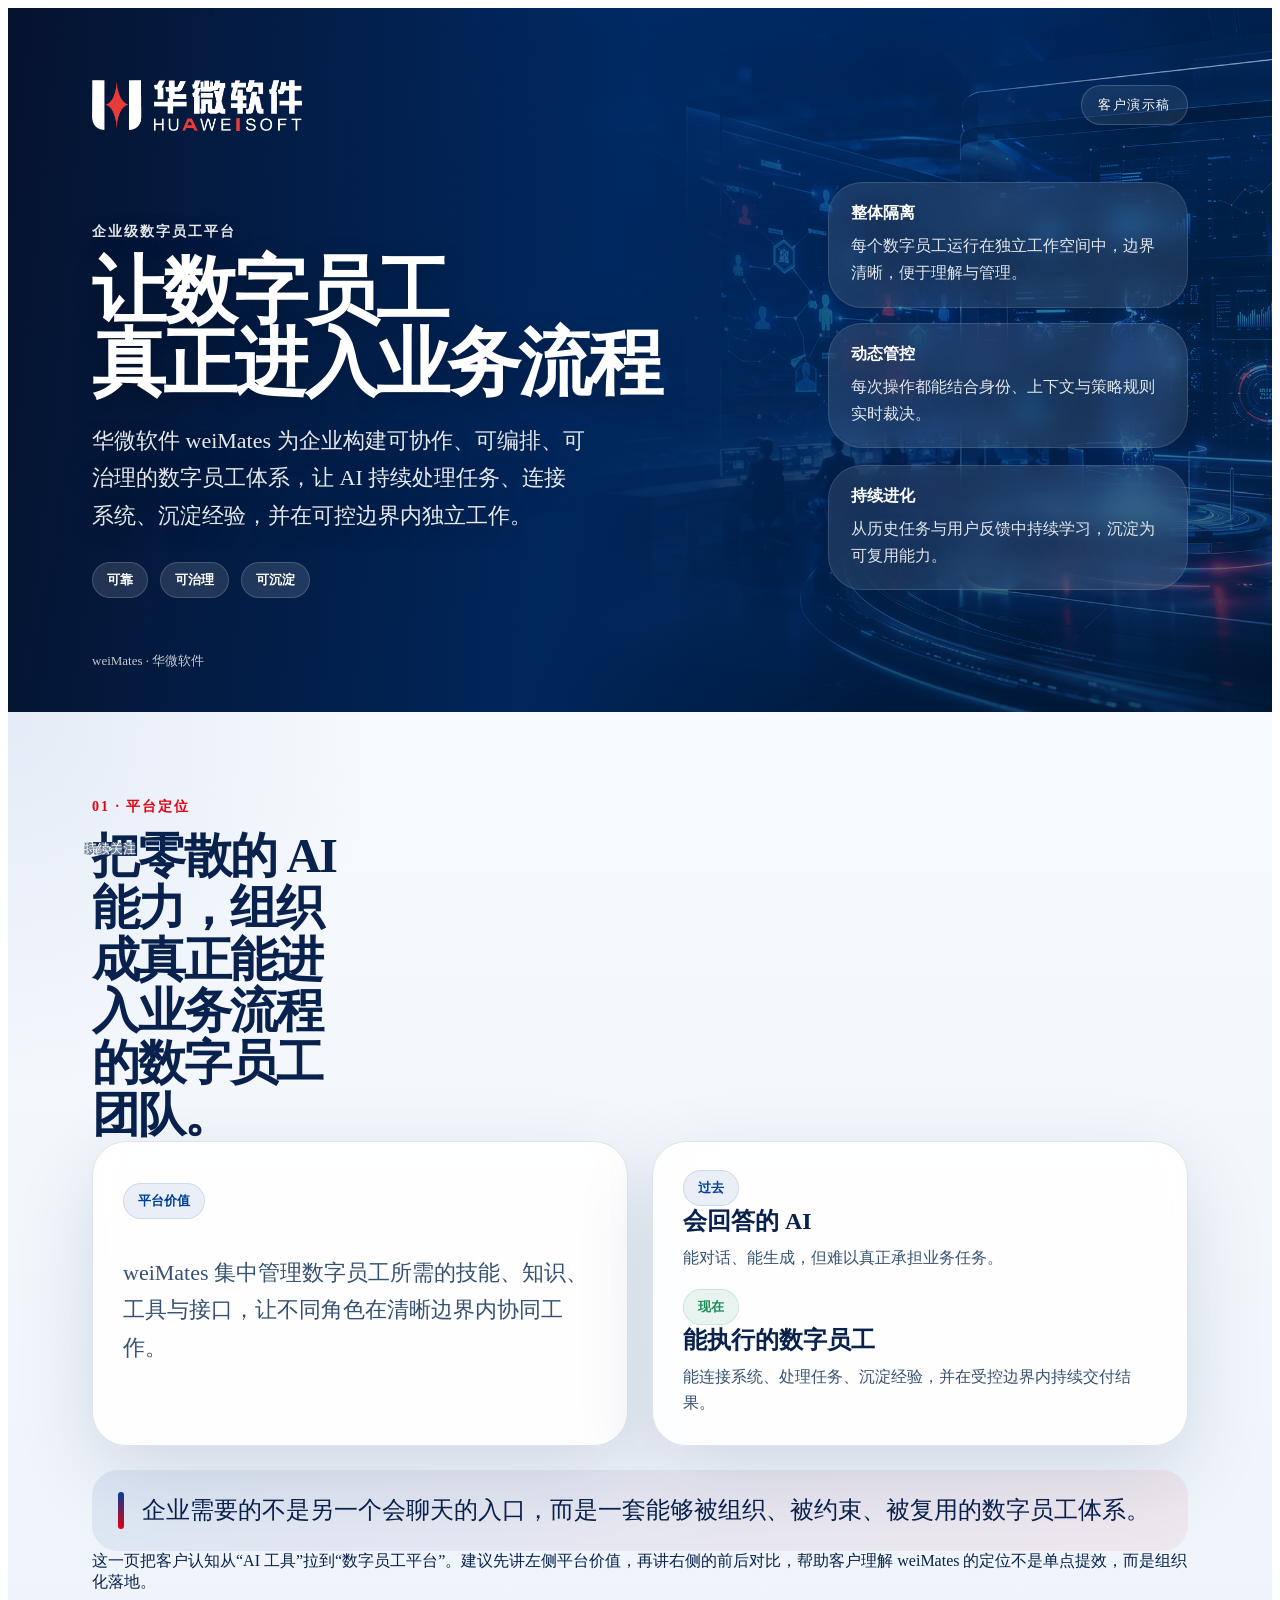
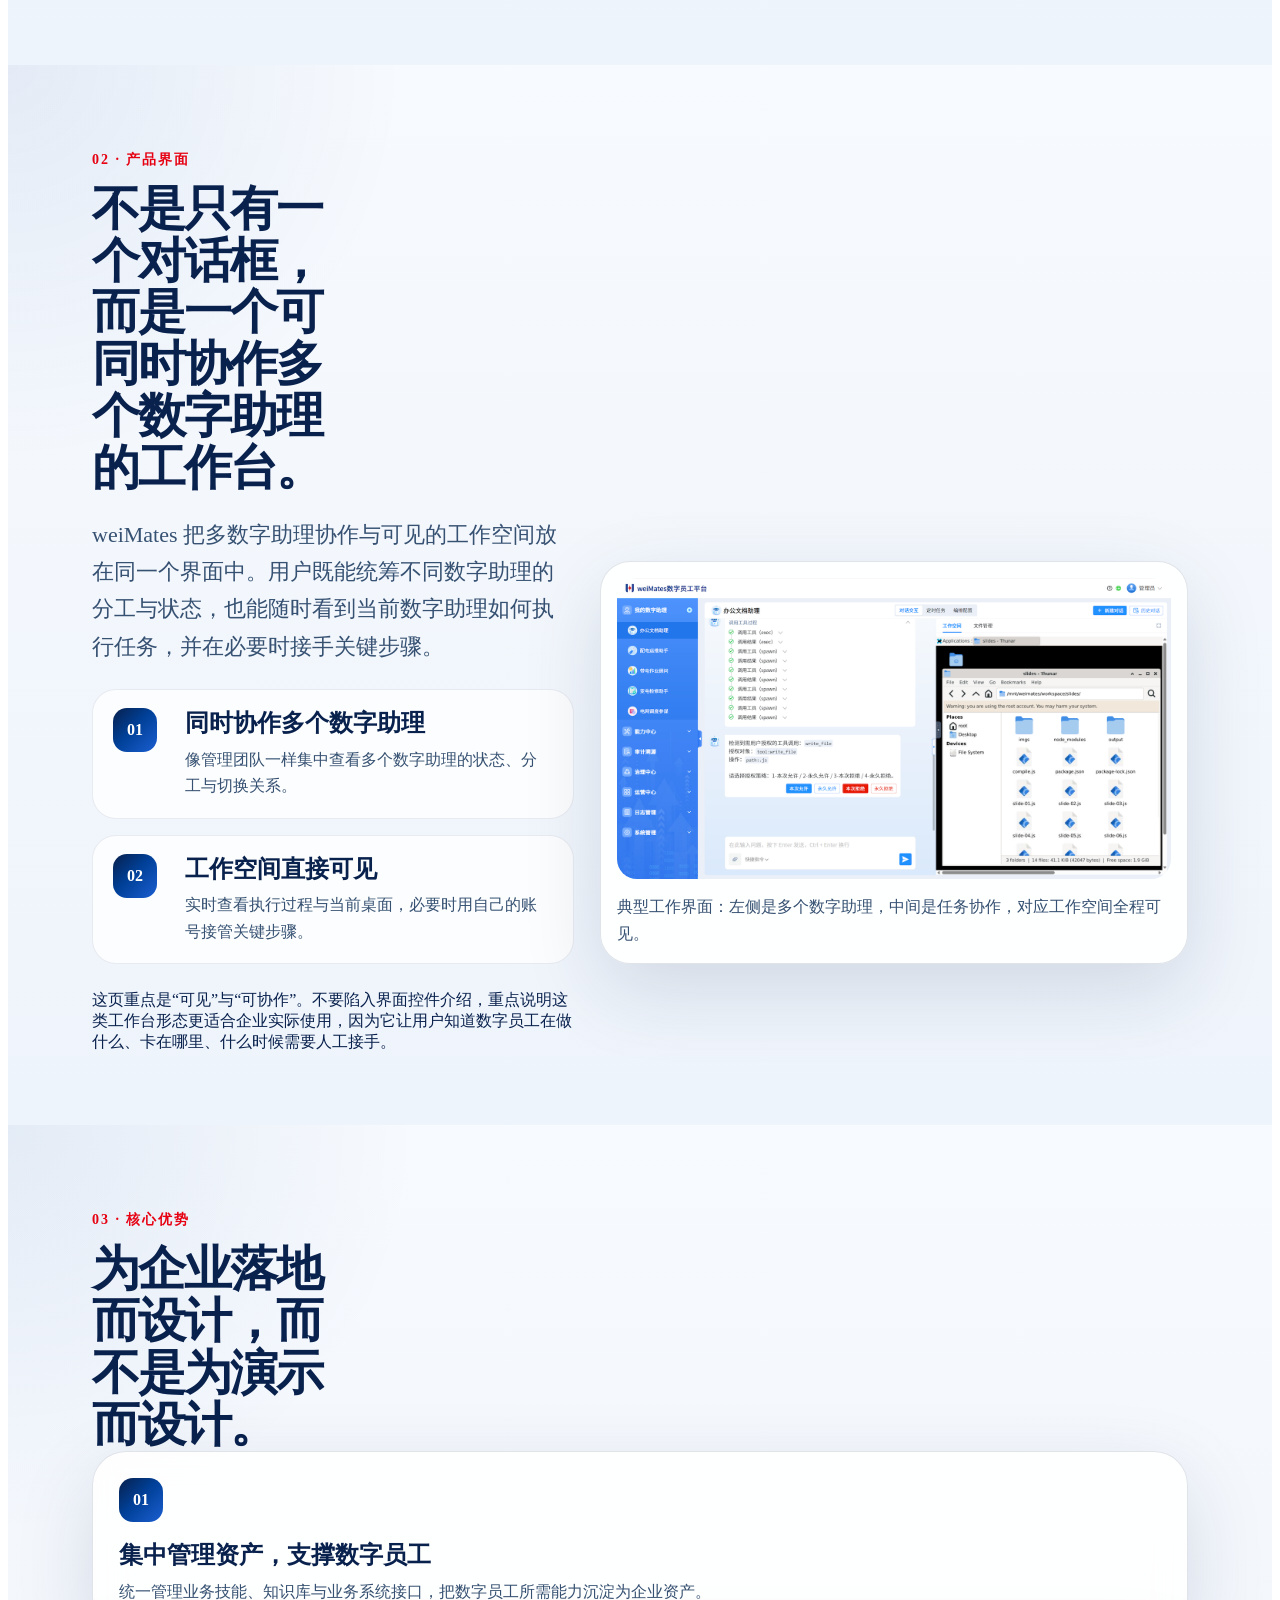
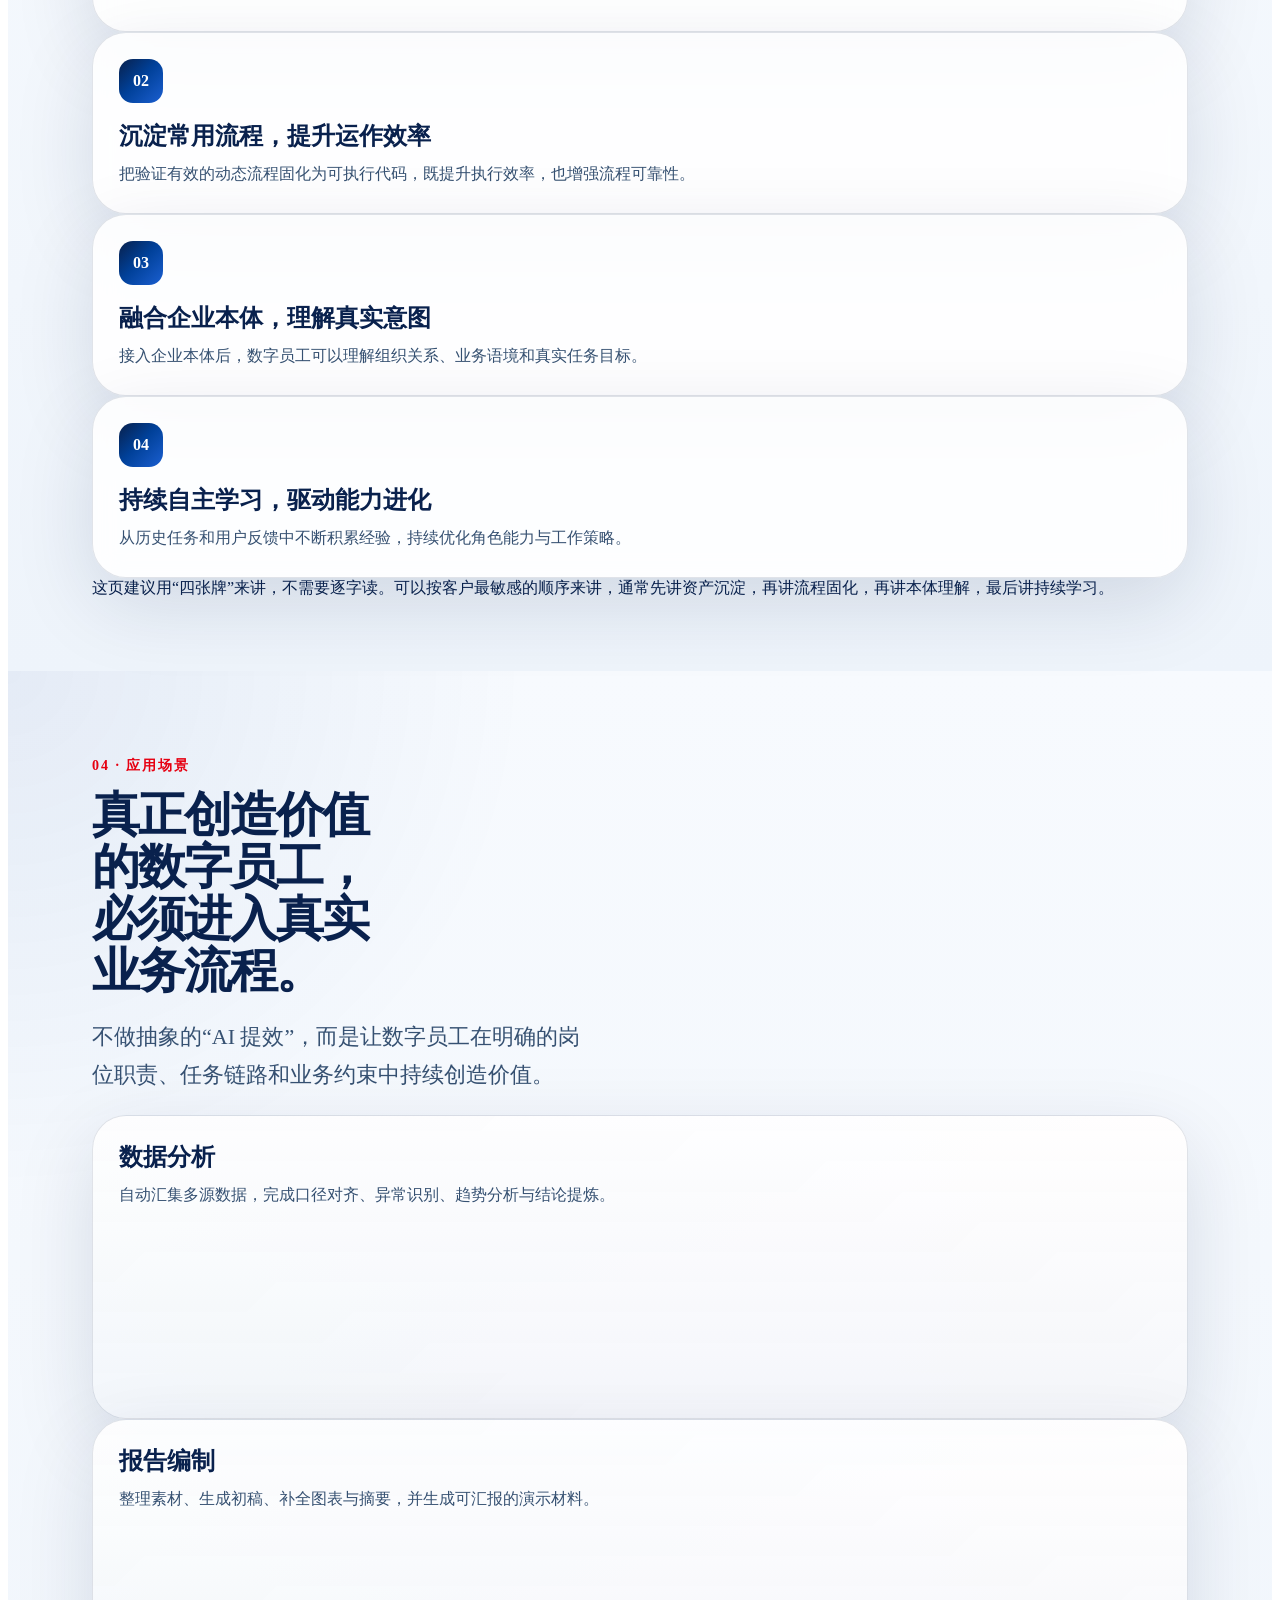
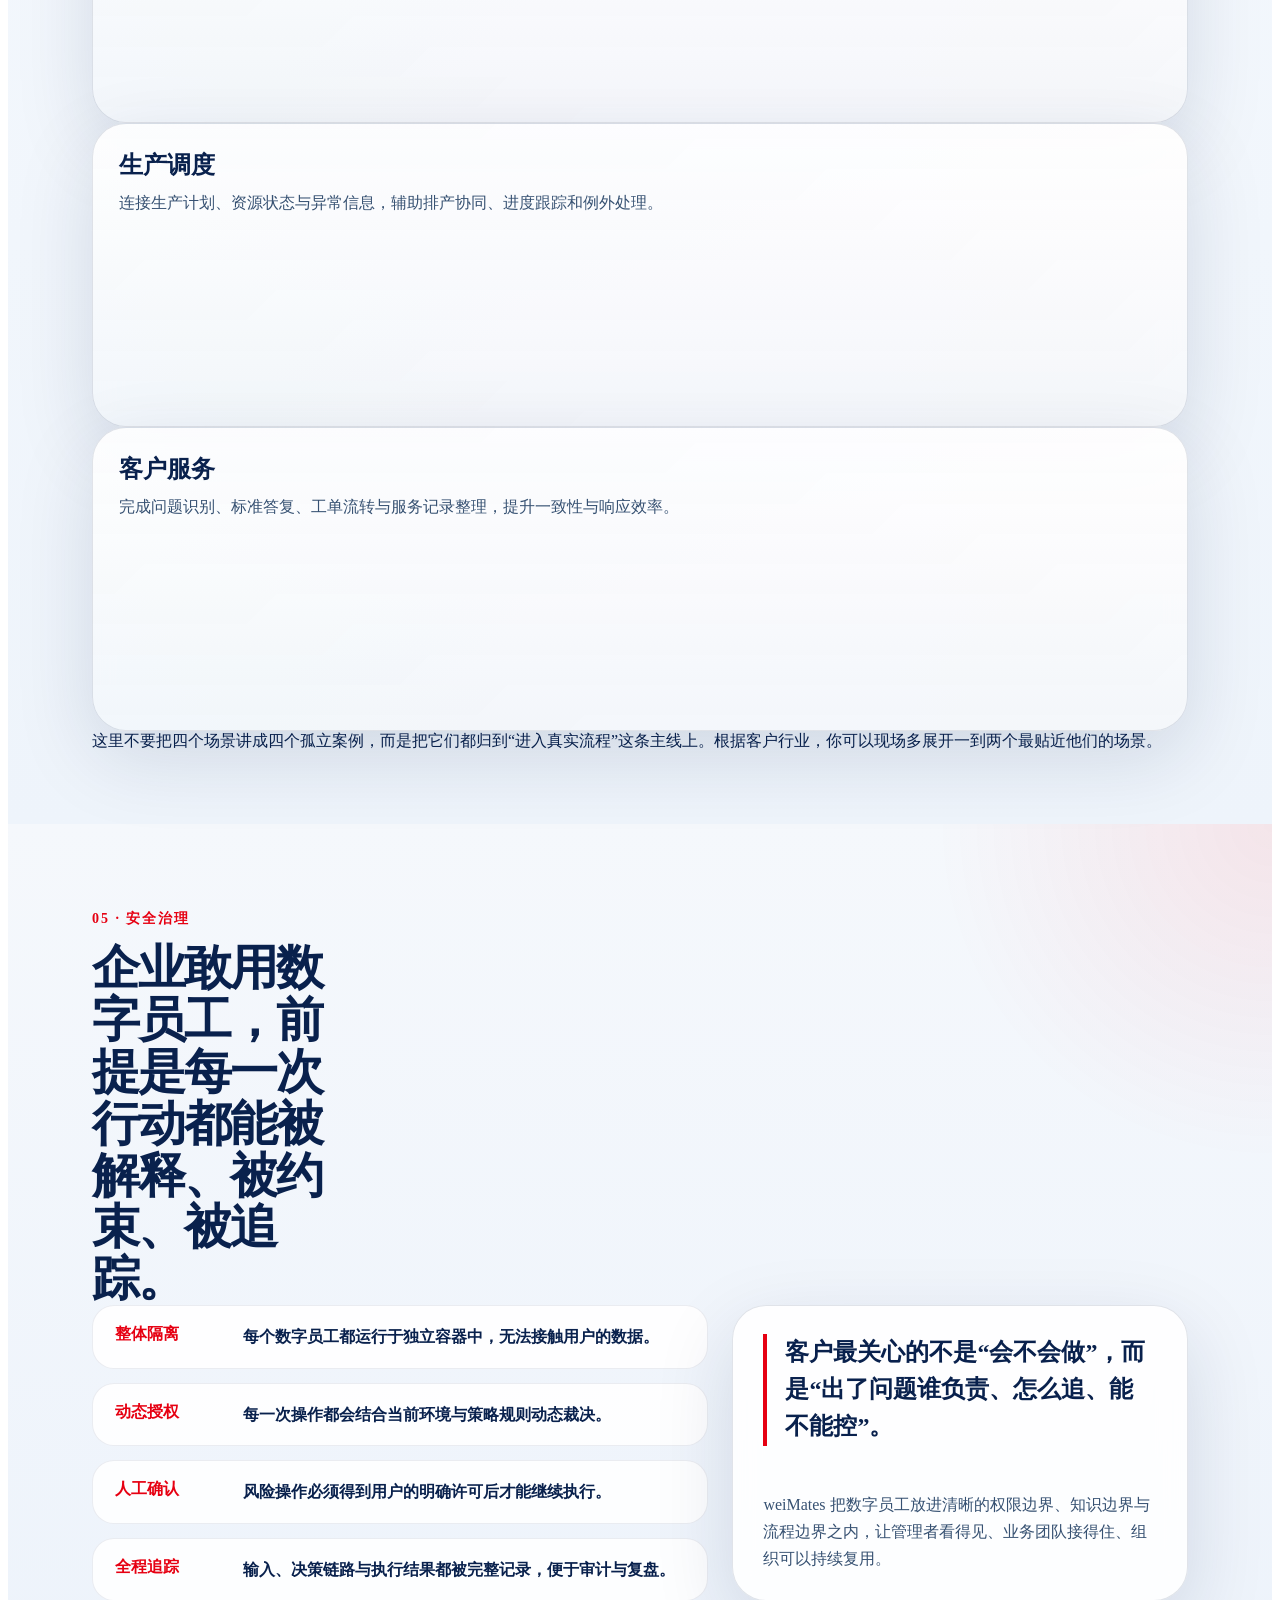
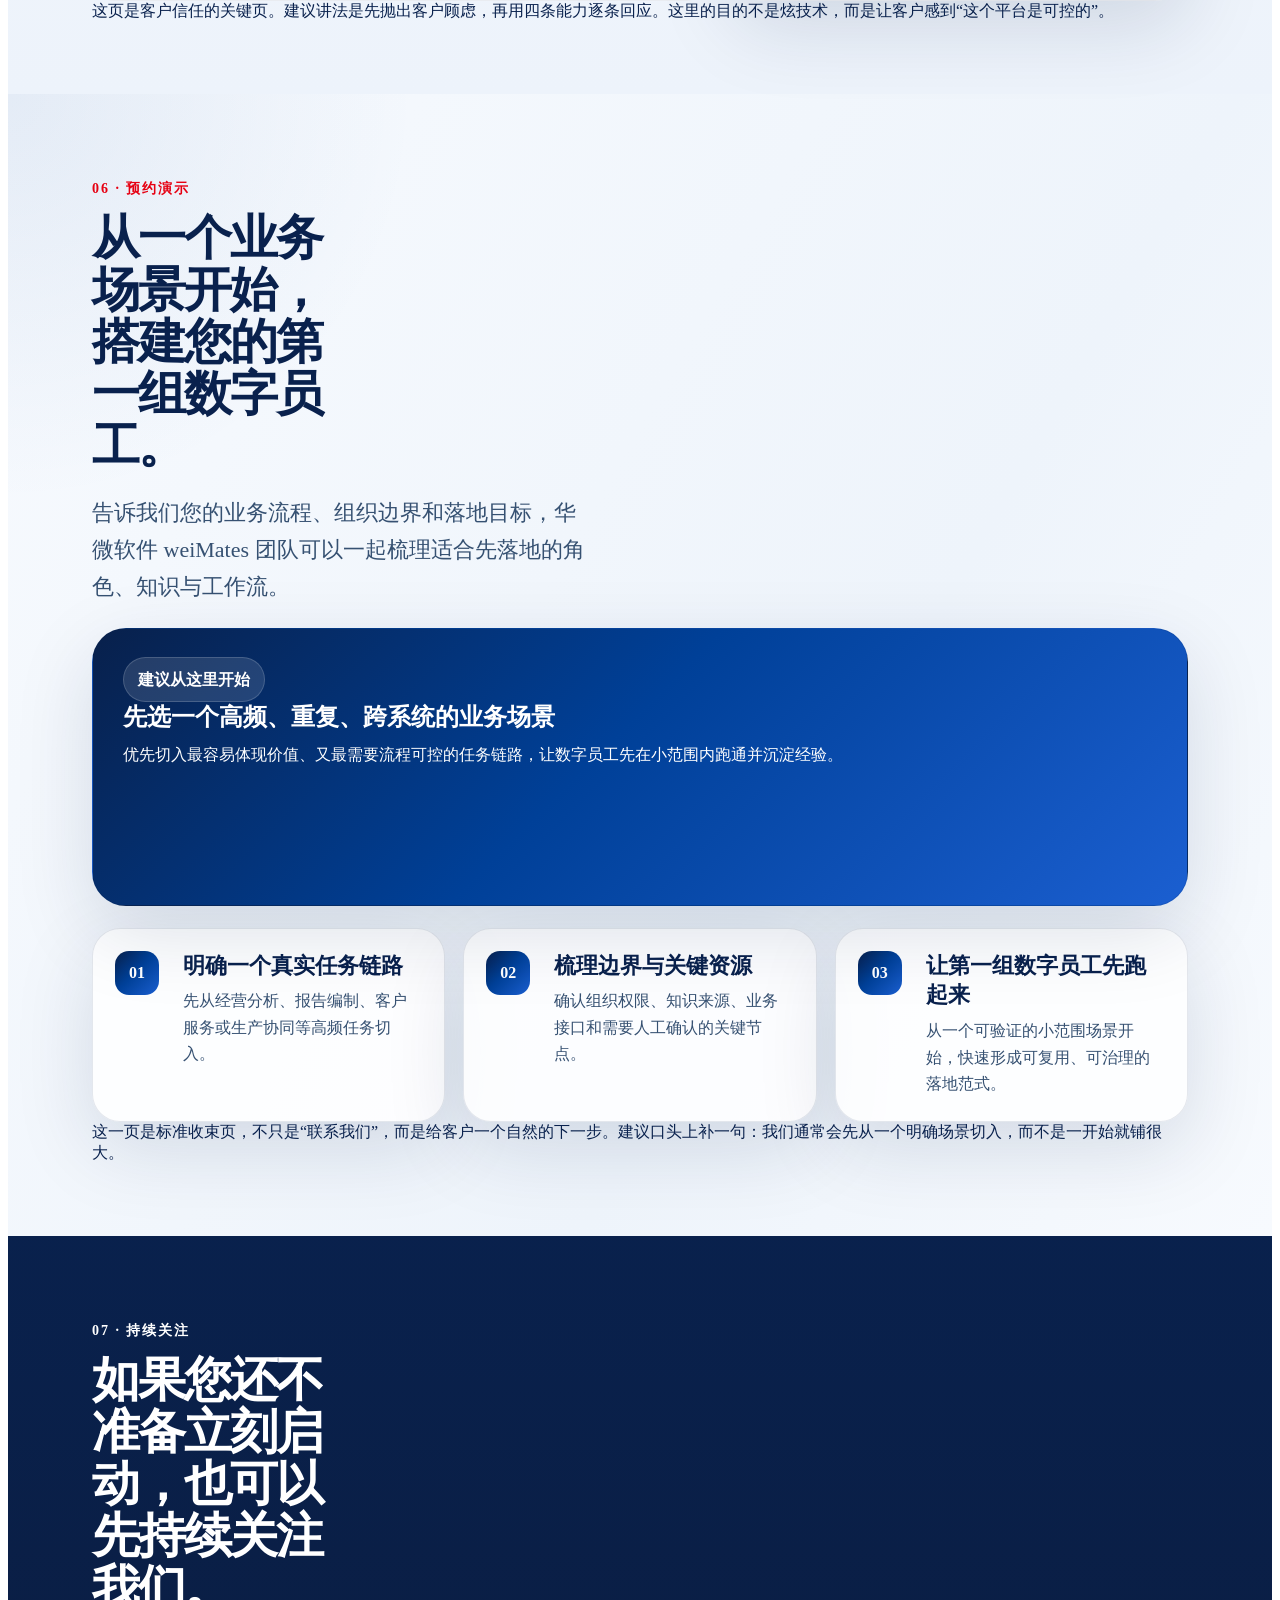
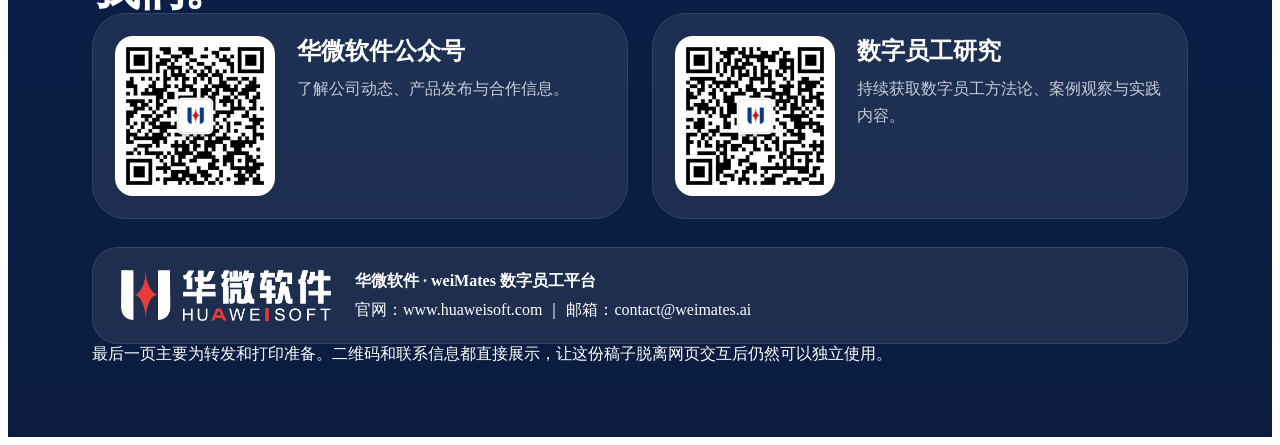
==== html-ppt/index.html @ 63cbb646 "删除了文档，添加了演示ppt" ====
<!DOCTYPE html>
<html lang="zh-CN">
<head>
<meta charset="utf-8">
<meta name="viewport" content="width=device-width,initial-scale=1">
<title>weiMates 客户演示稿</title>
<link rel="stylesheet" href="ppt-assets/fonts.css">
<link rel="stylesheet" href="ppt-assets/base.css">
<link rel="stylesheet" href="ppt-assets/animations/animations.css">
<link rel="stylesheet" href="style.css">
</head>
<body class="tpl-weimates-customer-demo">
<div class="deck">

  <section class="slide cover-slide" data-title="封面">
    <img class="hero-media" src="../assets/weimates-hero.png" alt="weiMates 封面主视觉">
    <div class="hero-overlay"></div>
    <div class="brand-bar">
      <img src="../assets/huaweisoft-logo-light.png" alt="华微软件">
      <span>客户演示稿</span>
    </div>
    <div class="hero-copy">
      <p class="kicker">企业级数字员工平台</p>
      <h1 class="h1 anim-fade-up" data-anim="fade-up">让数字员工<br>真正进入业务流程</h1>
      <p class="lede">华微软件 weiMates 为企业构建可协作、可编排、可治理的数字员工体系，让 AI 持续处理任务、连接系统、沉淀经验，并在可控边界内独立工作。</p>
      <div class="hero-pills">
        <span>可靠</span>
        <span>可治理</span>
        <span>可沉淀</span>
      </div>
    </div>
    <div class="metric-stack">
      <div class="metric-card">
        <strong>整体隔离</strong>
        <p>每个数字员工运行在独立工作空间中，边界清晰，便于理解与管理。</p>
      </div>
      <div class="metric-card">
        <strong>动态管控</strong>
        <p>每次操作都能结合身份、上下文与策略规则实时裁决。</p>
      </div>
      <div class="metric-card">
        <strong>持续进化</strong>
        <p>从历史任务与用户反馈中持续学习，沉淀为可复用能力。</p>
      </div>
    </div>
    <div class="deck-footer"><span>weiMates · 华微软件</span><span class="slide-number" data-current="1" data-total="8"></span></div>
    <div class="notes">开场先建立品牌印象，不讲细节，先强调这不是聊天机器人，而是能进入业务流程的数字员工平台。三枚标签对应后面三条核心信任线：可靠、可治理、可沉淀。</div>
  </section>

  <section class="slide" data-title="平台定位">
    <p class="kicker">01 · 平台定位</p>
    <h2 class="h2">把零散的 AI 能力，组织成真正能进入业务流程的数字员工团队。</h2>
    <div class="positioning-grid mt-l">
      <div class="card statement-card">
        <p class="eyebrow">平台价值</p>
        <p class="lede">weiMates 集中管理数字员工所需的技能、知识、工具与接口，让不同角色在清晰边界内协同工作。</p>
      </div>
      <div class="card contrast-card">
        <div>
          <span class="mini-label">过去</span>
          <h3>会回答的 AI</h3>
          <p>能对话、能生成，但难以真正承担业务任务。</p>
        </div>
        <div>
          <span class="mini-label good">现在</span>
          <h3>能执行的数字员工</h3>
          <p>能连接系统、处理任务、沉淀经验，并在受控边界内持续交付结果。</p>
        </div>
      </div>
    </div>
    <div class="quote-band">
      <span></span>
      <p>企业需要的不是另一个会聊天的入口，而是一套能够被组织、被约束、被复用的数字员工体系。</p>
    </div>
    <div class="deck-footer"><span>平台定位</span><span class="slide-number" data-current="2" data-total="8"></span></div>
    <div class="notes">这一页把客户认知从“AI 工具”拉到“数字员工平台”。建议先讲左侧平台价值，再讲右侧的前后对比，帮助客户理解 weiMates 的定位不是单点提效，而是组织化落地。</div>
  </section>

  <section class="slide interface-slide" data-title="产品界面">
    <div class="interface-copy">
      <p class="kicker">02 · 产品界面</p>
      <h2 class="h2">不是只有一个对话框，而是一个可同时协作多个数字助理的工作台。</h2>
      <p class="lede">weiMates 把多数字助理协作与可见的工作空间放在同一个界面中。用户既能统筹不同数字助理的分工与状态，也能随时看到当前数字助理如何执行任务，并在必要时接手关键步骤。</p>
      <div class="annotation-list">
        <div class="annotation-card">
          <span>01</span>
          <div>
            <strong>同时协作多个数字助理</strong>
            <p>像管理团队一样集中查看多个数字助理的状态、分工与切换关系。</p>
          </div>
        </div>
        <div class="annotation-card">
          <span>02</span>
          <div>
            <strong>工作空间直接可见</strong>
            <p>实时查看执行过程与当前桌面，必要时用自己的账号接管关键步骤。</p>
          </div>
        </div>
      </div>
    </div>
    <figure class="interface-frame">
      <img src="../assets/screen-shot2.png" alt="weiMates 平台工作界面">
      <figcaption>典型工作界面：左侧是多个数字助理，中间是任务协作，对应工作空间全程可见。</figcaption>
    </figure>
    <div class="deck-footer"><span>产品界面</span><span class="slide-number" data-current="3" data-total="8"></span></div>
    <div class="notes">这页重点是“可见”与“可协作”。不要陷入界面控件介绍，重点说明这类工作台形态更适合企业实际使用，因为它让用户知道数字员工在做什么、卡在哪里、什么时候需要人工接手。</div>
  </section>

  <section class="slide" data-title="核心优势">
    <p class="kicker">03 · 核心优势</p>
    <h2 class="h2">为企业落地而设计，而不是为演示而设计。</h2>
    <div class="grid g2 advantage-grid mt-l">
      <article class="advantage-card">
        <span class="card-index">01</span>
        <h3>集中管理资产，支撑数字员工</h3>
        <p>统一管理业务技能、知识库与业务系统接口，把数字员工所需能力沉淀为企业资产。</p>
      </article>
      <article class="advantage-card">
        <span class="card-index">02</span>
        <h3>沉淀常用流程，提升运作效率</h3>
        <p>把验证有效的动态流程固化为可执行代码，既提升执行效率，也增强流程可靠性。</p>
      </article>
      <article class="advantage-card">
        <span class="card-index">03</span>
        <h3>融合企业本体，理解真实意图</h3>
        <p>接入企业本体后，数字员工可以理解组织关系、业务语境和真实任务目标。</p>
      </article>
      <article class="advantage-card">
        <span class="card-index">04</span>
        <h3>持续自主学习，驱动能力进化</h3>
        <p>从历史任务和用户反馈中不断积累经验，持续优化角色能力与工作策略。</p>
      </article>
    </div>
    <div class="deck-footer"><span>核心优势</span><span class="slide-number" data-current="4" data-total="8"></span></div>
    <div class="notes">这页建议用“四张牌”来讲，不需要逐字读。可以按客户最敏感的顺序来讲，通常先讲资产沉淀，再讲流程固化，再讲本体理解，最后讲持续学习。</div>
  </section>

  <section class="slide scenario-slide" data-title="应用场景">
    <p class="kicker">04 · 应用场景</p>
    <h2 class="h2">真正创造价值的数字员工，必须进入真实业务流程。</h2>
    <p class="lede">不做抽象的“AI 提效”，而是让数字员工在明确的岗位职责、任务链路和业务约束中持续创造价值。</p>
    <div class="grid g4 scenario-grid mt-l">
      <article class="scenario-card">
        <h3>数据分析</h3>
        <p>自动汇集多源数据，完成口径对齐、异常识别、趋势分析与结论提炼。</p>
      </article>
      <article class="scenario-card">
        <h3>报告编制</h3>
        <p>整理素材、生成初稿、补全图表与摘要，并生成可汇报的演示材料。</p>
      </article>
      <article class="scenario-card">
        <h3>生产调度</h3>
        <p>连接生产计划、资源状态与异常信息，辅助排产协同、进度跟踪和例外处理。</p>
      </article>
      <article class="scenario-card">
        <h3>客户服务</h3>
        <p>完成问题识别、标准答复、工单流转与服务记录整理，提升一致性与响应效率。</p>
      </article>
    </div>
    <div class="deck-footer"><span>应用场景</span><span class="slide-number" data-current="5" data-total="8"></span></div>
    <div class="notes">这里不要把四个场景讲成四个孤立案例，而是把它们都归到“进入真实流程”这条主线上。根据客户行业，你可以现场多展开一到两个最贴近他们的场景。</div>
  </section>

  <section class="slide governance-slide" data-title="安全治理">
    <p class="kicker">05 · 安全治理</p>
    <h2 class="h2">企业敢用数字员工，前提是每一次行动都能被解释、被约束、被追踪。</h2>
    <div class="governance-layout mt-l">
      <div class="governance-panel">
        <div class="governance-row">
          <span>整体隔离</span>
          <strong>每个数字员工都运行于独立容器中，无法接触用户的数据。</strong>
        </div>
        <div class="governance-row">
          <span>动态授权</span>
          <strong>每一次操作都会结合当前环境与策略规则动态裁决。</strong>
        </div>
        <div class="governance-row">
          <span>人工确认</span>
          <strong>风险操作必须得到用户的明确许可后才能继续执行。</strong>
        </div>
        <div class="governance-row">
          <span>全程追踪</span>
          <strong>输入、决策链路与执行结果都被完整记录，便于审计与复盘。</strong>
        </div>
      </div>
      <div class="governance-aside">
        <p class="eyebrow">客户最关心的不是“会不会做”，而是“出了问题谁负责、怎么追、能不能控”。</p>
        <p>weiMates 把数字员工放进清晰的权限边界、知识边界与流程边界之内，让管理者看得见、业务团队接得住、组织可以持续复用。</p>
      </div>
    </div>
    <div class="deck-footer"><span>安全治理</span><span class="slide-number" data-current="6" data-total="8"></span></div>
    <div class="notes">这页是客户信任的关键页。建议讲法是先抛出客户顾虑，再用四条能力逐条回应。这里的目的不是炫技术，而是让客户感到“这个平台是可控的”。</div>
  </section>

  <section class="slide cta-slide" data-title="预约演示">
    <p class="kicker">06 · 预约演示</p>
    <h2 class="h2">从一个业务场景开始，搭建您的第一组数字员工。</h2>
    <p class="lede">告诉我们您的业务流程、组织边界和落地目标，华微软件 weiMates 团队可以一起梳理适合先落地的角色、知识与工作流。</p>
    <div class="cta-hero mt-l">
      <div class="cta-panel primary-panel">
        <p class="mini-label">建议从这里开始</p>
        <h3>先选一个高频、重复、跨系统的业务场景</h3>
        <p>优先切入最容易体现价值、又最需要流程可控的任务链路，让数字员工先在小范围内跑通并沉淀经验。</p>
      </div>
    </div>
    <div class="cta-steps">
      <article class="cta-step">
        <span>01</span>
        <div>
          <strong>明确一个真实任务链路</strong>
          <p>先从经营分析、报告编制、客户服务或生产协同等高频任务切入。</p>
        </div>
      </article>
      <article class="cta-step">
        <span>02</span>
        <div>
          <strong>梳理边界与关键资源</strong>
          <p>确认组织权限、知识来源、业务接口和需要人工确认的关键节点。</p>
        </div>
      </article>
      <article class="cta-step">
        <span>03</span>
        <div>
          <strong>让第一组数字员工先跑起来</strong>
          <p>从一个可验证的小范围场景开始，快速形成可复用、可治理的落地范式。</p>
        </div>
      </article>
    </div>
    <div class="deck-footer"><span>预约演示</span><span class="slide-number" data-current="7" data-total="8"></span></div>
    <div class="notes">这一页是标准收束页，不只是“联系我们”，而是给客户一个自然的下一步。建议口头上补一句：我们通常会先从一个明确场景切入，而不是一开始就铺很大。</div>
  </section>

  <section class="slide contact-slide" data-title="持续关注">
    <p class="kicker">07 · 持续关注</p>
    <h2 class="h2">如果您还不准备立刻启动，也可以先持续关注我们。</h2>
    <div class="contact-layout mt-l">
      <article class="qr-card">
        <img src="../assets/huaweisoft-wechat-qr.jpg" alt="华微软件公众号二维码">
        <div>
          <h3>华微软件公众号</h3>
          <p>了解公司动态、产品发布与合作信息。</p>
        </div>
      </article>
      <article class="qr-card">
        <img src="../assets/digital-employee-research-wechat-qr.jpg" alt="数字员工研究公众号二维码">
        <div>
          <h3>数字员工研究</h3>
          <p>持续获取数字员工方法论、案例观察与实践内容。</p>
        </div>
      </article>
    </div>
    <div class="contact-footer">
      <img src="../assets/huaweisoft-logo-light.png" alt="华微软件">
      <div>
        <strong>华微软件 · weiMates 数字员工平台</strong>
        <p>官网：www.huaweisoft.com ｜ 邮箱：contact@weimates.ai</p>
      </div>
    </div>
    <div class="deck-footer"><span>持续关注</span><span class="slide-number" data-current="8" data-total="8"></span></div>
    <div class="notes">最后一页主要为转发和打印准备。二维码和联系信息都直接展示，让这份稿子脱离网页交互后仍然可以独立使用。</div>
  </section>

</div>
<script src="ppt-assets/runtime.js"></script>
</body>
</html>
---- html-ppt/style.css ----
.tpl-weimates-customer-demo {
  --bg: #f3f7fc;
  --bg-soft: #e9f0f8;
  --surface: rgba(255, 255, 255, 0.88);
  --surface-2: rgba(244, 248, 253, 0.96);
  --border: rgba(8, 33, 77, 0.12);
  --text-1: #09214d;
  --text-2: #365172;
  --text-3: #6c7f98;
  --accent: #004098;
  --accent-2: #1c6cdf;
  --accent-3: #e60012;
  --good: #1b8e5a;
  --warn: #d97706;
  --bad: #e60012;
  --grad: linear-gradient(135deg, #08204b 0%, #004098 46%, #1b5fd1 100%);
  --grad-soft: linear-gradient(135deg, rgba(0, 64, 152, 0.18), rgba(230, 0, 18, 0.08));
  --radius: 26px;
  --radius-lg: 34px;
  --shadow: 0 26px 80px rgba(6, 30, 70, 0.13);
  --font-sans: "Aptos", "PingFang SC", "Hiragino Sans GB", "Microsoft YaHei", sans-serif;
  --font-display: Georgia, "Times New Roman", "Songti SC", serif;
}

.tpl-weimates-customer-demo body {
  margin: 0;
}

.tpl-weimates-customer-demo .slide {
  padding: 72px 84px;
  background:
    radial-gradient(circle at top left, rgba(0, 64, 152, 0.08), transparent 24%),
    linear-gradient(180deg, #f7fafe 0%, #eef4fb 100%);
  color: var(--text-1);
}

.tpl-weimates-customer-demo .cover-slide {
  position: relative;
  overflow: hidden;
  color: #fff;
  background: #071931;
}

.tpl-weimates-customer-demo .hero-media,
.tpl-weimates-customer-demo .hero-overlay {
  position: absolute;
  inset: 0;
}

.tpl-weimates-customer-demo .hero-media {
  width: 100%;
  height: 100%;
  object-fit: cover;
  object-position: center;
}

.tpl-weimates-customer-demo .hero-overlay {
  background:
    linear-gradient(100deg, rgba(6, 18, 45, 0.96) 0%, rgba(0, 44, 104, 0.84) 46%, rgba(0, 53, 117, 0.28) 82%),
    linear-gradient(180deg, rgba(0, 0, 0, 0.12), rgba(0, 0, 0, 0.6));
}

.tpl-weimates-customer-demo .brand-bar,
.tpl-weimates-customer-demo .hero-copy,
.tpl-weimates-customer-demo .metric-stack,
.tpl-weimates-customer-demo .deck-footer {
  position: relative;
  z-index: 1;
}

.tpl-weimates-customer-demo .brand-bar {
  display: flex;
  align-items: center;
  justify-content: space-between;
}

.tpl-weimates-customer-demo .brand-bar img,
.tpl-weimates-customer-demo .contact-footer img {
  width: 210px;
  height: auto;
}

.tpl-weimates-customer-demo .brand-bar span {
  padding: 10px 16px;
  border: 1px solid rgba(255, 255, 255, 0.18);
  border-radius: 999px;
  background: rgba(255, 255, 255, 0.08);
  font-size: 13px;
  letter-spacing: 0.12em;
  text-transform: uppercase;
}

.tpl-weimates-customer-demo .hero-copy {
  max-width: 760px;
  margin-top: 92px;
}

.tpl-weimates-customer-demo .kicker {
  color: var(--accent-3);
  letter-spacing: 0.14em;
  font-size: 14px;
  font-weight: 800;
  text-transform: uppercase;
}

.tpl-weimates-customer-demo .cover-slide .kicker,
.tpl-weimates-customer-demo .cover-slide .lede,
.tpl-weimates-customer-demo .cover-slide .deck-footer {
  color: rgba(255, 255, 255, 0.9);
}

.tpl-weimates-customer-demo .cover-slide .kicker,
.tpl-weimates-customer-demo .cover-slide .h1,
.tpl-weimates-customer-demo .cover-slide .lede,
.tpl-weimates-customer-demo .cover-slide .brand-bar span,
.tpl-weimates-customer-demo .cover-slide .metric-card strong,
.tpl-weimates-customer-demo .cover-slide .metric-card p {
  text-shadow: 0 8px 24px rgba(0, 0, 0, 0.28);
}

.tpl-weimates-customer-demo .h1 {
  margin: 12px 0 0;
  font-family: var(--font-display);
  font-size: 74px;
  line-height: 0.98;
  letter-spacing: -0.04em;
  color: inherit;
}

.tpl-weimates-customer-demo .h2 {
  margin: 12px 0 0;
  max-width: 11.5ch;
  font-size: 48px;
  line-height: 1.08;
  letter-spacing: -0.04em;
  color: var(--text-1);
}

.tpl-weimates-customer-demo .lede {
  max-width: 45ch;
  color: var(--text-2);
  font-size: 22px;
  line-height: 1.7;
}

.tpl-weimates-customer-demo .cover-slide .lede {
  margin-top: 22px;
}

.tpl-weimates-customer-demo .hero-pills {
  display: flex;
  gap: 12px;
  margin-top: 28px;
  flex-wrap: wrap;
}

.tpl-weimates-customer-demo .hero-pills span,
.tpl-weimates-customer-demo .mini-label,
.tpl-weimates-customer-demo .eyebrow {
  display: inline-flex;
  align-items: center;
  padding: 8px 14px;
  border-radius: 999px;
  background: rgba(255, 255, 255, 0.12);
  border: 1px solid rgba(255, 255, 255, 0.16);
  font-size: 13px;
  font-weight: 700;
}

.tpl-weimates-customer-demo .mini-label,
.tpl-weimates-customer-demo .eyebrow {
  background: rgba(0, 64, 152, 0.08);
  border-color: rgba(0, 64, 152, 0.12);
  color: var(--accent);
}

.tpl-weimates-customer-demo .mini-label.good {
  color: #1b8e5a;
  background: rgba(27, 142, 90, 0.09);
  border-color: rgba(27, 142, 90, 0.14);
}

.tpl-weimates-customer-demo .metric-stack {
  position: absolute;
  right: 84px;
  bottom: 122px;
  width: 360px;
  display: grid;
  gap: 16px;
}

.tpl-weimates-customer-demo .metric-card,
.tpl-weimates-customer-demo .card,
.tpl-weimates-customer-demo .advantage-card,
.tpl-weimates-customer-demo .scenario-card,
.tpl-weimates-customer-demo .cta-panel,
.tpl-weimates-customer-demo .qr-card,
.tpl-weimates-customer-demo .governance-aside {
  background: var(--surface);
  border: 1px solid var(--border);
  border-radius: var(--radius-lg);
  box-shadow: var(--shadow);
  backdrop-filter: blur(14px);
}

.tpl-weimates-customer-demo .metric-card {
  padding: 20px 22px;
  background: rgba(255, 255, 255, 0.1);
  border-color: rgba(255, 255, 255, 0.12);
  box-shadow: none;
}

.tpl-weimates-customer-demo .metric-card strong {
  display: block;
  margin-bottom: 8px;
  font-size: 16px;
}

.tpl-weimates-customer-demo .metric-card p,
.tpl-weimates-customer-demo .advantage-card p,
.tpl-weimates-customer-demo .scenario-card p,
.tpl-weimates-customer-demo .governance-aside p,
.tpl-weimates-customer-demo .cta-panel p,
.tpl-weimates-customer-demo .qr-card p,
.tpl-weimates-customer-demo figcaption {
  margin: 0;
  color: var(--text-2);
  font-size: 16px;
  line-height: 1.7;
}

.tpl-weimates-customer-demo .cover-slide .metric-card strong {
  color: #ffffff;
}

.tpl-weimates-customer-demo .cover-slide .metric-card p {
  color: rgba(255, 255, 255, 0.88);
}

.tpl-weimates-customer-demo .deck-footer {
  position: absolute;
  inset: auto 84px 42px;
  display: flex;
  justify-content: space-between;
  font-size: 13px;
  color: var(--text-3);
}

.tpl-weimates-customer-demo .cover-slide .deck-footer {
  color: rgba(255, 255, 255, 0.76);
}

.tpl-weimates-customer-demo .positioning-grid,
.tpl-weimates-customer-demo .contact-layout {
  display: grid;
  grid-template-columns: repeat(2, minmax(0, 1fr));
  gap: 24px;
}

.tpl-weimates-customer-demo .statement-card,
.tpl-weimates-customer-demo .contrast-card,
.tpl-weimates-customer-demo .governance-aside,
.tpl-weimates-customer-demo .cta-panel {
  padding: 28px 30px;
}

.tpl-weimates-customer-demo .contrast-card {
  display: grid;
  gap: 18px;
}

.tpl-weimates-customer-demo .quote-band {
  display: flex;
  gap: 18px;
  align-items: center;
  margin-top: 24px;
  padding: 22px 26px;
  border-radius: 26px;
  background: linear-gradient(135deg, rgba(0, 64, 152, 0.08), rgba(230, 0, 18, 0.06));
}

.tpl-weimates-customer-demo .quote-band span {
  width: 6px;
  align-self: stretch;
  border-radius: 999px;
  background: linear-gradient(180deg, #004098, #e60012);
}

.tpl-weimates-customer-demo .quote-band p {
  margin: 0;
  font-size: 24px;
  line-height: 1.55;
  color: var(--text-1);
}

.tpl-weimates-customer-demo .interface-slide {
  display: grid;
  grid-template-columns: minmax(0, 0.9fr) minmax(0, 1.1fr);
  gap: 26px;
  align-items: end;
}

.tpl-weimates-customer-demo .interface-frame {
  margin: 0;
  padding: 16px;
  border-radius: 30px;
  background: rgba(255, 255, 255, 0.92);
  border: 1px solid var(--border);
  box-shadow: var(--shadow);
  align-self: end;
}

.tpl-weimates-customer-demo .interface-frame img {
  display: block;
  width: 100%;
  height: auto;
  border-radius: 20px;
}

.tpl-weimates-customer-demo .interface-frame figcaption {
  margin-top: 14px;
}

.tpl-weimates-customer-demo .annotation-list {
  display: grid;
  gap: 16px;
  margin-top: 24px;
}

.tpl-weimates-customer-demo .annotation-card {
  display: grid;
  grid-template-columns: 56px minmax(0, 1fr);
  gap: 16px;
  padding: 18px 20px;
  border-radius: 24px;
  background: rgba(255, 255, 255, 0.74);
  border: 1px solid rgba(8, 33, 77, 0.08);
}

.tpl-weimates-customer-demo .annotation-card span,
.tpl-weimates-customer-demo .card-index {
  display: inline-flex;
  align-items: center;
  justify-content: center;
  width: 44px;
  height: 44px;
  border-radius: 14px;
  background: var(--grad);
  color: #fff;
  font-weight: 800;
}

.tpl-weimates-customer-demo .annotation-card strong,
.tpl-weimates-customer-demo .advantage-card h3,
.tpl-weimates-customer-demo .scenario-card h3,
.tpl-weimates-customer-demo .qr-card h3,
.tpl-weimates-customer-demo .cta-panel h3,
.tpl-weimates-customer-demo .contrast-card h3 {
  display: block;
  margin: 0 0 8px;
  font-size: 24px;
  line-height: 1.28;
  color: var(--text-1);
}

.tpl-weimates-customer-demo .annotation-card p,
.tpl-weimates-customer-demo .contrast-card p {
  margin: 0;
  color: var(--text-2);
  line-height: 1.65;
}

.tpl-weimates-customer-demo .advantage-grid {
  gap: 20px;
}

.tpl-weimates-customer-demo .advantage-card,
.tpl-weimates-customer-demo .scenario-card {
  padding: 26px;
}

.tpl-weimates-customer-demo .advantage-card .card-index {
  margin-bottom: 18px;
}

.tpl-weimates-customer-demo .scenario-slide .h2 {
  max-width: 13ch;
}

.tpl-weimates-customer-demo .scenario-grid {
  gap: 18px;
}

.tpl-weimates-customer-demo .scenario-card {
  min-height: 250px;
  background:
    linear-gradient(180deg, rgba(255, 255, 255, 0.96), rgba(245, 248, 252, 0.92)),
    var(--grad-soft);
}

.tpl-weimates-customer-demo .governance-slide {
  background:
    radial-gradient(circle at top right, rgba(230, 0, 18, 0.08), transparent 22%),
    linear-gradient(180deg, #f5f8fc 0%, #edf3fb 100%);
}

.tpl-weimates-customer-demo .governance-layout {
  display: grid;
  grid-template-columns: minmax(0, 1.15fr) minmax(0, 0.85fr);
  gap: 24px;
}

.tpl-weimates-customer-demo .governance-panel {
  display: grid;
  gap: 14px;
}

.tpl-weimates-customer-demo .governance-row {
  display: grid;
  grid-template-columns: 110px minmax(0, 1fr);
  gap: 18px;
  padding: 18px 22px;
  border-radius: 22px;
  background: rgba(255, 255, 255, 0.88);
  border: 1px solid rgba(8, 33, 77, 0.08);
}

.tpl-weimates-customer-demo .governance-row span {
  color: var(--accent-3);
  font-weight: 800;
}

.tpl-weimates-customer-demo .governance-row strong {
  color: var(--text-1);
  line-height: 1.6;
}

.tpl-weimates-customer-demo .governance-aside {
  display: flex;
  flex-direction: column;
  justify-content: space-between;
}

.tpl-weimates-customer-demo .governance-aside .eyebrow {
  display: block;
  padding: 0 0 0 18px;
  border: 0;
  border-left: 4px solid var(--accent-3);
  border-radius: 0;
  background: transparent;
  color: var(--text-1);
  font-size: 24px;
  font-weight: 700;
  line-height: 1.55;
}

.tpl-weimates-customer-demo .cta-slide {
  background:
    radial-gradient(circle at top left, rgba(0, 64, 152, 0.08), transparent 24%),
    linear-gradient(120deg, #f7fafe 0%, #eef4fb 64%, #f7fafe 100%);
}

.tpl-weimates-customer-demo .cta-hero {
  display: block;
}

.tpl-weimates-customer-demo .cta-hero .primary-panel {
  min-height: 220px;
}

.tpl-weimates-customer-demo .cta-steps {
  display: grid;
  grid-template-columns: repeat(3, minmax(0, 1fr));
  gap: 18px;
  margin-top: 22px;
}

.tpl-weimates-customer-demo .cta-step {
  display: grid;
  grid-template-columns: 52px minmax(0, 1fr);
  gap: 16px;
  padding: 22px 22px 24px;
  border-radius: 28px;
  background: rgba(255, 255, 255, 0.82);
  border: 1px solid rgba(8, 33, 77, 0.1);
  box-shadow: var(--shadow);
}

.tpl-weimates-customer-demo .cta-step span {
  display: inline-flex;
  align-items: center;
  justify-content: center;
  width: 44px;
  height: 44px;
  border-radius: 14px;
  background: var(--grad);
  color: #fff;
  font-weight: 800;
}

.tpl-weimates-customer-demo .cta-step strong {
  display: block;
  margin-bottom: 8px;
  font-size: 22px;
  line-height: 1.35;
  color: var(--text-1);
}

.tpl-weimates-customer-demo .cta-step p {
  margin: 0;
  color: var(--text-2);
  line-height: 1.65;
}

.tpl-weimates-customer-demo .primary-panel {
  background: var(--grad);
  color: #fff;
}

.tpl-weimates-customer-demo .primary-panel .mini-label,
.tpl-weimates-customer-demo .primary-panel p,
.tpl-weimates-customer-demo .primary-panel h3 {
  color: #fff;
}

.tpl-weimates-customer-demo .primary-panel .mini-label {
  background: rgba(255, 255, 255, 0.12);
  border-color: rgba(255, 255, 255, 0.16);
}

.tpl-weimates-customer-demo .contact-slide {
  background:
    linear-gradient(180deg, rgba(9, 33, 77, 0.96), rgba(11, 28, 62, 0.98)),
    linear-gradient(180deg, #0b1f45, #0b1f45);
  color: #fff;
}

.tpl-weimates-customer-demo .contact-slide .h2,
.tpl-weimates-customer-demo .contact-slide .kicker,
.tpl-weimates-customer-demo .contact-slide .deck-footer,
.tpl-weimates-customer-demo .contact-slide .qr-card h3,
.tpl-weimates-customer-demo .contact-slide .contact-footer strong,
.tpl-weimates-customer-demo .contact-slide .contact-footer p {
  color: #fff;
}

.tpl-weimates-customer-demo .contact-slide .qr-card {
  display: grid;
  grid-template-columns: 160px minmax(0, 1fr);
  gap: 22px;
  padding: 22px;
  background: rgba(255, 255, 255, 0.08);
  border-color: rgba(255, 255, 255, 0.1);
  box-shadow: none;
}

.tpl-weimates-customer-demo .contact-slide .qr-card p {
  color: rgba(255, 255, 255, 0.76);
}

.tpl-weimates-customer-demo .qr-card img {
  width: 160px;
  height: 160px;
  object-fit: cover;
  border-radius: 18px;
  background: #fff;
}

.tpl-weimates-customer-demo .contact-footer {
  display: flex;
  align-items: center;
  gap: 24px;
  margin-top: 28px;
  padding: 22px 28px;
  border-radius: 26px;
  background: rgba(255, 255, 255, 0.08);
  border: 1px solid rgba(255, 255, 255, 0.1);
}

.tpl-weimates-customer-demo .contact-footer p {
  margin: 8px 0 0;
  color: rgba(255, 255, 255, 0.76);
}
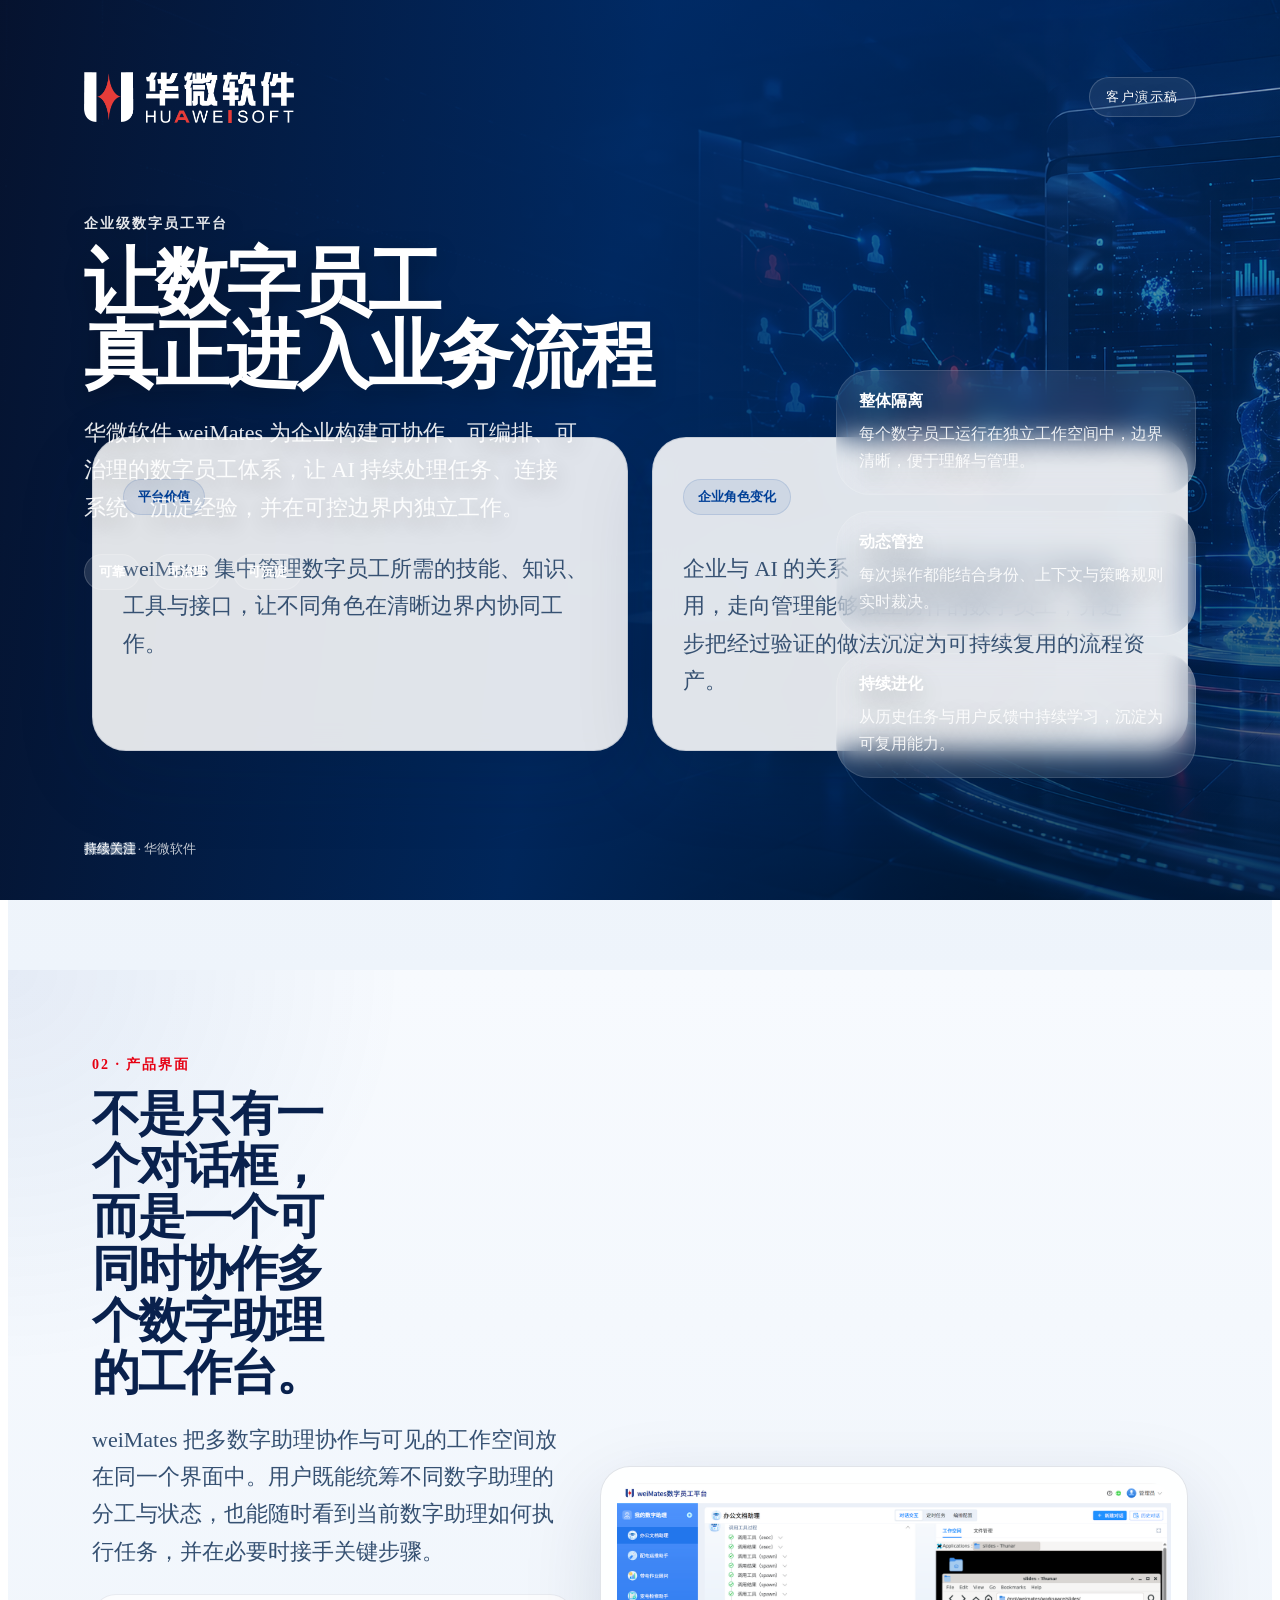
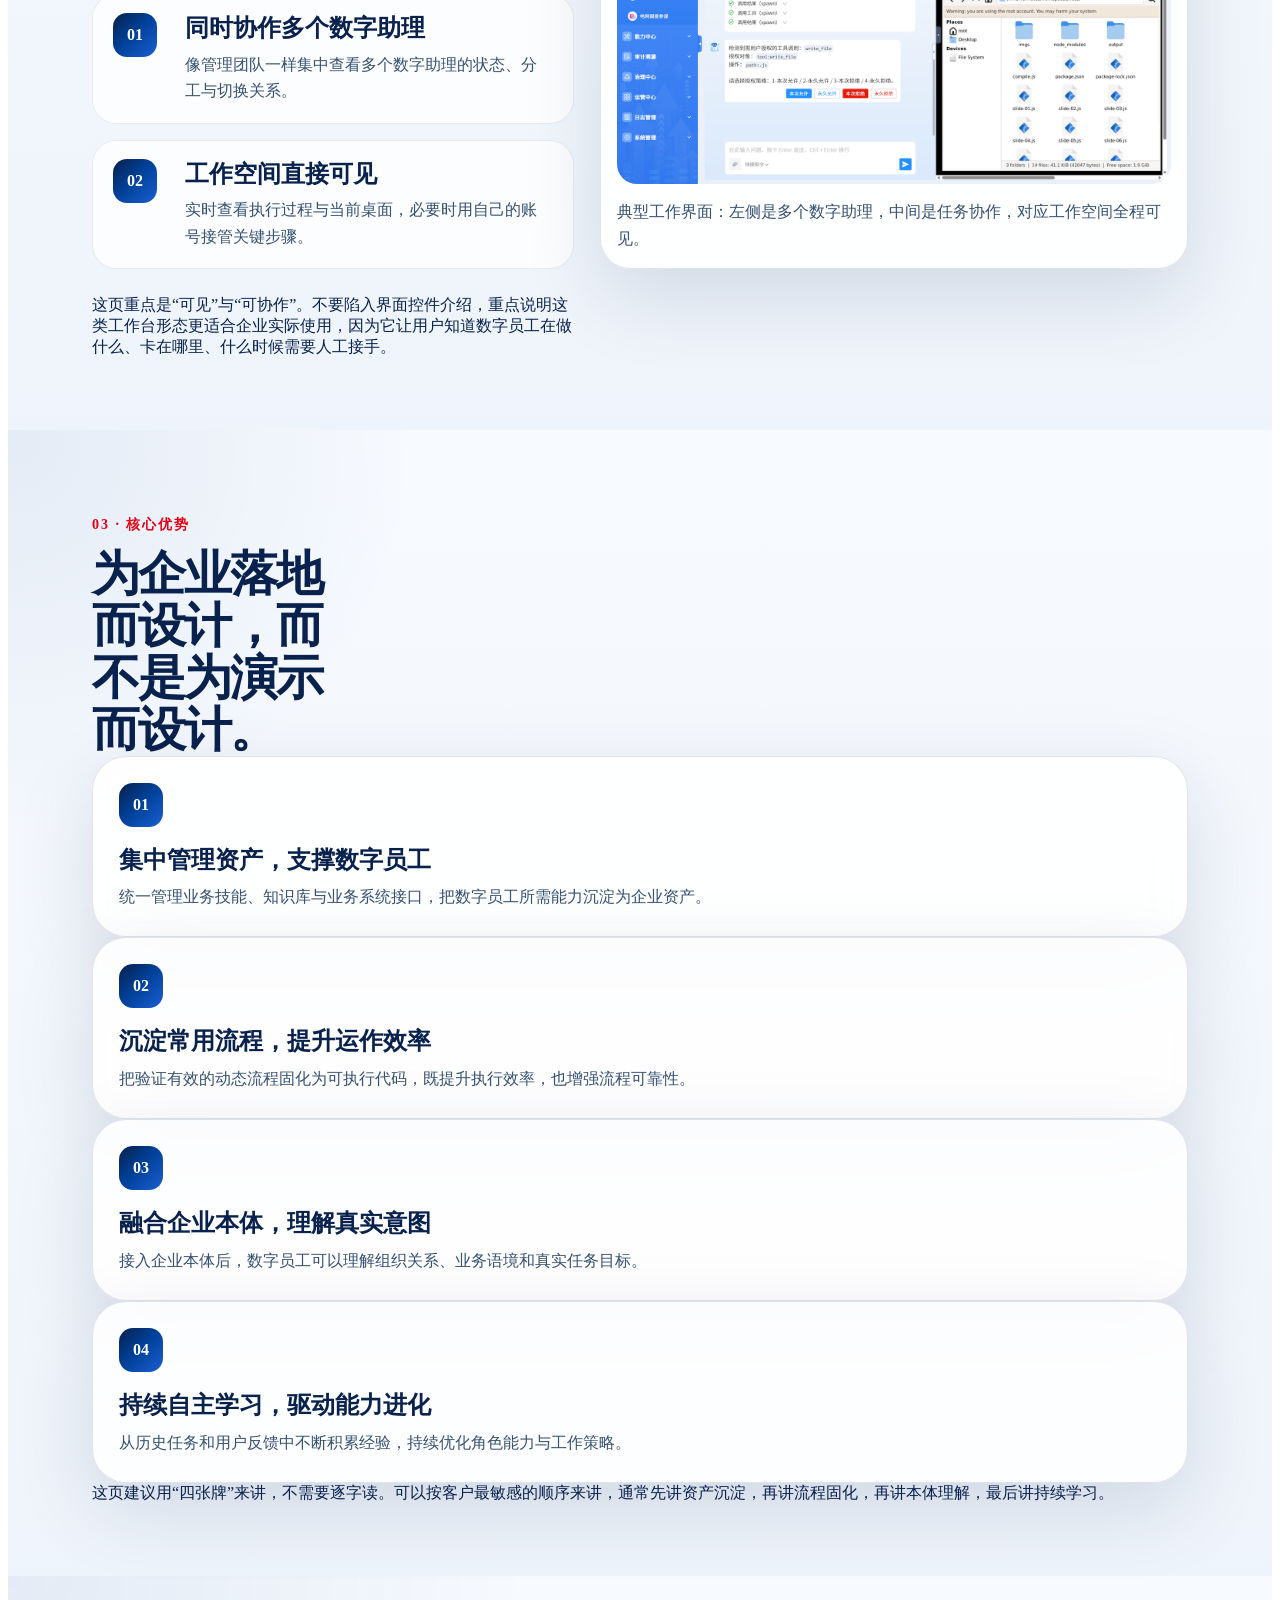
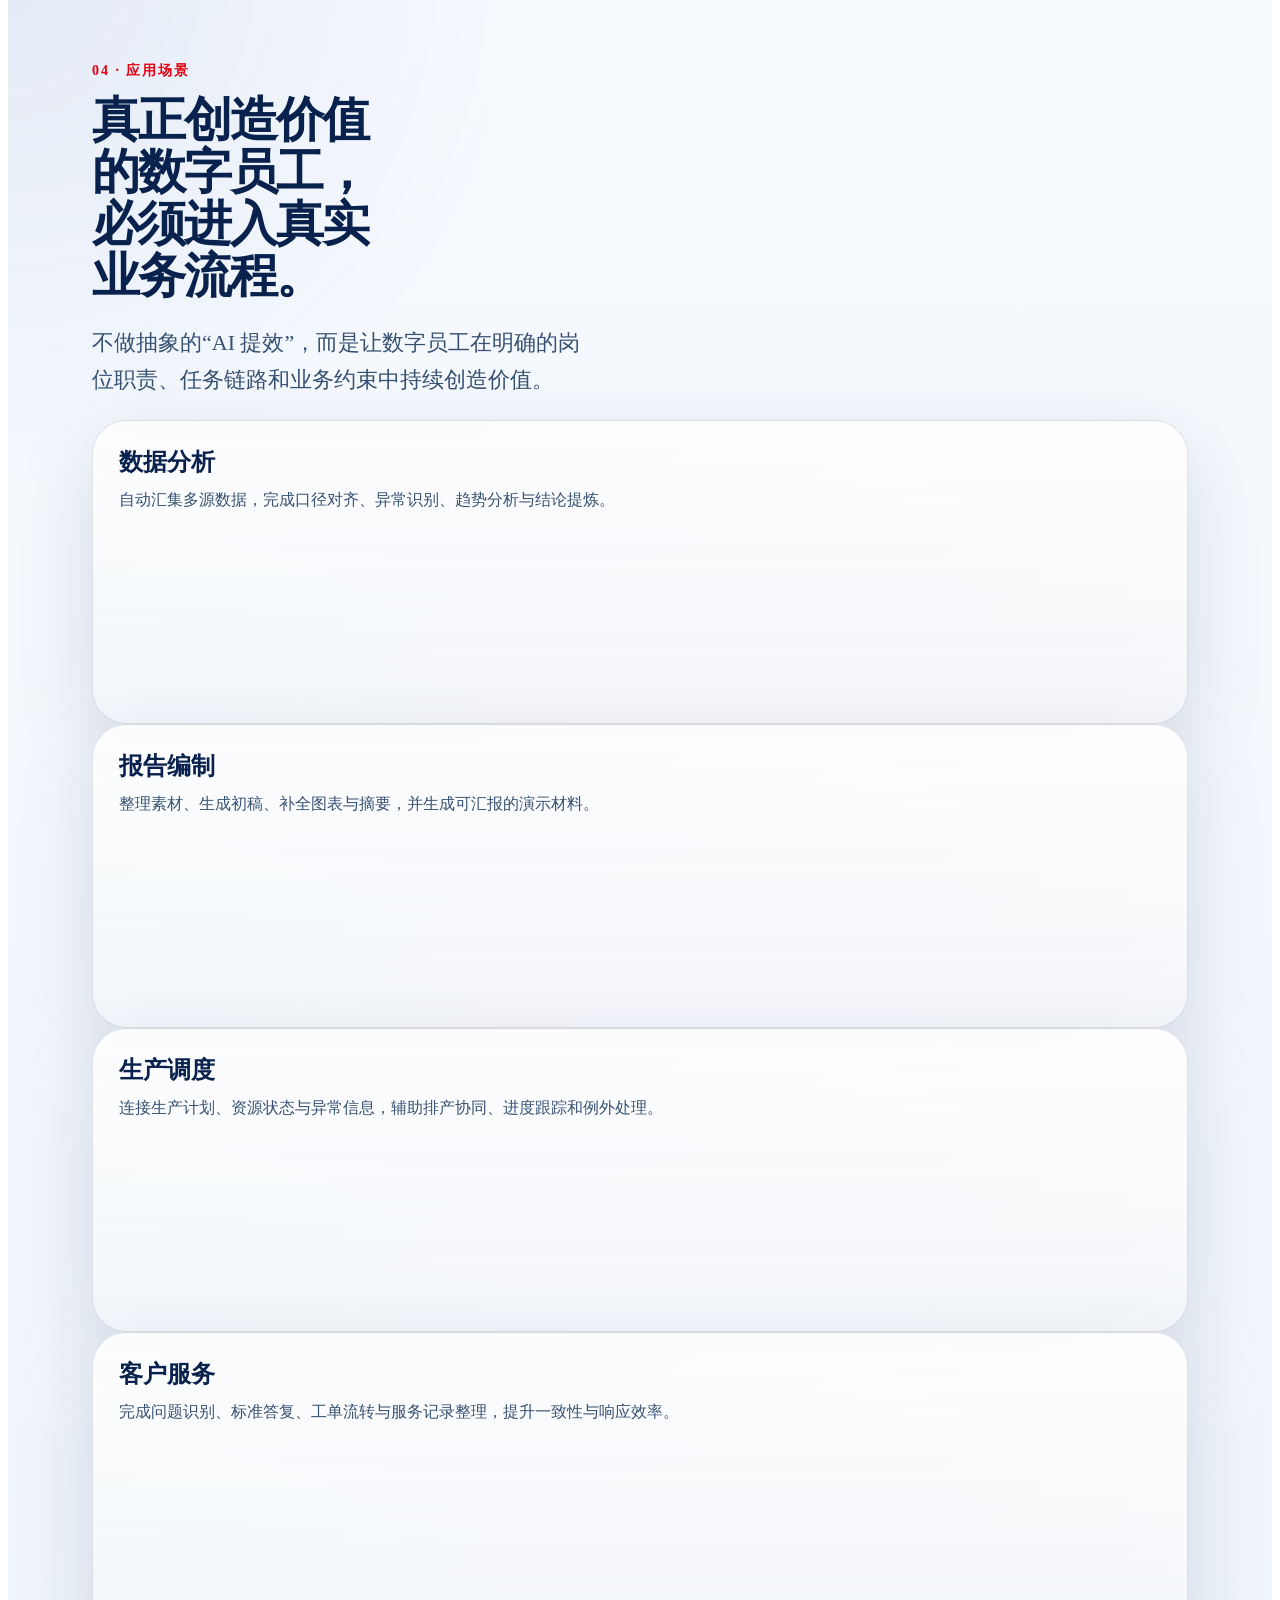
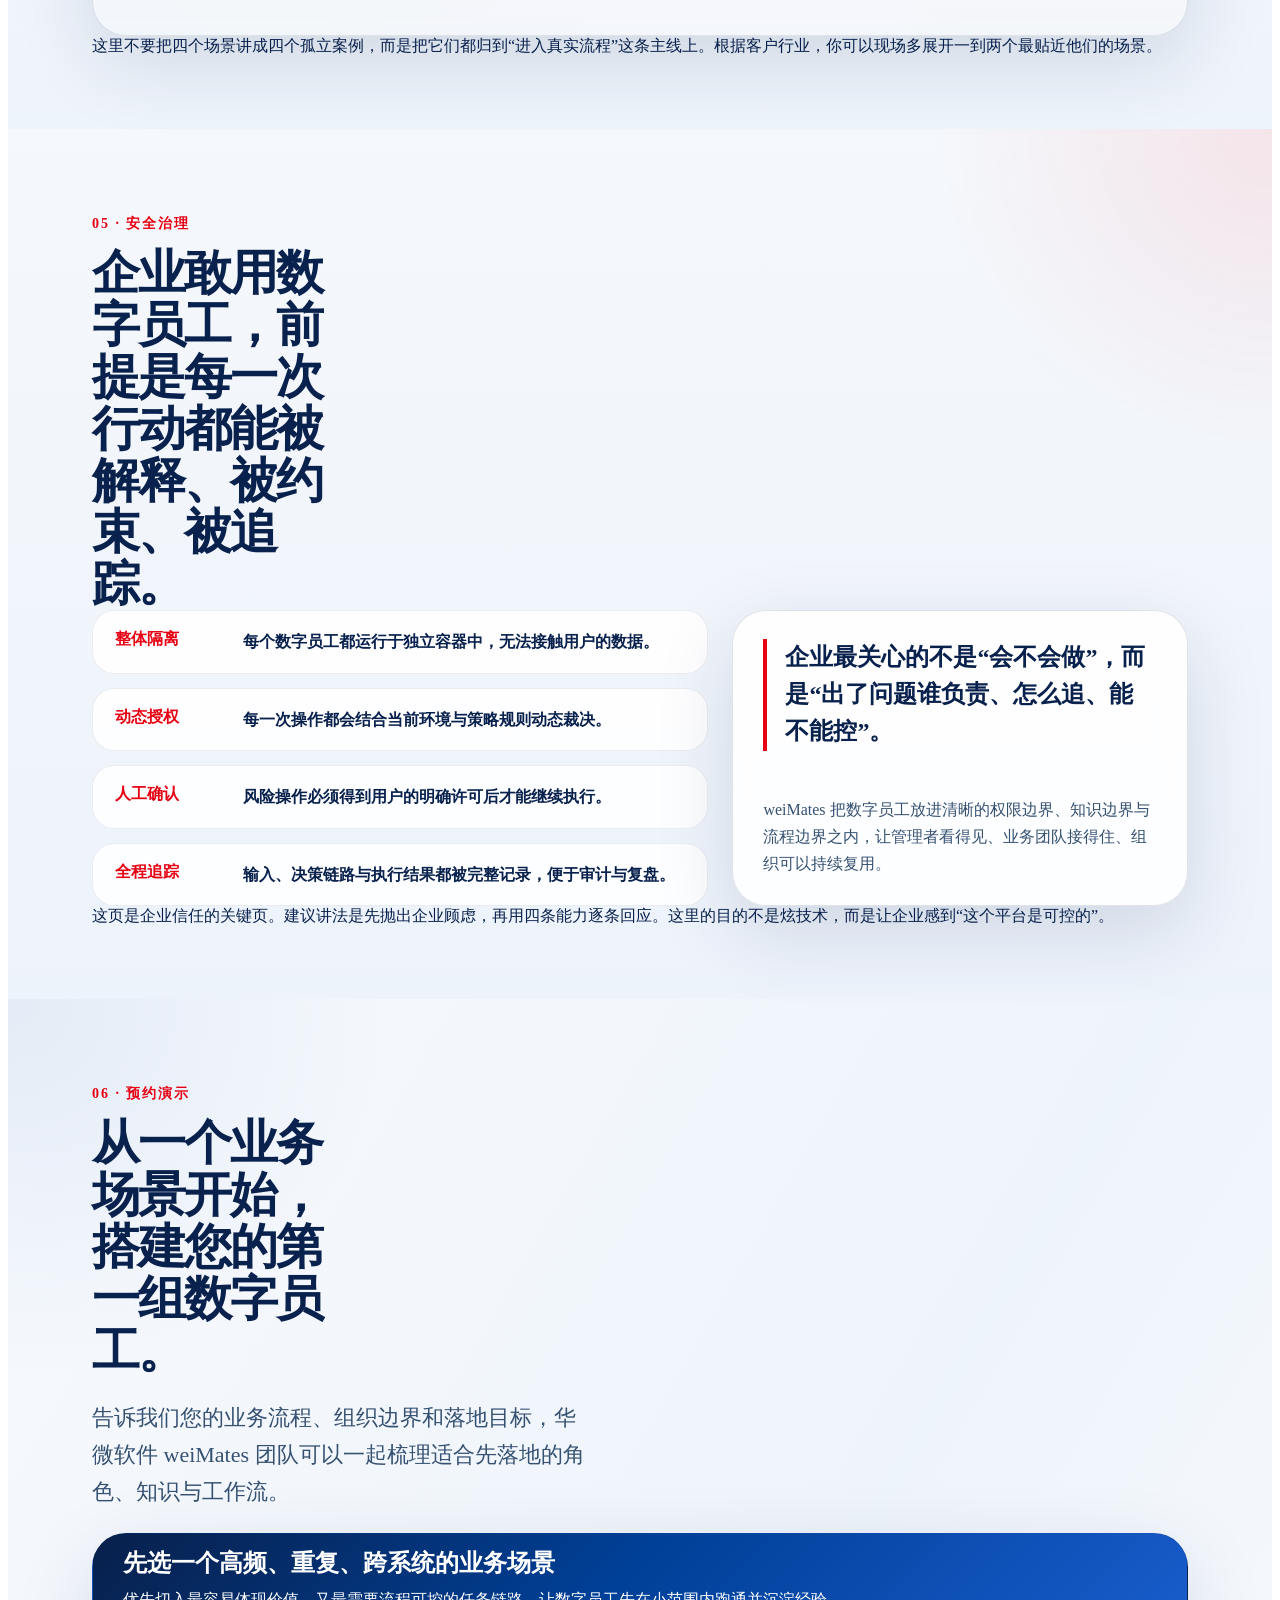
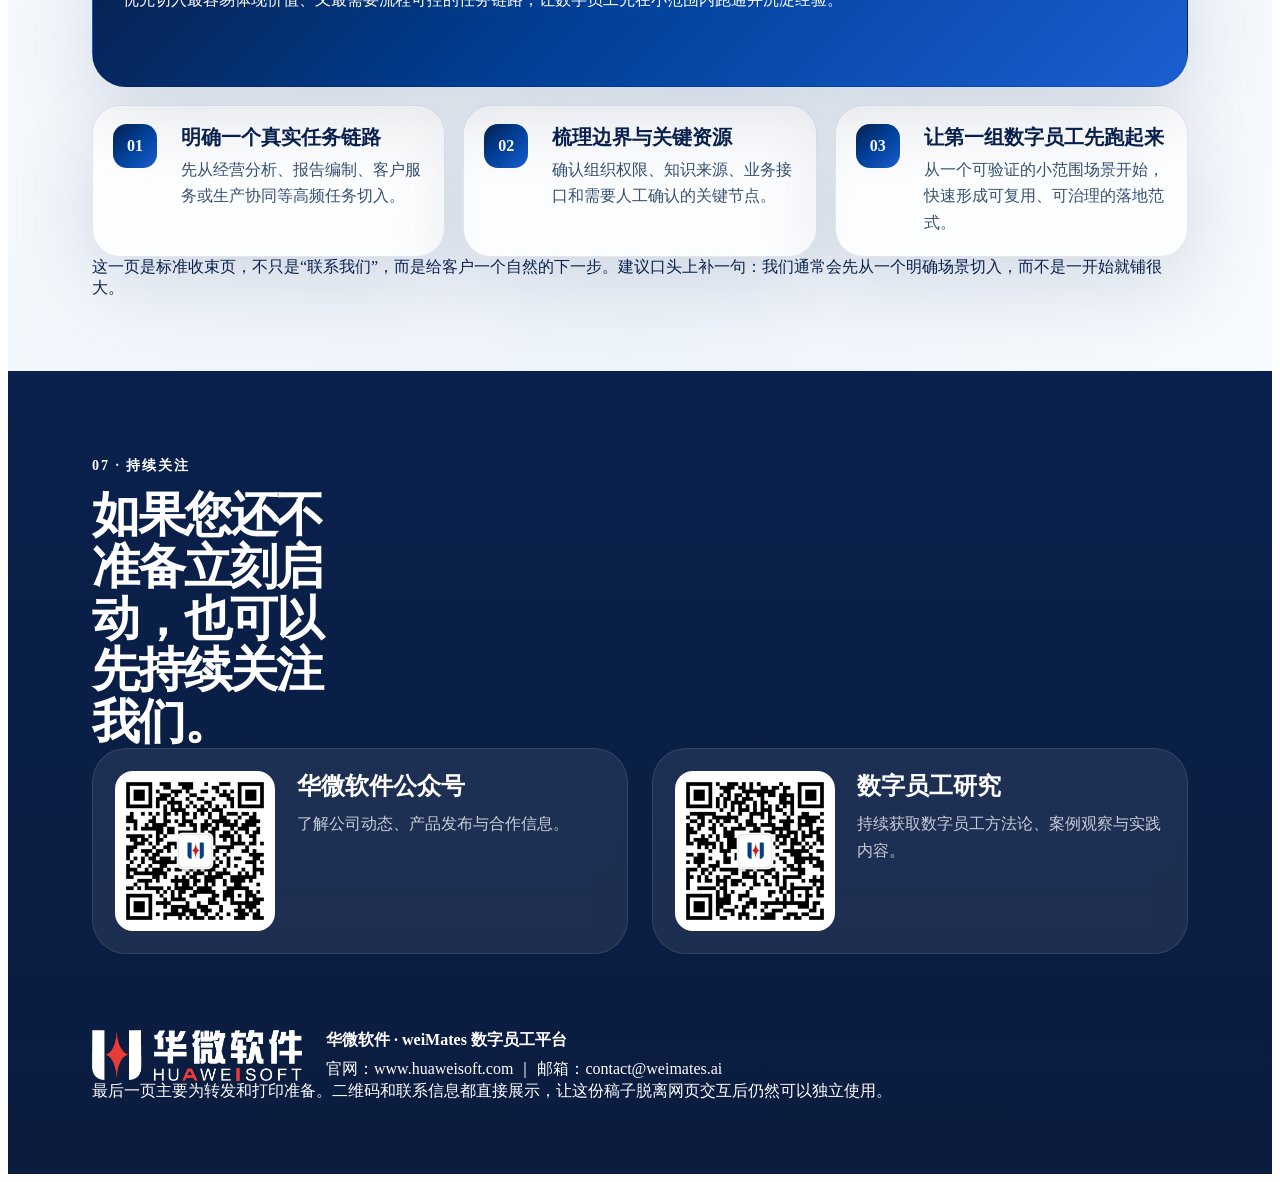
==== commit 0a6ac5da: "调整了ppt的格式" ====
--- a/html-ppt/index.html
+++ b/html-ppt/index.html
@@ -55,17 +55,9 @@
         <p class="eyebrow">平台价值</p>
         <p class="lede">weiMates 集中管理数字员工所需的技能、知识、工具与接口，让不同角色在清晰边界内协同工作。</p>
       </div>
-      <div class="card contrast-card">
-        <div>
-          <span class="mini-label">过去</span>
-          <h3>会回答的 AI</h3>
-          <p>能对话、能生成，但难以真正承担业务任务。</p>
-        </div>
-        <div>
-          <span class="mini-label good">现在</span>
-          <h3>能执行的数字员工</h3>
-          <p>能连接系统、处理任务、沉淀经验，并在受控边界内持续交付结果。</p>
-        </div>
+      <div class="card statement-card">
+        <p class="eyebrow">企业角色变化</p>
+        <p class="lede">企业与 AI 的关系，正在从把它当作工具来使用，走向管理能够独立协作的数字员工，并进一步把经过验证的做法沉淀为可持续复用的流程资产。</p>
       </div>
     </div>
     <div class="quote-band">
@@ -73,7 +65,7 @@
       <p>企业需要的不是另一个会聊天的入口，而是一套能够被组织、被约束、被复用的数字员工体系。</p>
     </div>
     <div class="deck-footer"><span>平台定位</span><span class="slide-number" data-current="2" data-total="8"></span></div>
-    <div class="notes">这一页把客户认知从“AI 工具”拉到“数字员工平台”。建议先讲左侧平台价值，再讲右侧的前后对比，帮助客户理解 weiMates 的定位不是单点提效，而是组织化落地。</div>
+    <div class="notes">这一页把客户认知从“AI 工具”拉到“数字员工平台”。建议先讲左侧的平台价值，再讲右侧的企业角色变化，用一句话说明企业会从使用工具，走向管理数字员工，并进一步沉淀流程资产。这样客户更容易理解 weiMates 带来的不是一次性提效，而是组织能力的升级。</div>
   </section>
 
   <section class="slide interface-slide" data-title="产品界面">
@@ -184,21 +176,20 @@
         </div>
       </div>
       <div class="governance-aside">
-        <p class="eyebrow">客户最关心的不是“会不会做”，而是“出了问题谁负责、怎么追、能不能控”。</p>
+        <p class="eyebrow">企业最关心的不是“会不会做”，而是“出了问题谁负责、怎么追、能不能控”。</p>
         <p>weiMates 把数字员工放进清晰的权限边界、知识边界与流程边界之内，让管理者看得见、业务团队接得住、组织可以持续复用。</p>
       </div>
     </div>
     <div class="deck-footer"><span>安全治理</span><span class="slide-number" data-current="6" data-total="8"></span></div>
-    <div class="notes">这页是客户信任的关键页。建议讲法是先抛出客户顾虑，再用四条能力逐条回应。这里的目的不是炫技术，而是让客户感到“这个平台是可控的”。</div>
+    <div class="notes">这页是企业信任的关键页。建议讲法是先抛出企业顾虑，再用四条能力逐条回应。这里的目的不是炫技术，而是让企业感到“这个平台是可控的”。</div>
   </section>
 
   <section class="slide cta-slide" data-title="预约演示">
     <p class="kicker">06 · 预约演示</p>
     <h2 class="h2">从一个业务场景开始，搭建您的第一组数字员工。</h2>
     <p class="lede">告诉我们您的业务流程、组织边界和落地目标，华微软件 weiMates 团队可以一起梳理适合先落地的角色、知识与工作流。</p>
-    <div class="cta-hero mt-l">
+    <div class="cta-hero mt-s">
       <div class="cta-panel primary-panel">
-        <p class="mini-label">建议从这里开始</p>
         <h3>先选一个高频、重复、跨系统的业务场景</h3>
         <p>优先切入最容易体现价值、又最需要流程可控的任务链路，让数字员工先在小范围内跑通并沉淀经验。</p>
       </div>
--- a/html-ppt/style.css
+++ b/html-ppt/style.css
@@ -35,7 +35,8 @@
 }
 
 .tpl-weimates-customer-demo .cover-slide {
-  position: relative;
+  position: absolute;
+  inset: 0;
   overflow: hidden;
   color: #fff;
   background: #071931;
@@ -298,6 +299,7 @@
   grid-template-columns: minmax(0, 0.9fr) minmax(0, 1.1fr);
   gap: 26px;
   align-items: end;
+  align-content: center;
 }
 
 .tpl-weimates-customer-demo .interface-frame {
@@ -465,21 +467,23 @@
 }
 
 .tpl-weimates-customer-demo .cta-hero .primary-panel {
-  min-height: 220px;
+  min-height: 124px;
+  padding-top: 14px;
+  padding-bottom: 14px;
 }
 
 .tpl-weimates-customer-demo .cta-steps {
   display: grid;
   grid-template-columns: repeat(3, minmax(0, 1fr));
   gap: 18px;
-  margin-top: 22px;
+  margin-top: 18px;
 }
 
 .tpl-weimates-customer-demo .cta-step {
   display: grid;
   grid-template-columns: 52px minmax(0, 1fr);
   gap: 16px;
-  padding: 22px 22px 24px;
+  padding: 18px 20px 20px;
   border-radius: 28px;
   background: rgba(255, 255, 255, 0.82);
   border: 1px solid rgba(8, 33, 77, 0.1);
@@ -500,8 +504,8 @@
 
 .tpl-weimates-customer-demo .cta-step strong {
   display: block;
-  margin-bottom: 8px;
-  font-size: 22px;
+  margin-bottom: 6px;
+  font-size: 20px;
   line-height: 1.35;
   color: var(--text-1);
 }
@@ -570,11 +574,8 @@
   display: flex;
   align-items: center;
   gap: 24px;
-  margin-top: 28px;
-  padding: 22px 28px;
-  border-radius: 26px;
-  background: rgba(255, 255, 255, 0.08);
-  border: 1px solid rgba(255, 255, 255, 0.1);
+  margin-top: 76px;
+  padding: 0;
 }
 
 .tpl-weimates-customer-demo .contact-footer p {
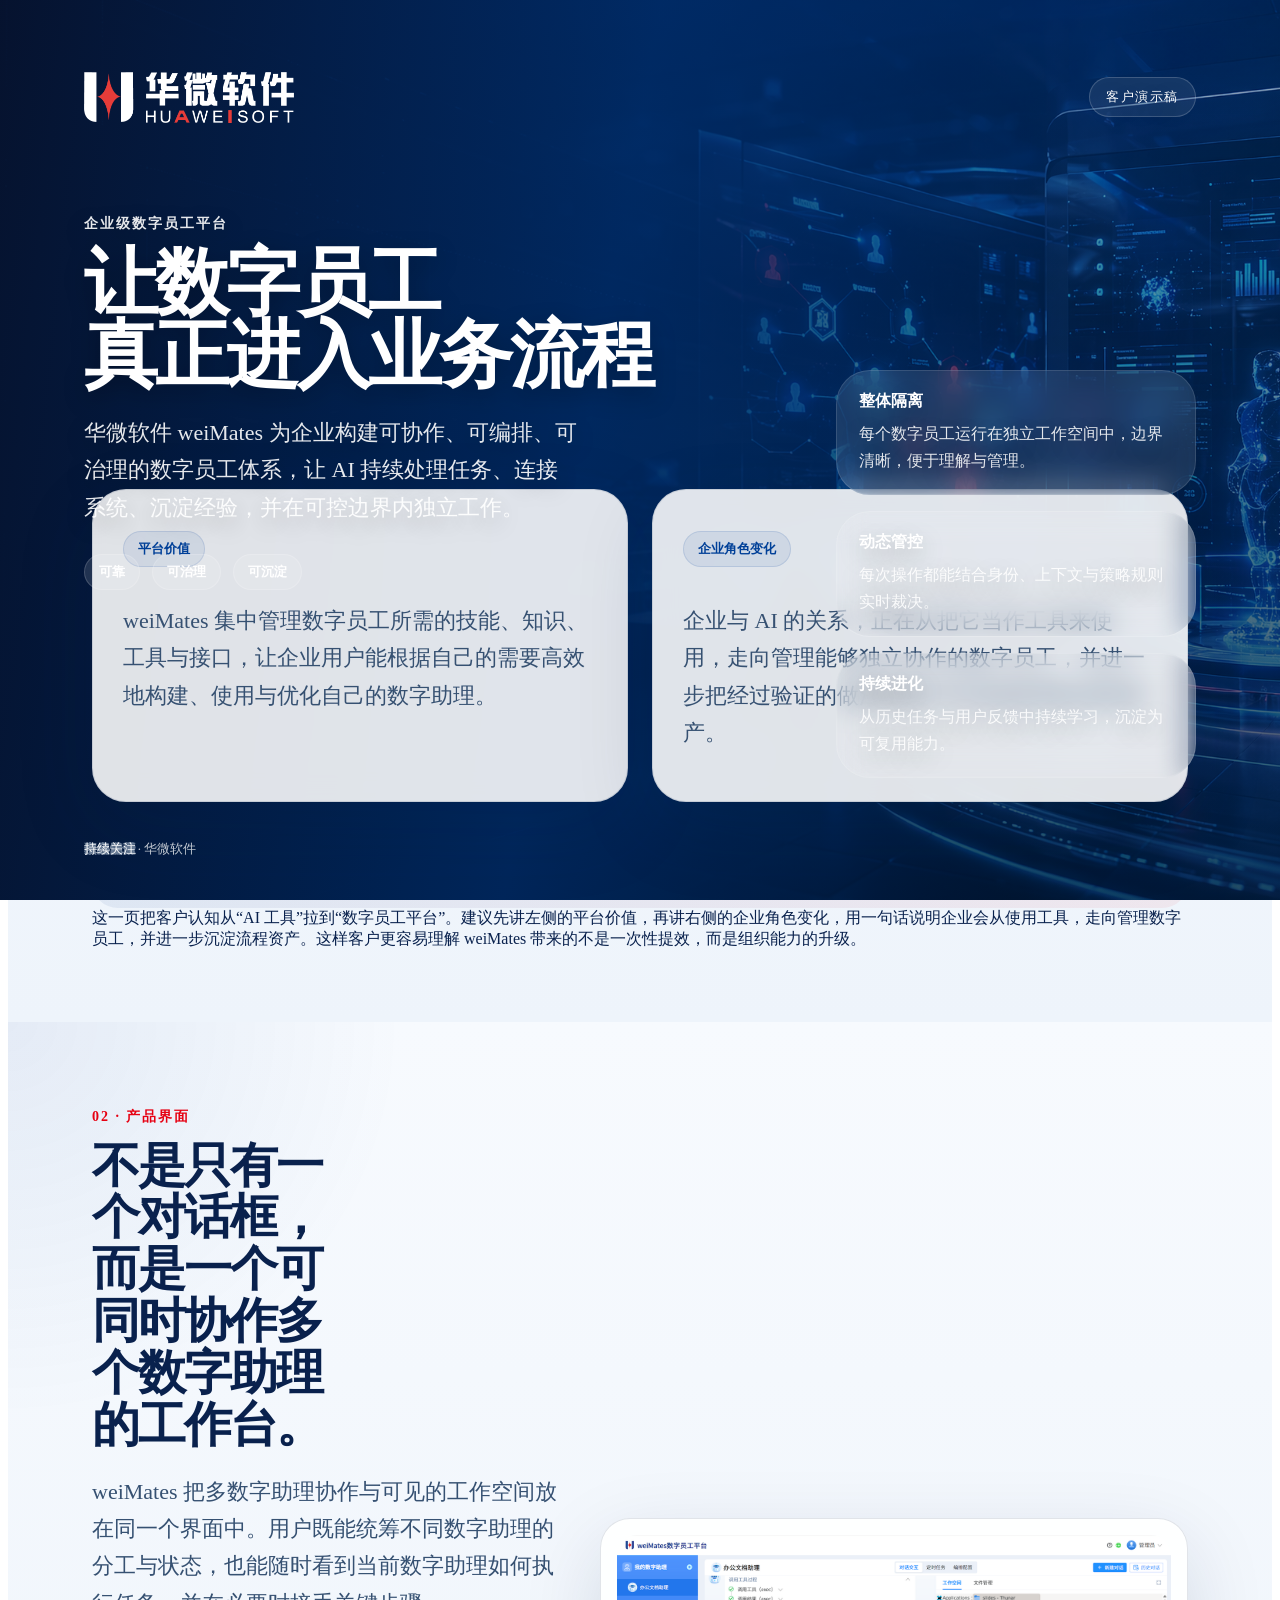
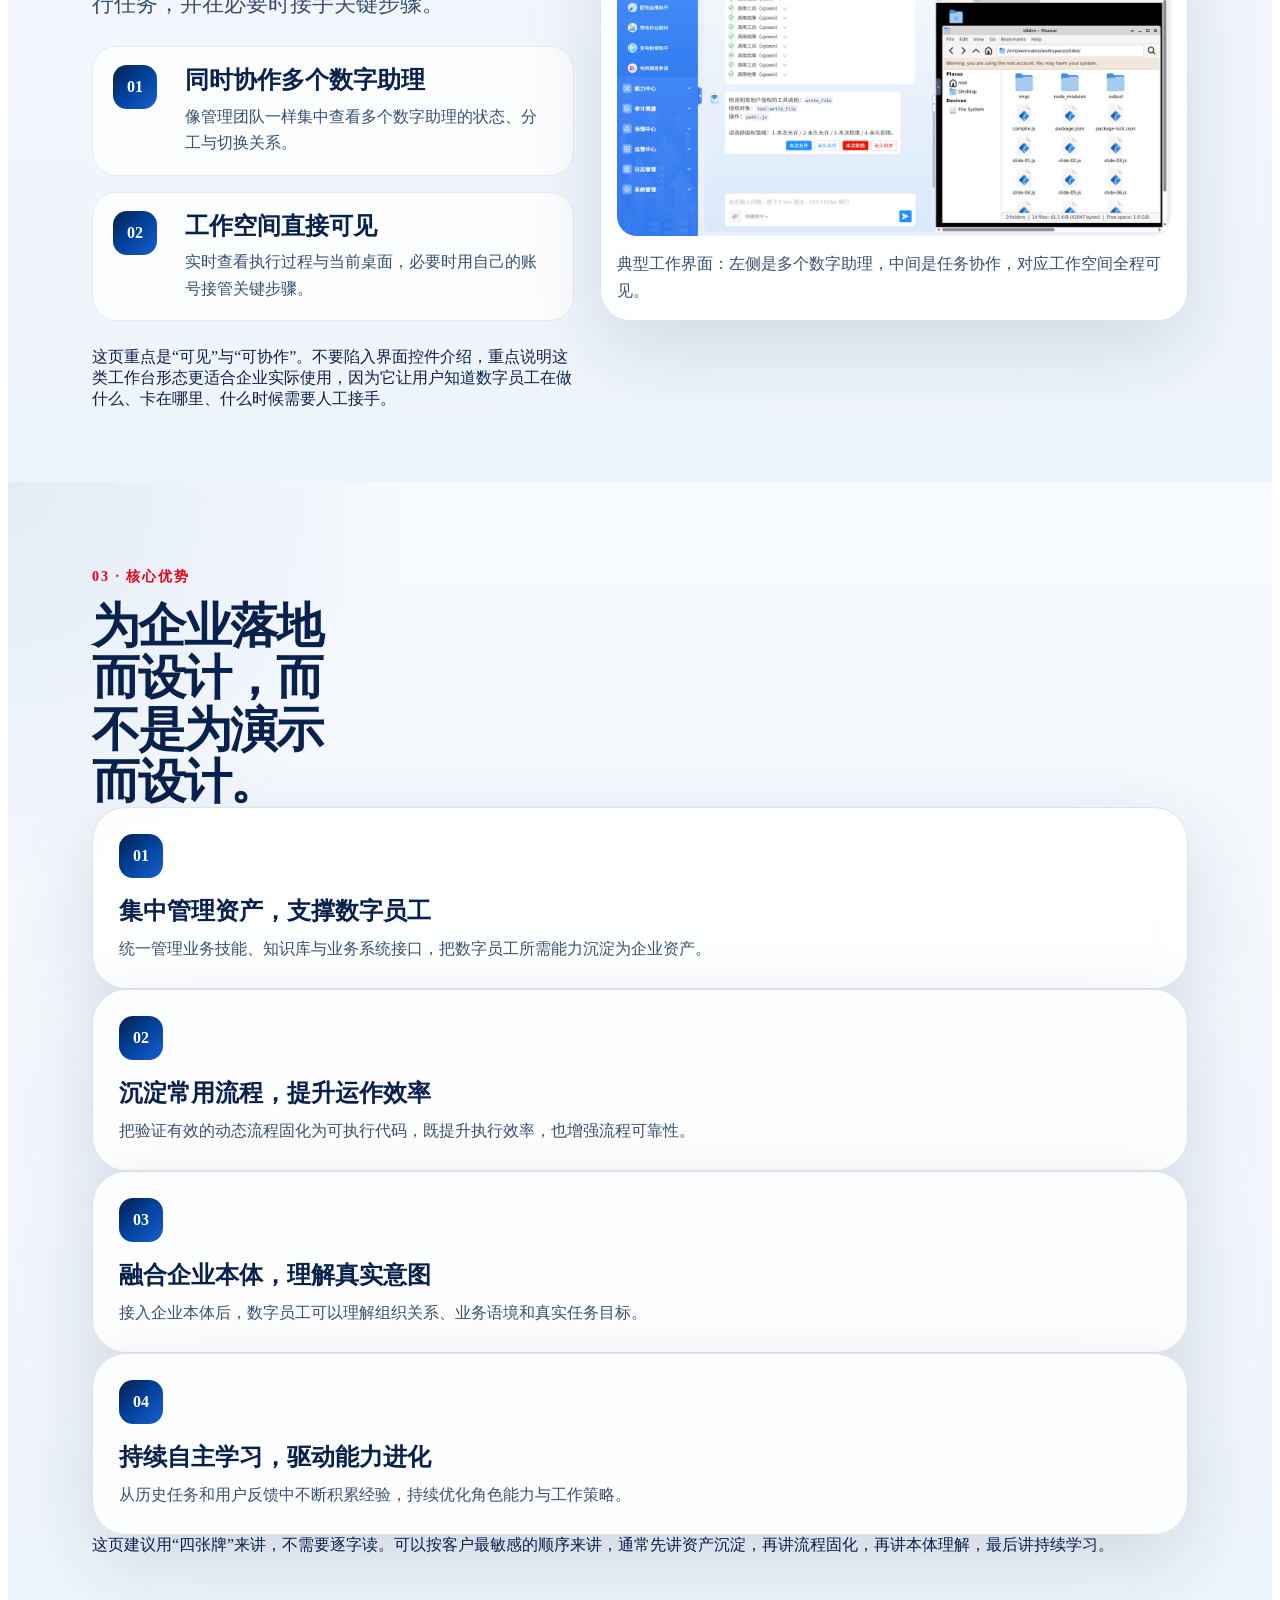
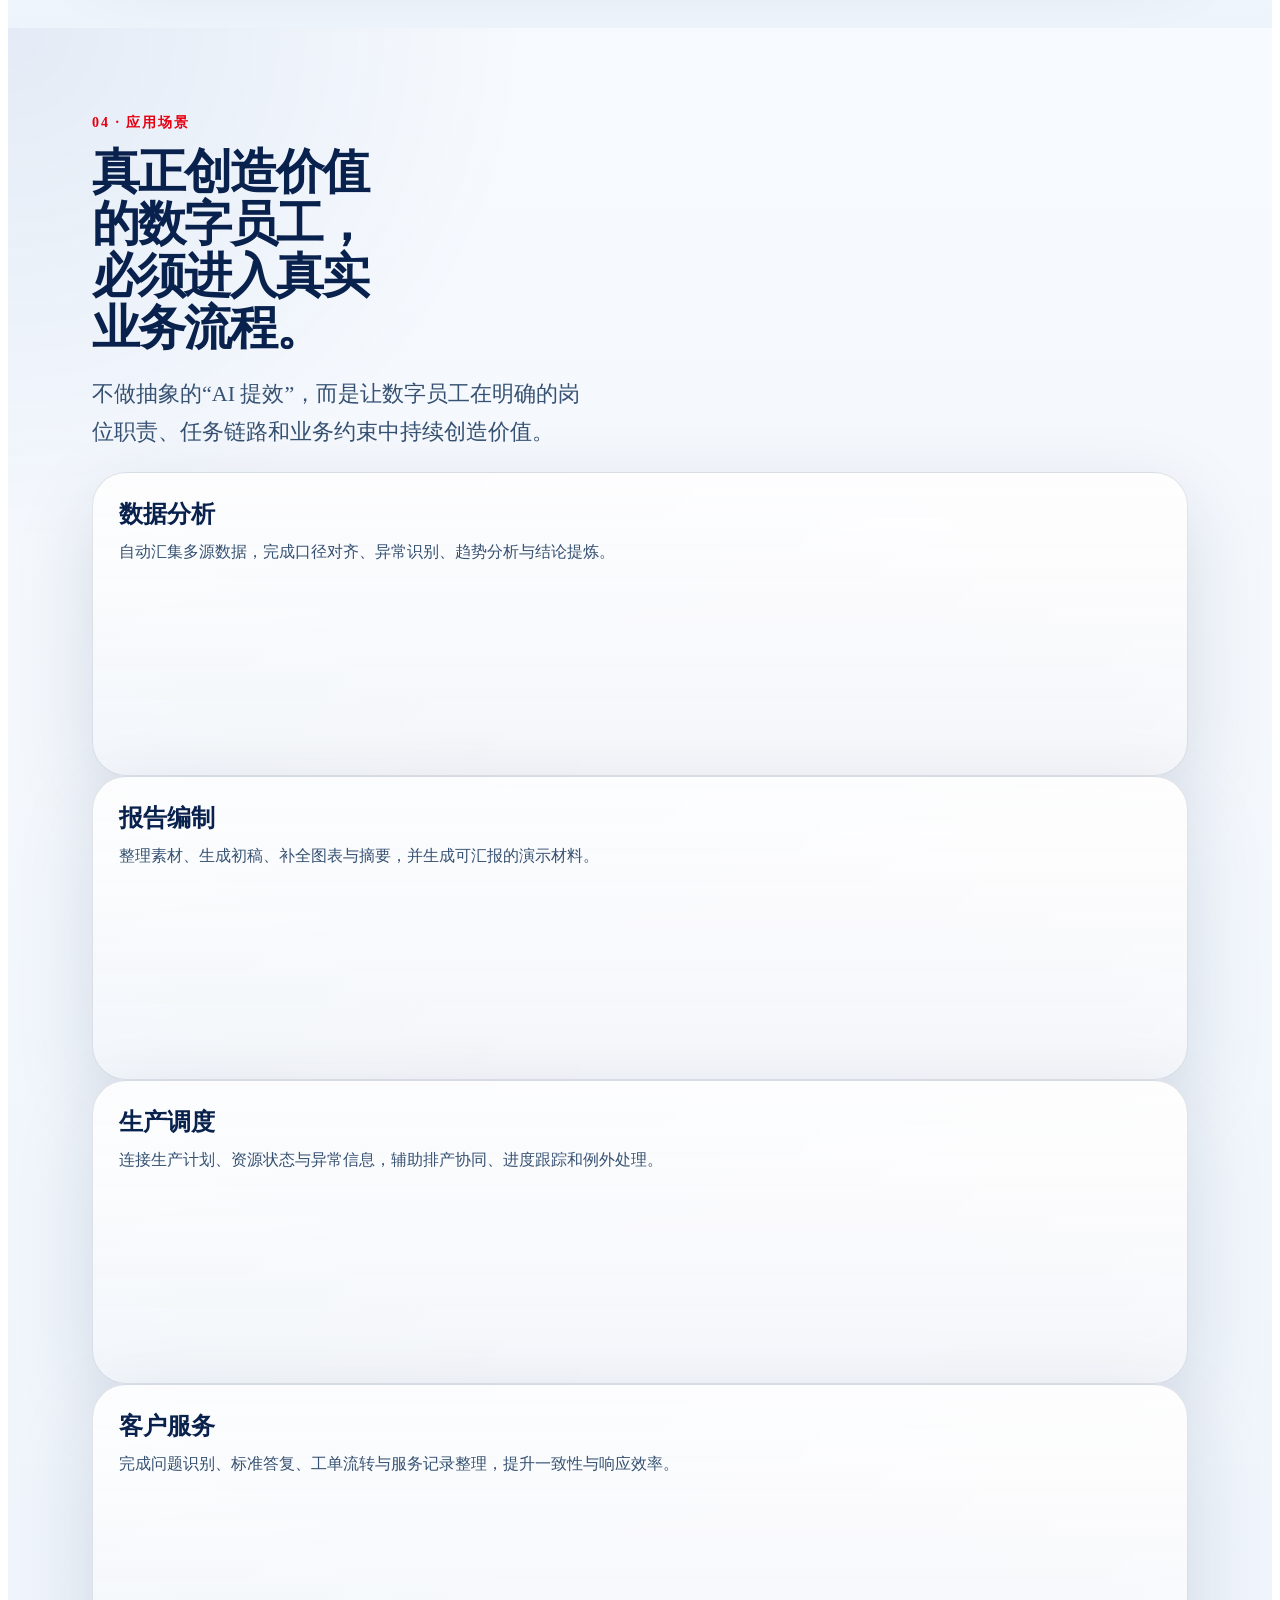
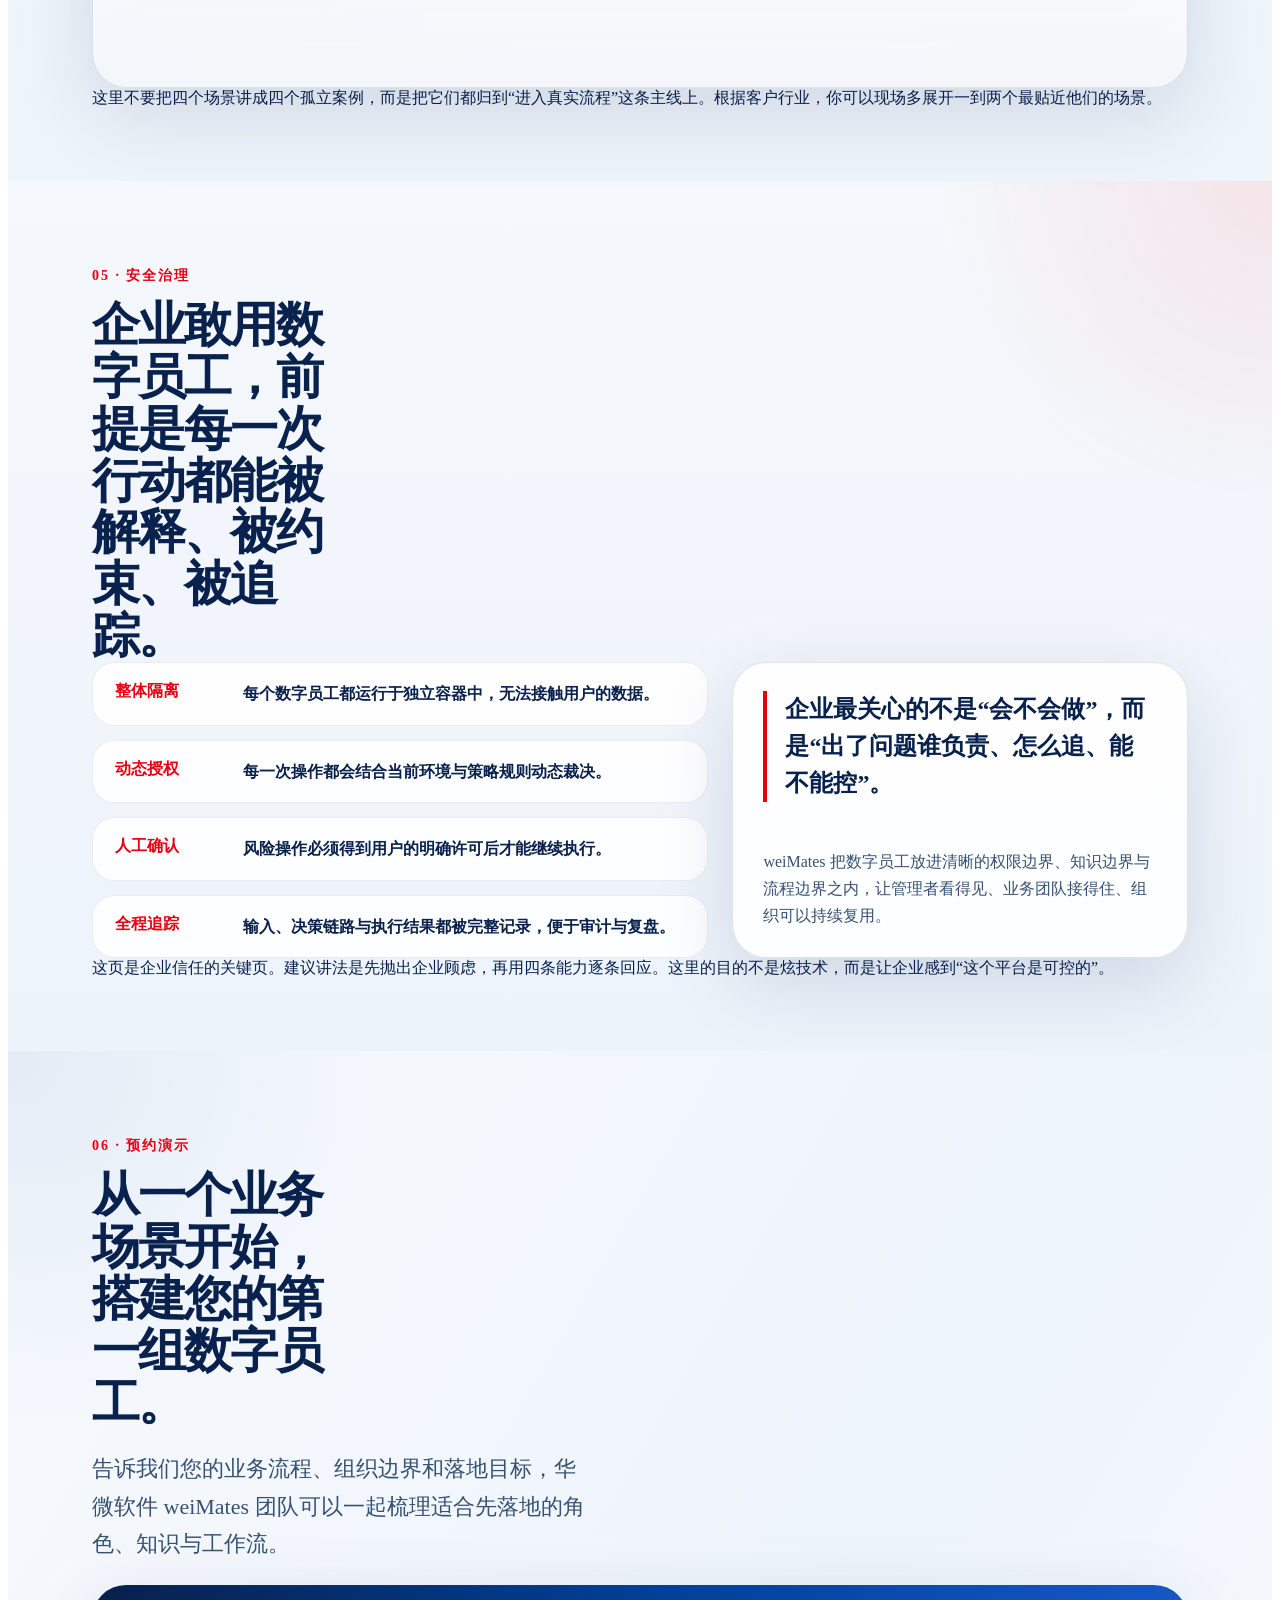
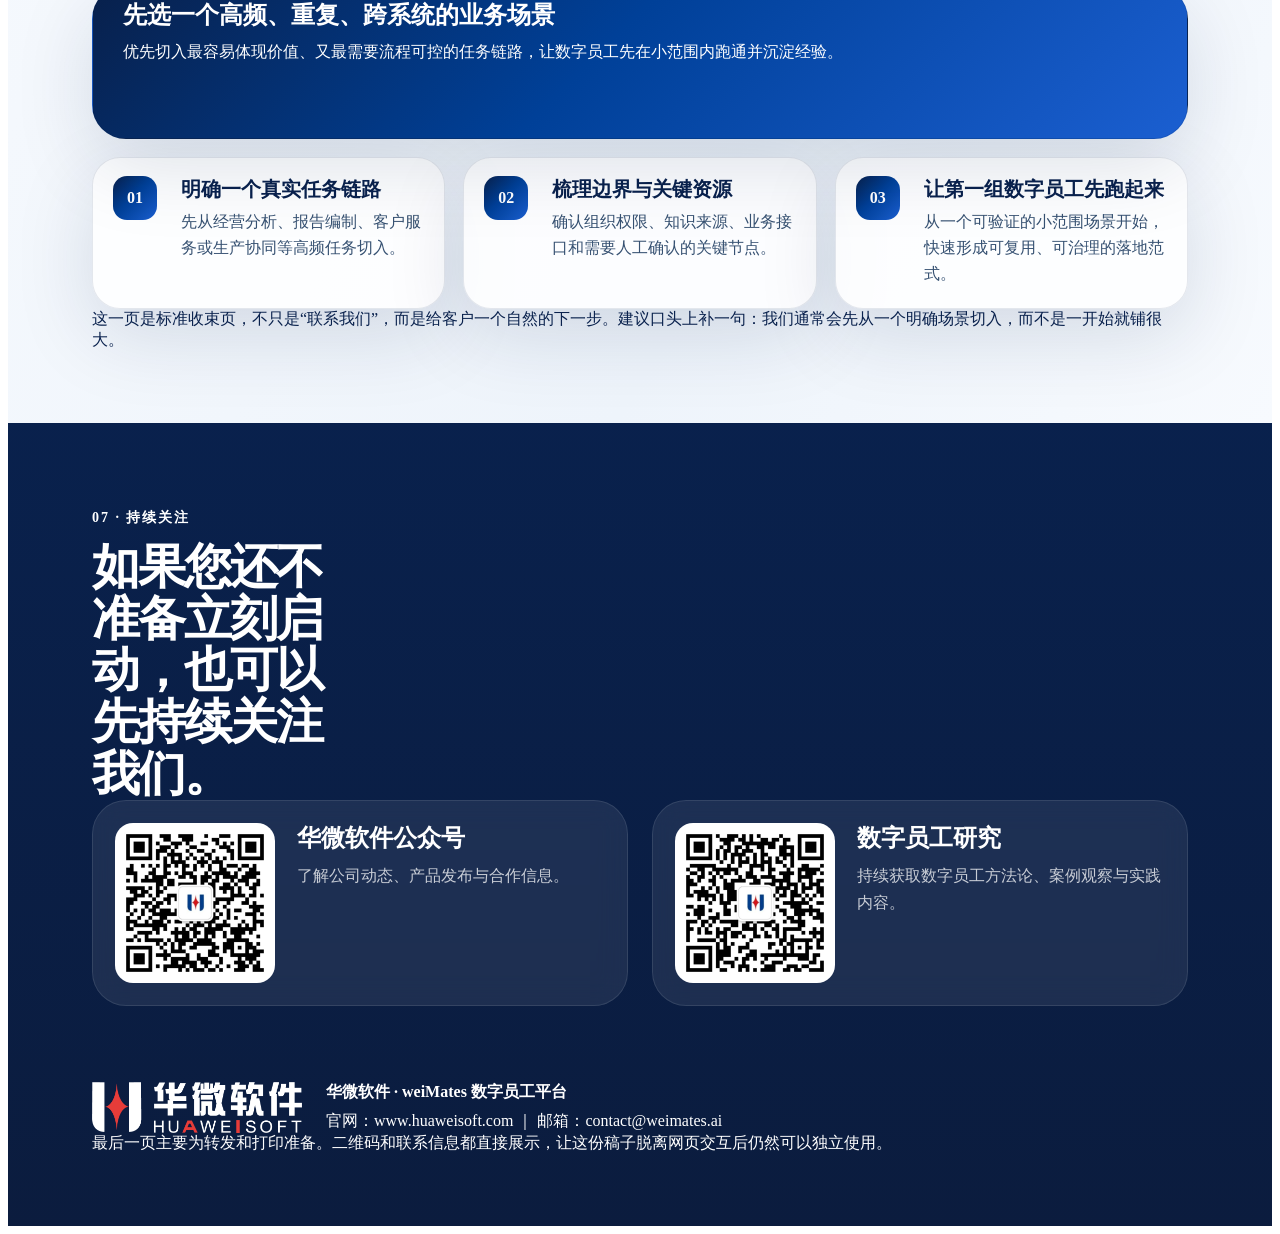
==== commit b6bff683: "修改了“平台定位”的描述" ====
--- a/html-ppt/index.html
+++ b/html-ppt/index.html
@@ -49,11 +49,11 @@
 
   <section class="slide" data-title="平台定位">
     <p class="kicker">01 · 平台定位</p>
-    <h2 class="h2">把零散的 AI 能力，组织成真正能进入业务流程的数字员工团队。</h2>
+    <h2 class="h2">不是提供几个固定的数字员工，而是提供一整套可私有化部署的平台和能力。</h2>
     <div class="positioning-grid mt-l">
       <div class="card statement-card">
         <p class="eyebrow">平台价值</p>
-        <p class="lede">weiMates 集中管理数字员工所需的技能、知识、工具与接口，让不同角色在清晰边界内协同工作。</p>
+        <p class="lede">weiMates 集中管理数字员工所需的技能、知识、工具与接口，让企业用户能根据自己的需要高效地构建、使用与优化自己的数字助理。</p>
       </div>
       <div class="card statement-card">
         <p class="eyebrow">企业角色变化</p>
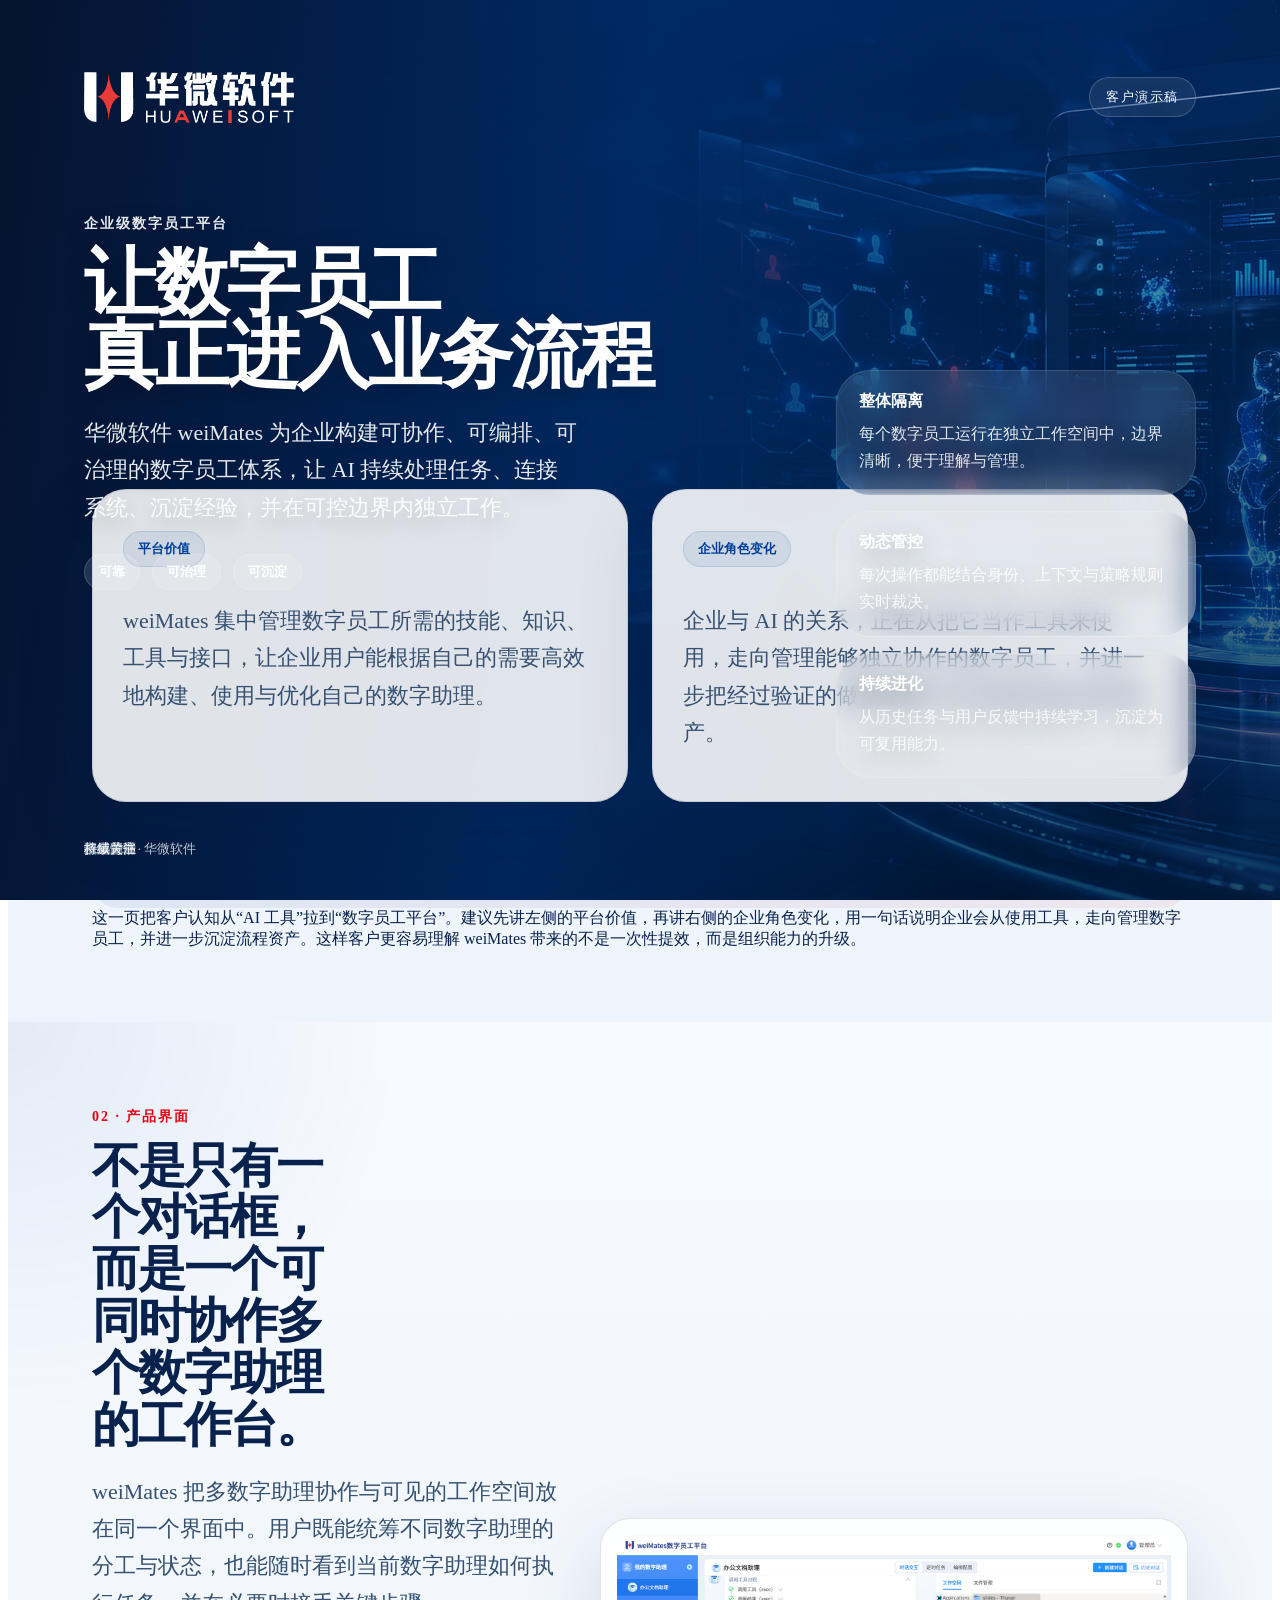
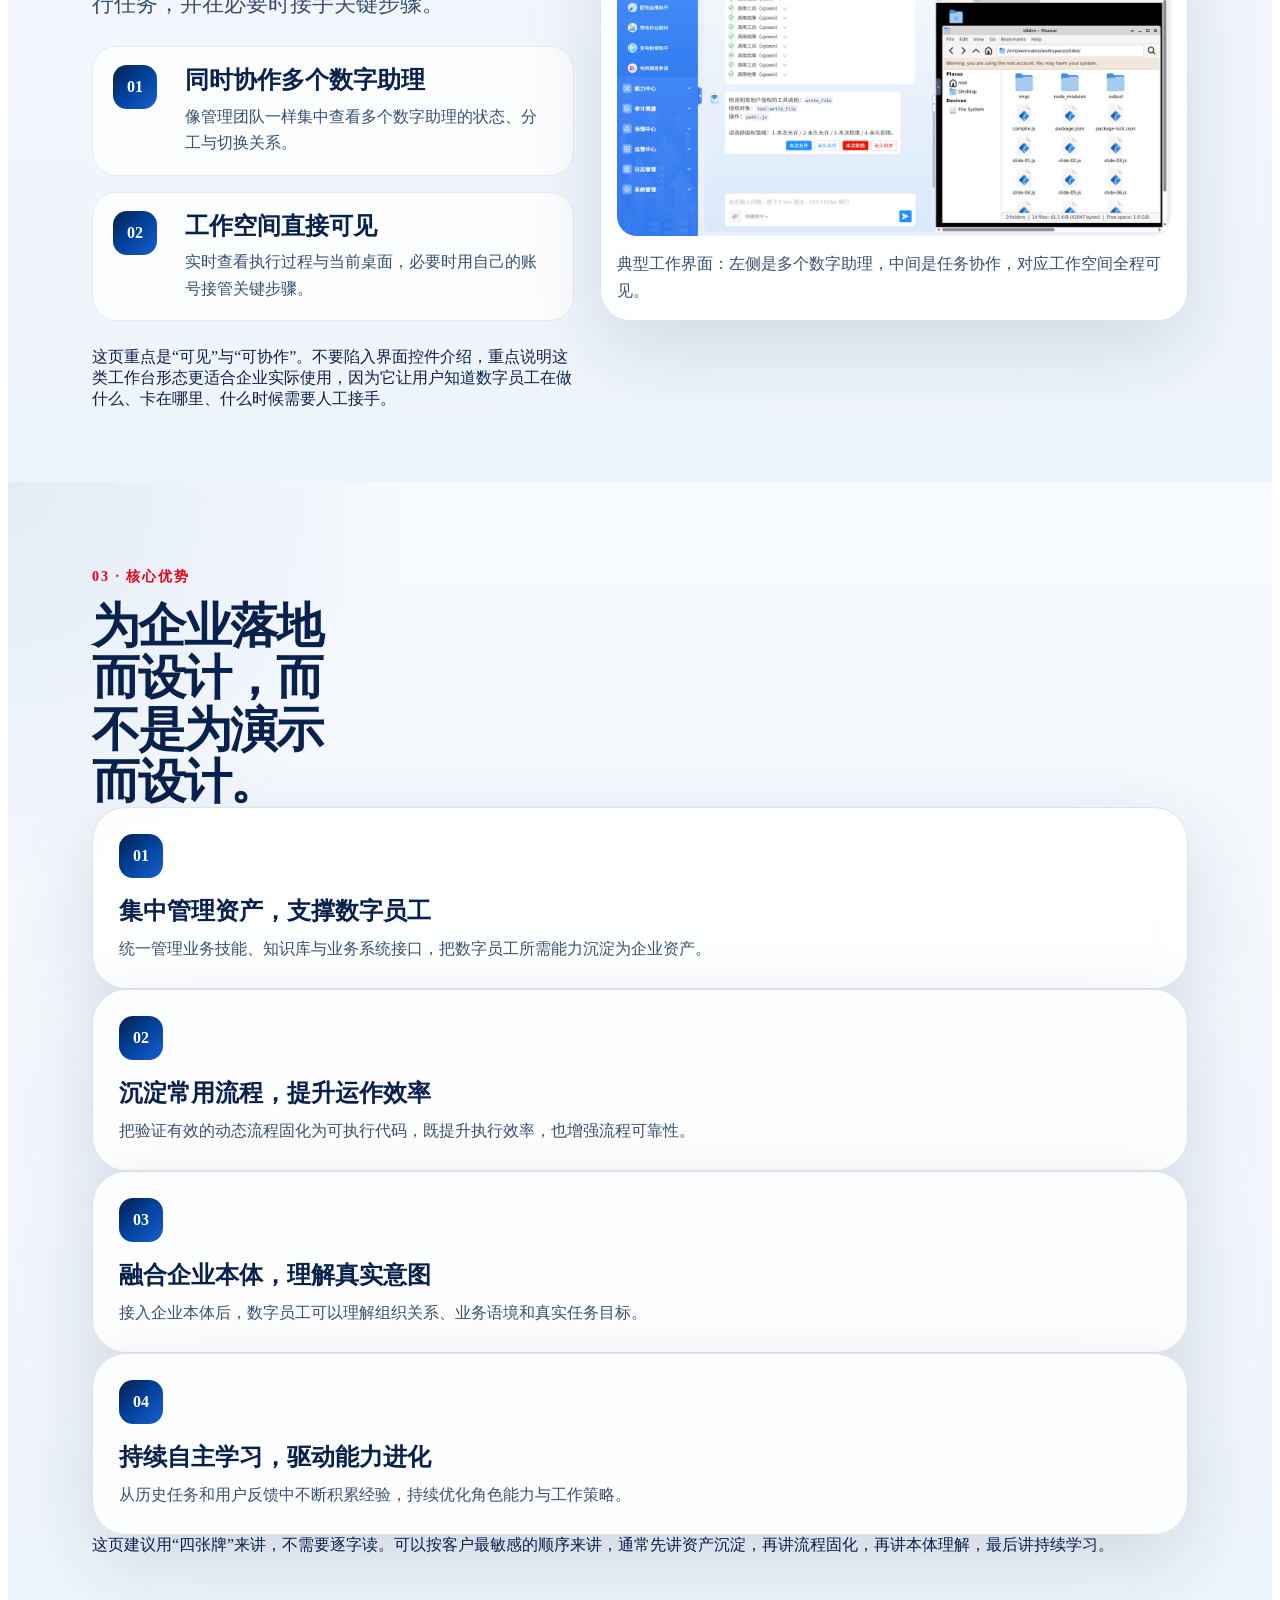
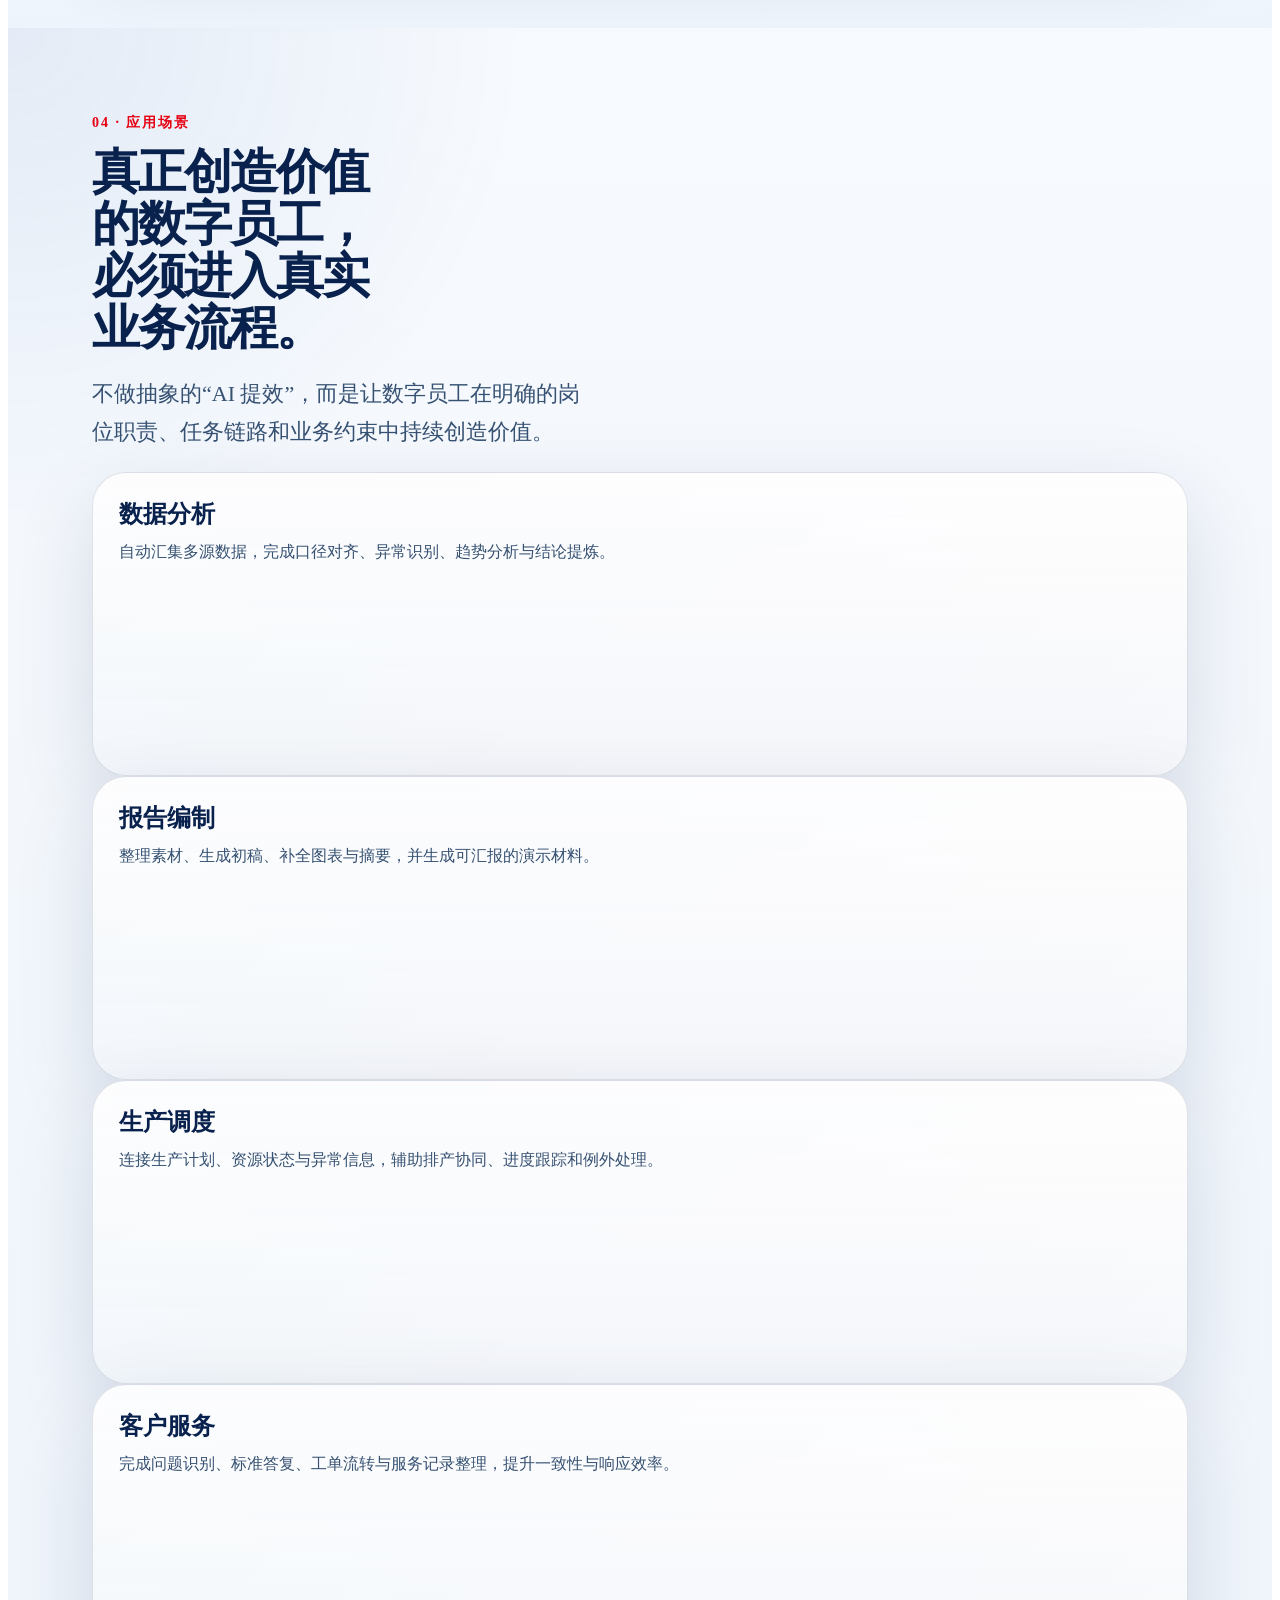
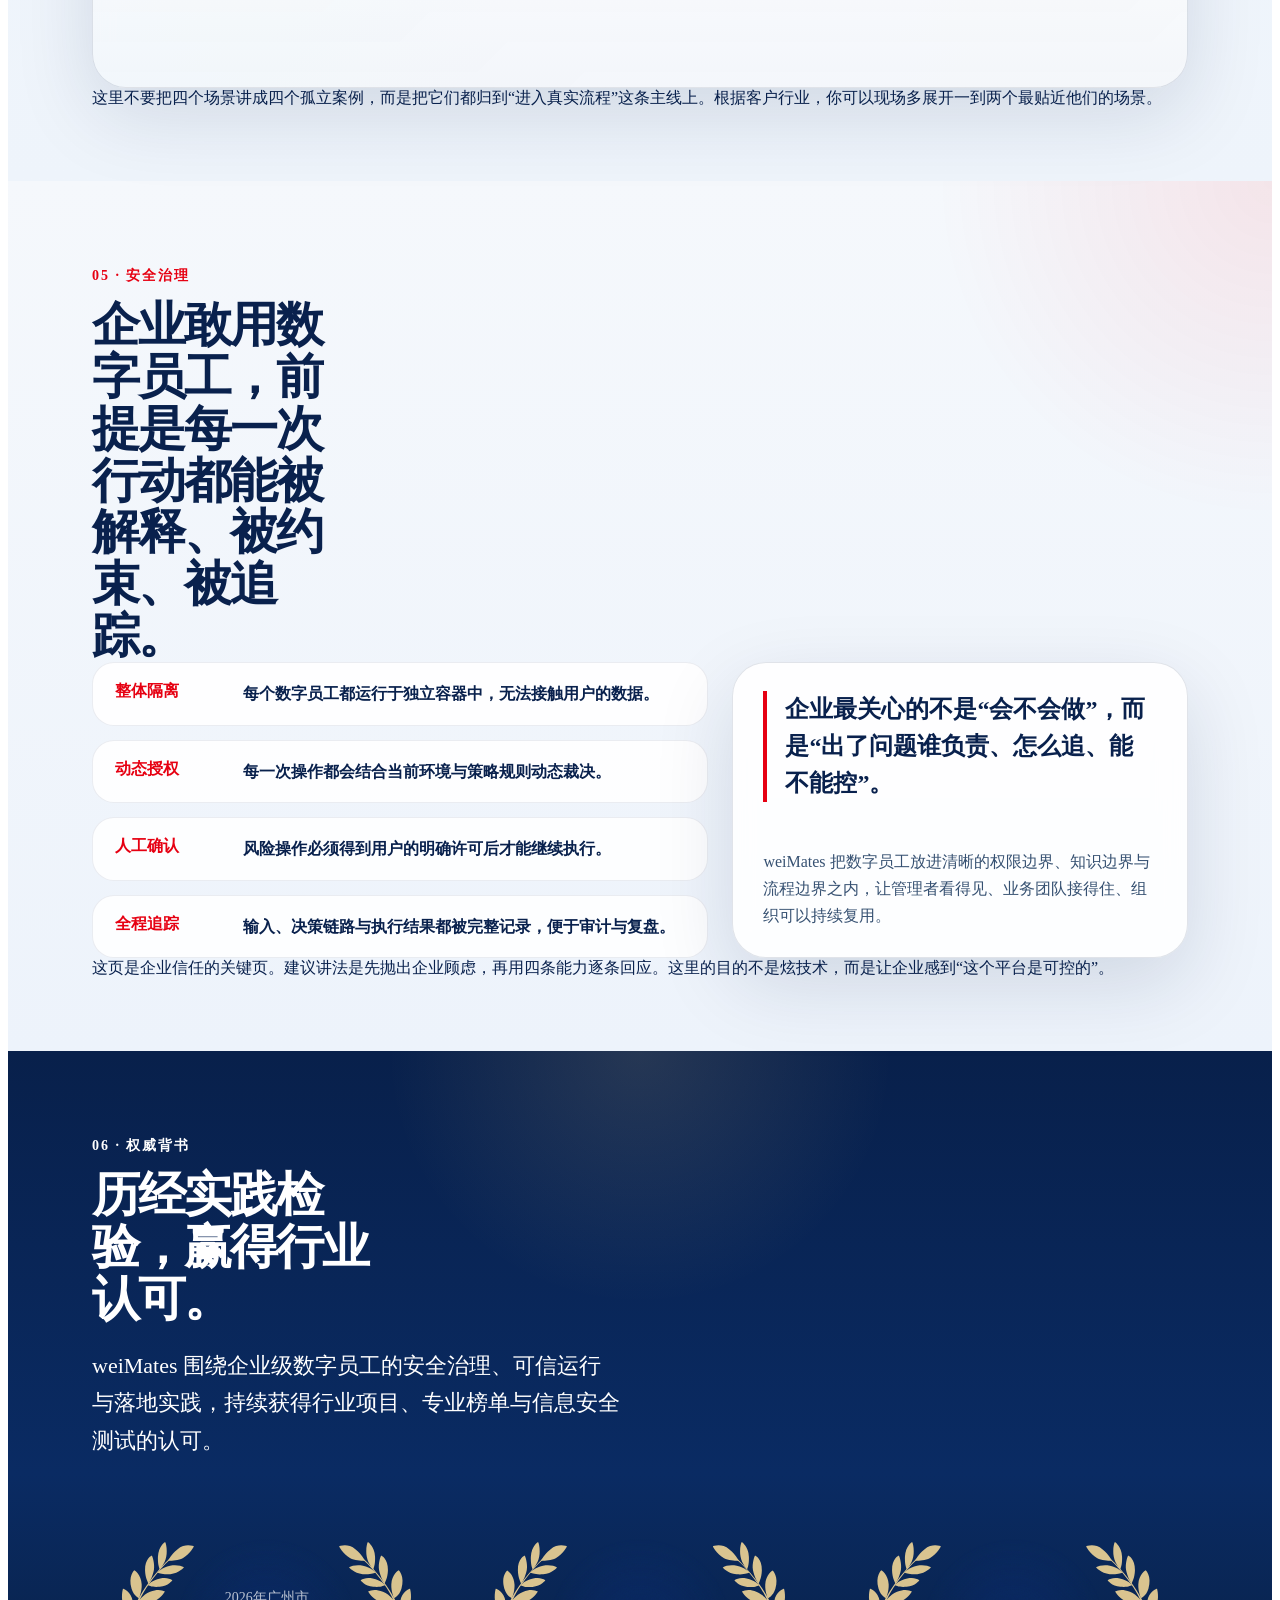
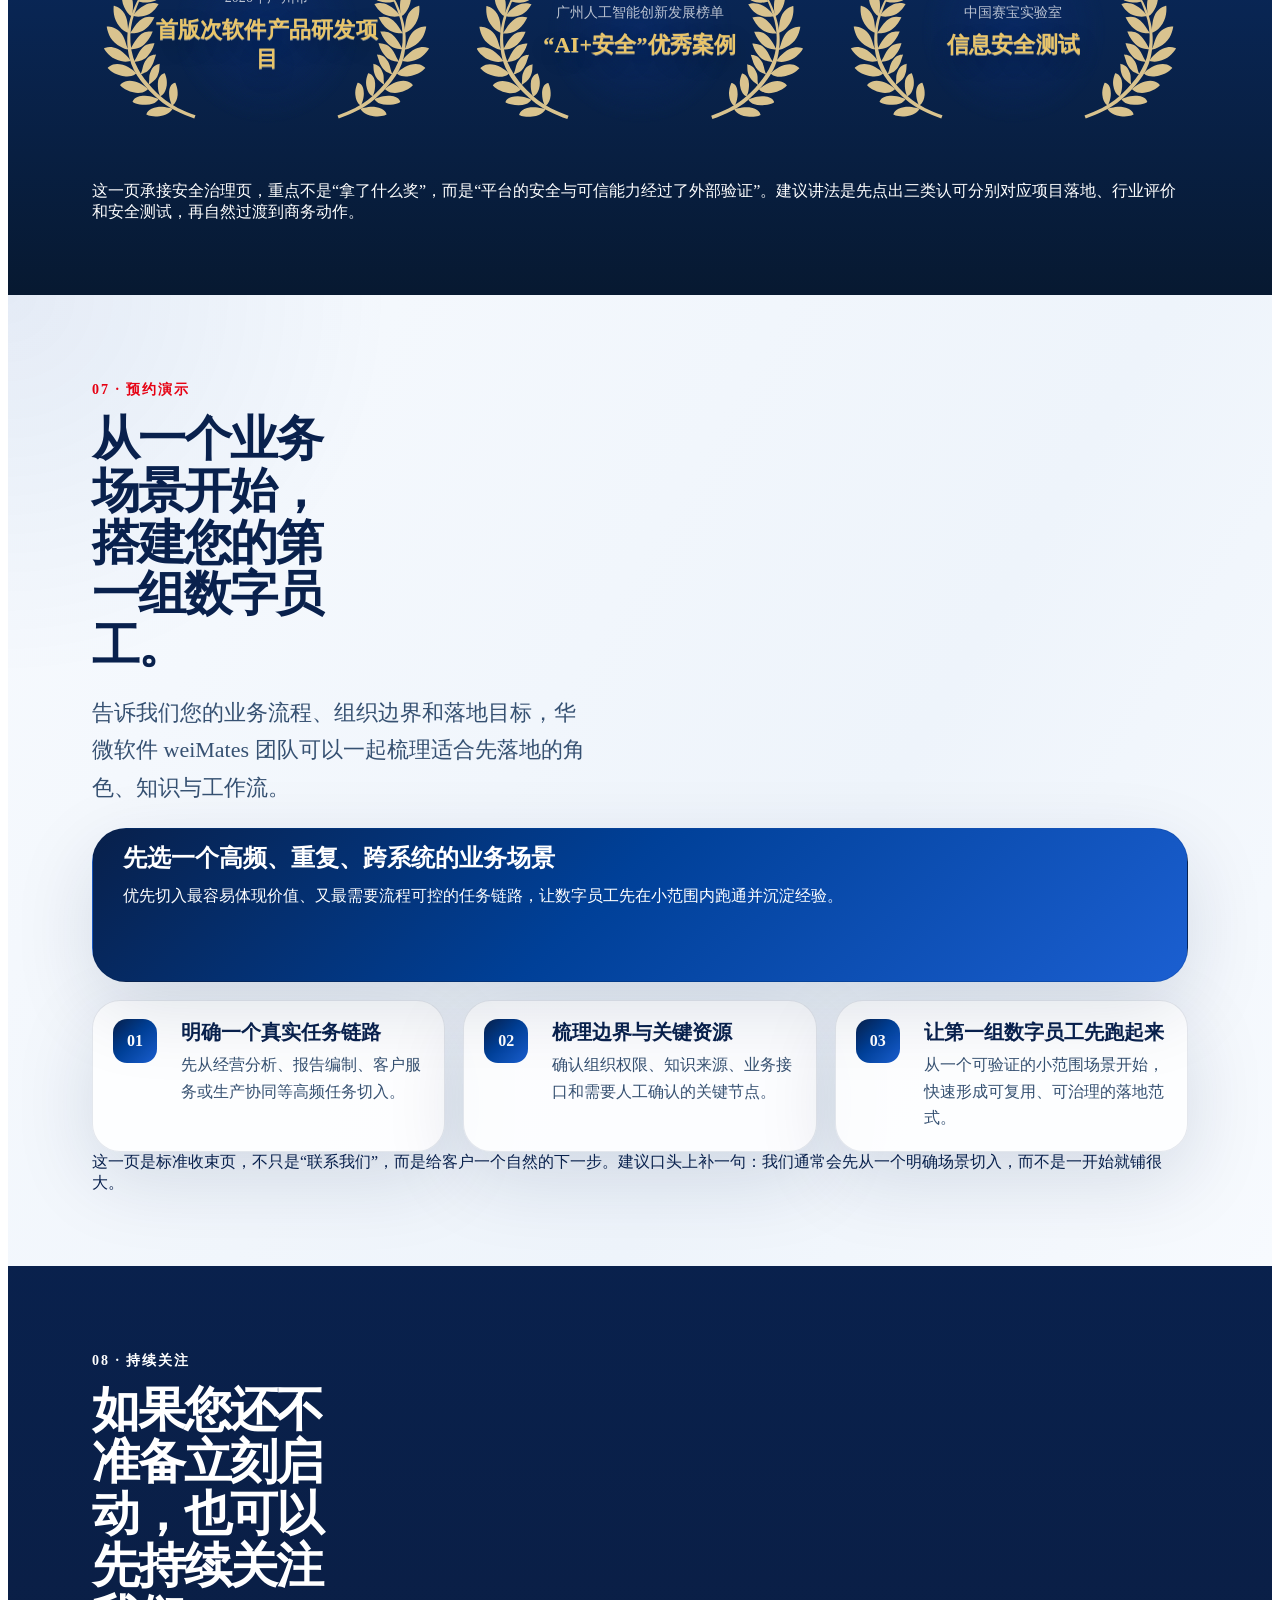
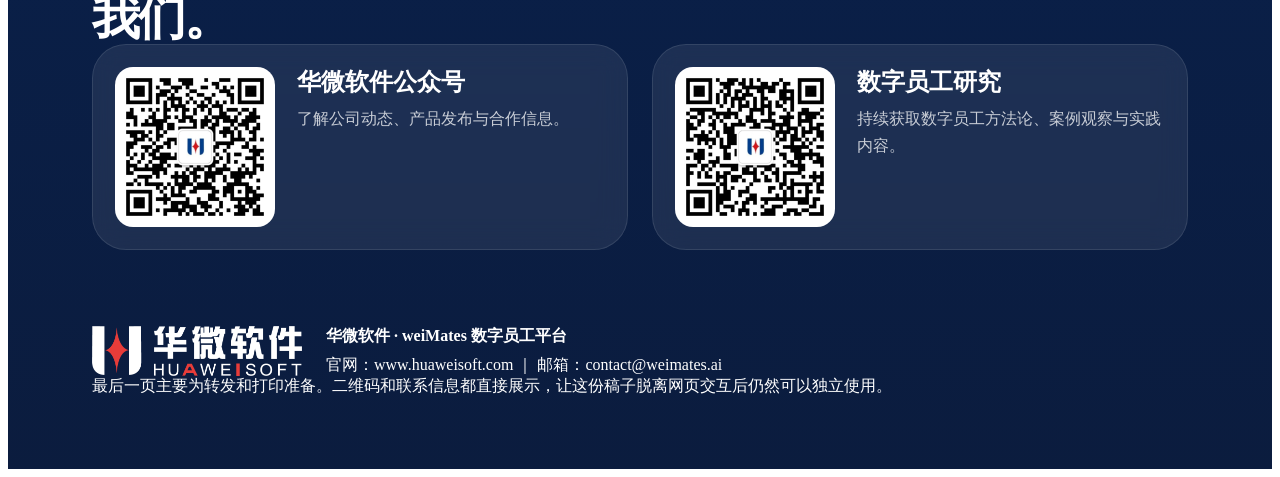
==== commit b6796866: "在html-ppt中增加了权威背书节" ====
--- a/html-ppt/index.html
+++ b/html-ppt/index.html
@@ -43,7 +43,7 @@
         <p>从历史任务与用户反馈中持续学习，沉淀为可复用能力。</p>
       </div>
     </div>
-    <div class="deck-footer"><span>weiMates · 华微软件</span><span class="slide-number" data-current="1" data-total="8"></span></div>
+    <div class="deck-footer"><span>weiMates · 华微软件</span><span class="slide-number" data-current="1" data-total="9"></span></div>
     <div class="notes">开场先建立品牌印象，不讲细节，先强调这不是聊天机器人，而是能进入业务流程的数字员工平台。三枚标签对应后面三条核心信任线：可靠、可治理、可沉淀。</div>
   </section>
 
@@ -64,7 +64,7 @@
       <span></span>
       <p>企业需要的不是另一个会聊天的入口，而是一套能够被组织、被约束、被复用的数字员工体系。</p>
     </div>
-    <div class="deck-footer"><span>平台定位</span><span class="slide-number" data-current="2" data-total="8"></span></div>
+    <div class="deck-footer"><span>平台定位</span><span class="slide-number" data-current="2" data-total="9"></span></div>
     <div class="notes">这一页把客户认知从“AI 工具”拉到“数字员工平台”。建议先讲左侧的平台价值，再讲右侧的企业角色变化，用一句话说明企业会从使用工具，走向管理数字员工，并进一步沉淀流程资产。这样客户更容易理解 weiMates 带来的不是一次性提效，而是组织能力的升级。</div>
   </section>
 
@@ -94,7 +94,7 @@
       <img src="../assets/screen-shot2.png" alt="weiMates 平台工作界面">
       <figcaption>典型工作界面：左侧是多个数字助理，中间是任务协作，对应工作空间全程可见。</figcaption>
     </figure>
-    <div class="deck-footer"><span>产品界面</span><span class="slide-number" data-current="3" data-total="8"></span></div>
+    <div class="deck-footer"><span>产品界面</span><span class="slide-number" data-current="3" data-total="9"></span></div>
     <div class="notes">这页重点是“可见”与“可协作”。不要陷入界面控件介绍，重点说明这类工作台形态更适合企业实际使用，因为它让用户知道数字员工在做什么、卡在哪里、什么时候需要人工接手。</div>
   </section>
 
@@ -123,7 +123,7 @@
         <p>从历史任务和用户反馈中不断积累经验，持续优化角色能力与工作策略。</p>
       </article>
     </div>
-    <div class="deck-footer"><span>核心优势</span><span class="slide-number" data-current="4" data-total="8"></span></div>
+    <div class="deck-footer"><span>核心优势</span><span class="slide-number" data-current="4" data-total="9"></span></div>
     <div class="notes">这页建议用“四张牌”来讲，不需要逐字读。可以按客户最敏感的顺序来讲，通常先讲资产沉淀，再讲流程固化，再讲本体理解，最后讲持续学习。</div>
   </section>
 
@@ -149,7 +149,7 @@
         <p>完成问题识别、标准答复、工单流转与服务记录整理，提升一致性与响应效率。</p>
       </article>
     </div>
-    <div class="deck-footer"><span>应用场景</span><span class="slide-number" data-current="5" data-total="8"></span></div>
+    <div class="deck-footer"><span>应用场景</span><span class="slide-number" data-current="5" data-total="9"></span></div>
     <div class="notes">这里不要把四个场景讲成四个孤立案例，而是把它们都归到“进入真实流程”这条主线上。根据客户行业，你可以现场多展开一到两个最贴近他们的场景。</div>
   </section>
 
@@ -180,12 +180,43 @@
         <p>weiMates 把数字员工放进清晰的权限边界、知识边界与流程边界之内，让管理者看得见、业务团队接得住、组织可以持续复用。</p>
       </div>
     </div>
-    <div class="deck-footer"><span>安全治理</span><span class="slide-number" data-current="6" data-total="8"></span></div>
+    <div class="deck-footer"><span>安全治理</span><span class="slide-number" data-current="6" data-total="9"></span></div>
     <div class="notes">这页是企业信任的关键页。建议讲法是先抛出企业顾虑，再用四条能力逐条回应。这里的目的不是炫技术，而是让企业感到“这个平台是可控的”。</div>
   </section>
 
+  <section class="slide honors-slide" data-title="权威背书">
+    <p class="kicker">06 · 权威背书</p>
+    <h2 class="h2">历经实践检验，赢得行业认可。</h2>
+    <p class="lede honors-lede">weiMates 围绕企业级数字员工的安全治理、可信运行与落地实践，持续获得行业项目、专业榜单与信息安全测试的认可。</p>
+    <div class="honors-grid mt-l">
+      <article class="honor-card">
+        <div class="honor-wreath" aria-hidden="true"></div>
+        <div class="honor-copy">
+          <p>2026年广州市</p>
+          <strong>首版次软件产品研发项目</strong>
+        </div>
+      </article>
+      <article class="honor-card">
+        <div class="honor-wreath" aria-hidden="true"></div>
+        <div class="honor-copy">
+          <p>广州人工智能创新发展榜单</p>
+          <strong>“AI+安全”优秀案例</strong>
+        </div>
+      </article>
+      <article class="honor-card">
+        <div class="honor-wreath" aria-hidden="true"></div>
+        <div class="honor-copy">
+          <p>中国赛宝实验室</p>
+          <strong>信息安全测试</strong>
+        </div>
+      </article>
+    </div>
+    <div class="deck-footer"><span>权威背书</span><span class="slide-number" data-current="7" data-total="9"></span></div>
+    <div class="notes">这一页承接安全治理页，重点不是“拿了什么奖”，而是“平台的安全与可信能力经过了外部验证”。建议讲法是先点出三类认可分别对应项目落地、行业评价和安全测试，再自然过渡到商务动作。</div>
+  </section>
+
   <section class="slide cta-slide" data-title="预约演示">
-    <p class="kicker">06 · 预约演示</p>
+    <p class="kicker">07 · 预约演示</p>
     <h2 class="h2">从一个业务场景开始，搭建您的第一组数字员工。</h2>
     <p class="lede">告诉我们您的业务流程、组织边界和落地目标，华微软件 weiMates 团队可以一起梳理适合先落地的角色、知识与工作流。</p>
     <div class="cta-hero mt-s">
@@ -217,12 +248,12 @@
         </div>
       </article>
     </div>
-    <div class="deck-footer"><span>预约演示</span><span class="slide-number" data-current="7" data-total="8"></span></div>
+    <div class="deck-footer"><span>预约演示</span><span class="slide-number" data-current="8" data-total="9"></span></div>
     <div class="notes">这一页是标准收束页，不只是“联系我们”，而是给客户一个自然的下一步。建议口头上补一句：我们通常会先从一个明确场景切入，而不是一开始就铺很大。</div>
   </section>
 
   <section class="slide contact-slide" data-title="持续关注">
-    <p class="kicker">07 · 持续关注</p>
+    <p class="kicker">08 · 持续关注</p>
     <h2 class="h2">如果您还不准备立刻启动，也可以先持续关注我们。</h2>
     <div class="contact-layout mt-l">
       <article class="qr-card">
@@ -247,7 +278,7 @@
         <p>官网：www.huaweisoft.com ｜ 邮箱：contact@weimates.ai</p>
       </div>
     </div>
-    <div class="deck-footer"><span>持续关注</span><span class="slide-number" data-current="8" data-total="8"></span></div>
+    <div class="deck-footer"><span>持续关注</span><span class="slide-number" data-current="9" data-total="9"></span></div>
     <div class="notes">最后一页主要为转发和打印准备。二维码和联系信息都直接展示，让这份稿子脱离网页交互后仍然可以独立使用。</div>
   </section>
 
--- a/html-ppt/style.css
+++ b/html-ppt/style.css
@@ -456,6 +456,81 @@
   line-height: 1.55;
 }
 
+.tpl-weimates-customer-demo .honors-slide {
+  background:
+    radial-gradient(circle at top center, rgba(255, 221, 148, 0.12), transparent 24%),
+    linear-gradient(180deg, #08204b 0%, #0a2b63 50%, #071931 100%);
+  color: #fff;
+}
+
+.tpl-weimates-customer-demo .honors-slide .h2,
+.tpl-weimates-customer-demo .honors-slide .kicker,
+.tpl-weimates-customer-demo .honors-slide .lede,
+.tpl-weimates-customer-demo .honors-slide .deck-footer {
+  color: #fff;
+}
+
+.tpl-weimates-customer-demo .honors-slide .h2 {
+  max-width: 13ch;
+}
+
+.tpl-weimates-customer-demo .honors-lede {
+  max-width: 48ch;
+  color: rgba(255, 255, 255, 0.82);
+}
+
+.tpl-weimates-customer-demo .honors-grid {
+  display: grid;
+  grid-template-columns: repeat(3, minmax(0, 1fr));
+  gap: 24px;
+}
+
+.tpl-weimates-customer-demo .honor-card {
+  position: relative;
+  min-height: 300px;
+  display: grid;
+  place-items: center;
+  padding: 0 12px;
+}
+
+.tpl-weimates-customer-demo .honor-wreath {
+  width: 100%;
+  height: 260px;
+  background:
+    radial-gradient(circle at center, rgba(255, 232, 179, 0.16), transparent 46%),
+    url("../assets/laurel-wreath.svg") center / contain no-repeat;
+  opacity: 0.9;
+  filter: invert(86%) sepia(21%) saturate(594%) hue-rotate(357deg) brightness(98%) contrast(92%);
+}
+
+.tpl-weimates-customer-demo .honor-copy {
+  position: absolute;
+  inset: 50% 54px auto;
+  transform: translateY(-50%);
+  z-index: 1;
+  text-align: center;
+}
+
+.tpl-weimates-customer-demo .honor-copy p {
+  margin: 0 0 8px;
+  font-size: 14px;
+  line-height: 1.45;
+  color: rgba(255, 255, 255, 0.72);
+}
+
+.tpl-weimates-customer-demo .honor-copy strong {
+  display: block;
+  font-family: var(--font-display);
+  font-size: 22px;
+  line-height: 1.3;
+  font-weight: 700;
+  letter-spacing: 0.01em;
+  color: #e9c56a;
+  text-shadow:
+    0 1px 0 rgba(255, 245, 214, 0.42),
+    0 8px 22px rgba(0, 0, 0, 0.22);
+}
+
 .tpl-weimates-customer-demo .cta-slide {
   background:
     radial-gradient(circle at top left, rgba(0, 64, 152, 0.08), transparent 24%),
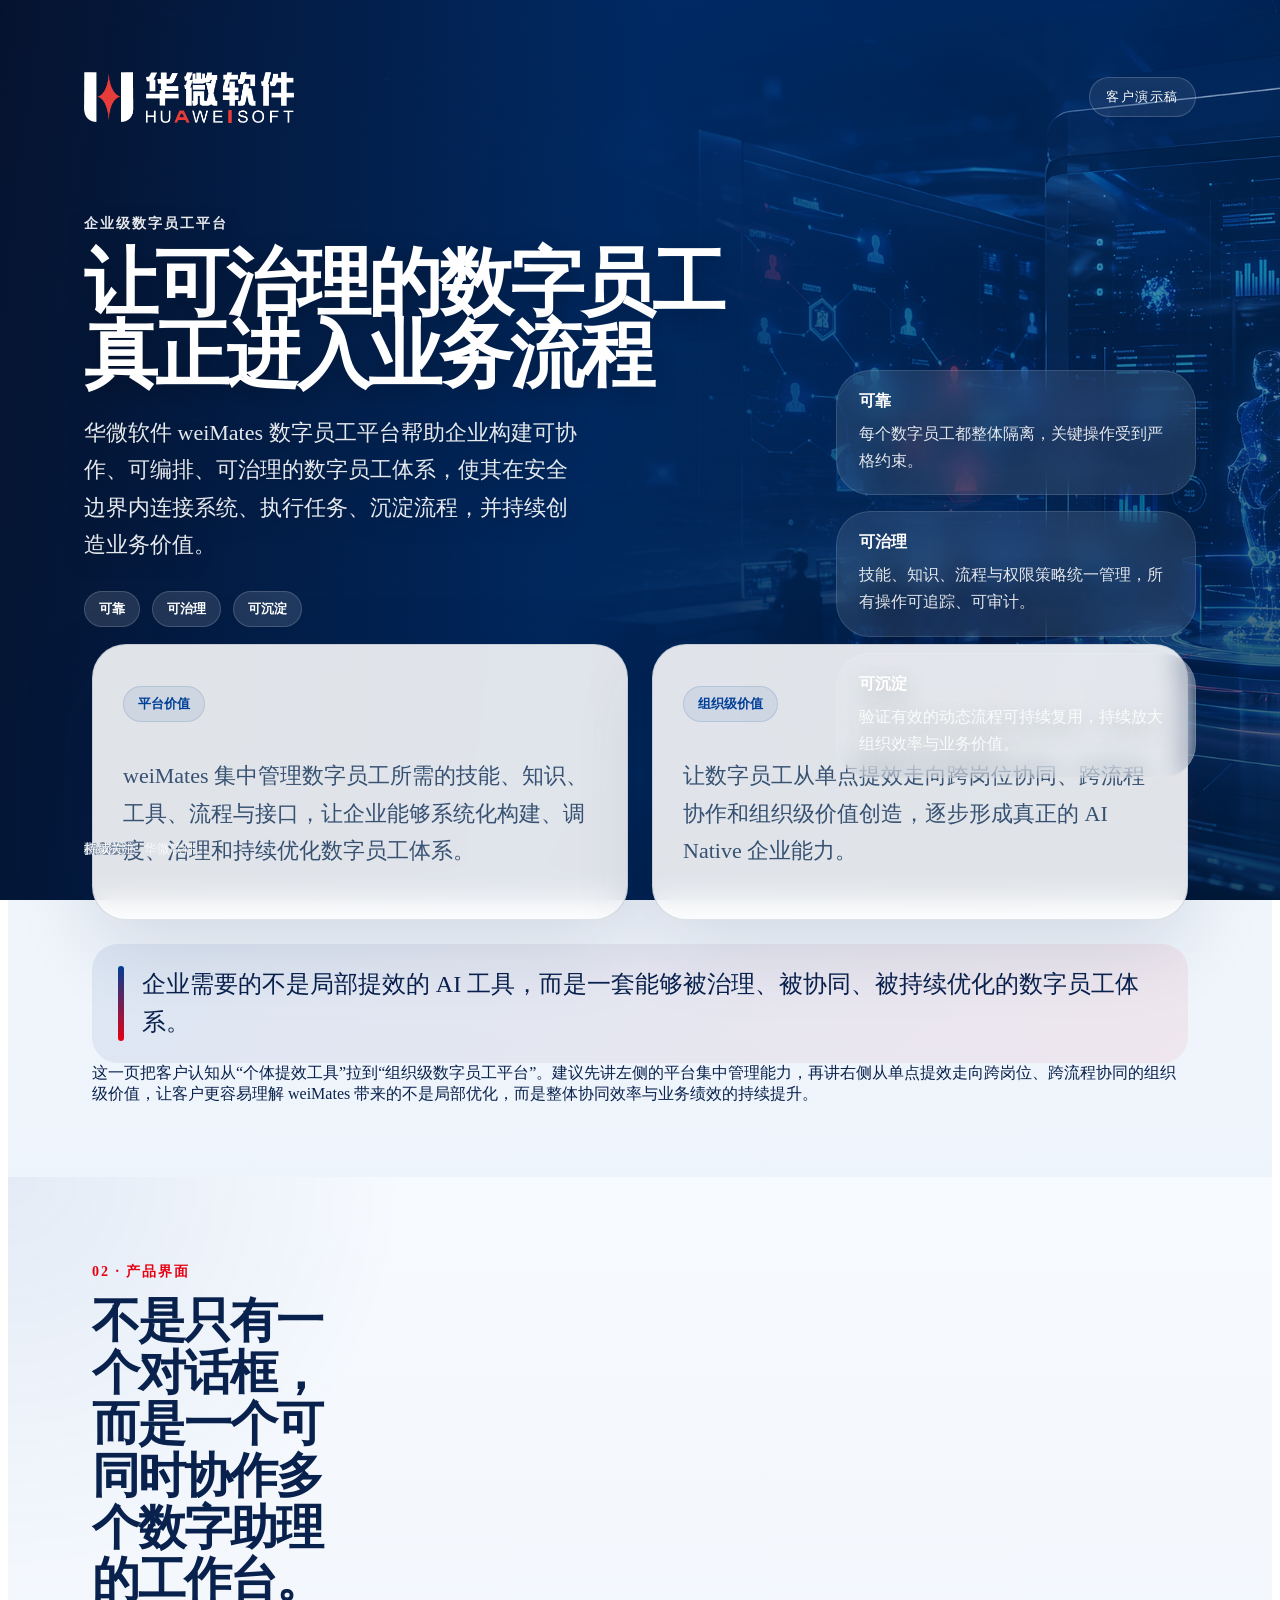
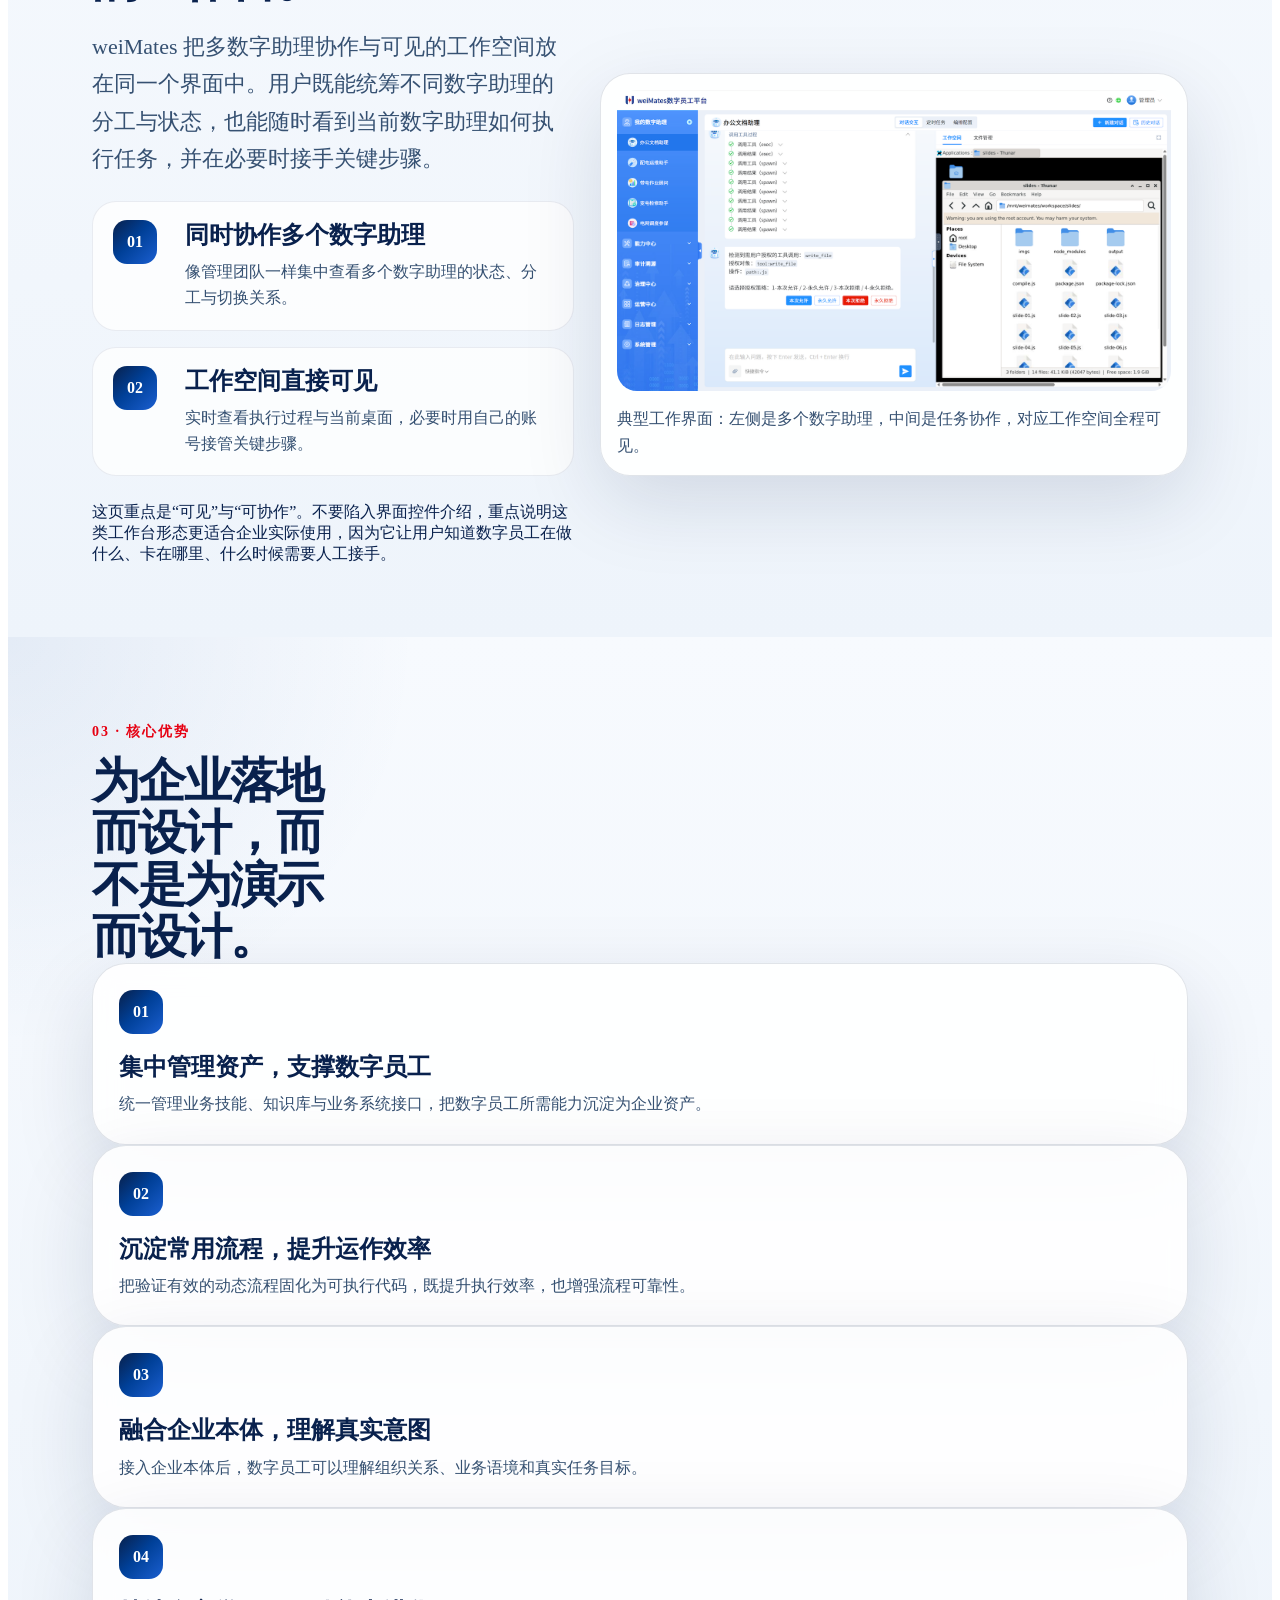
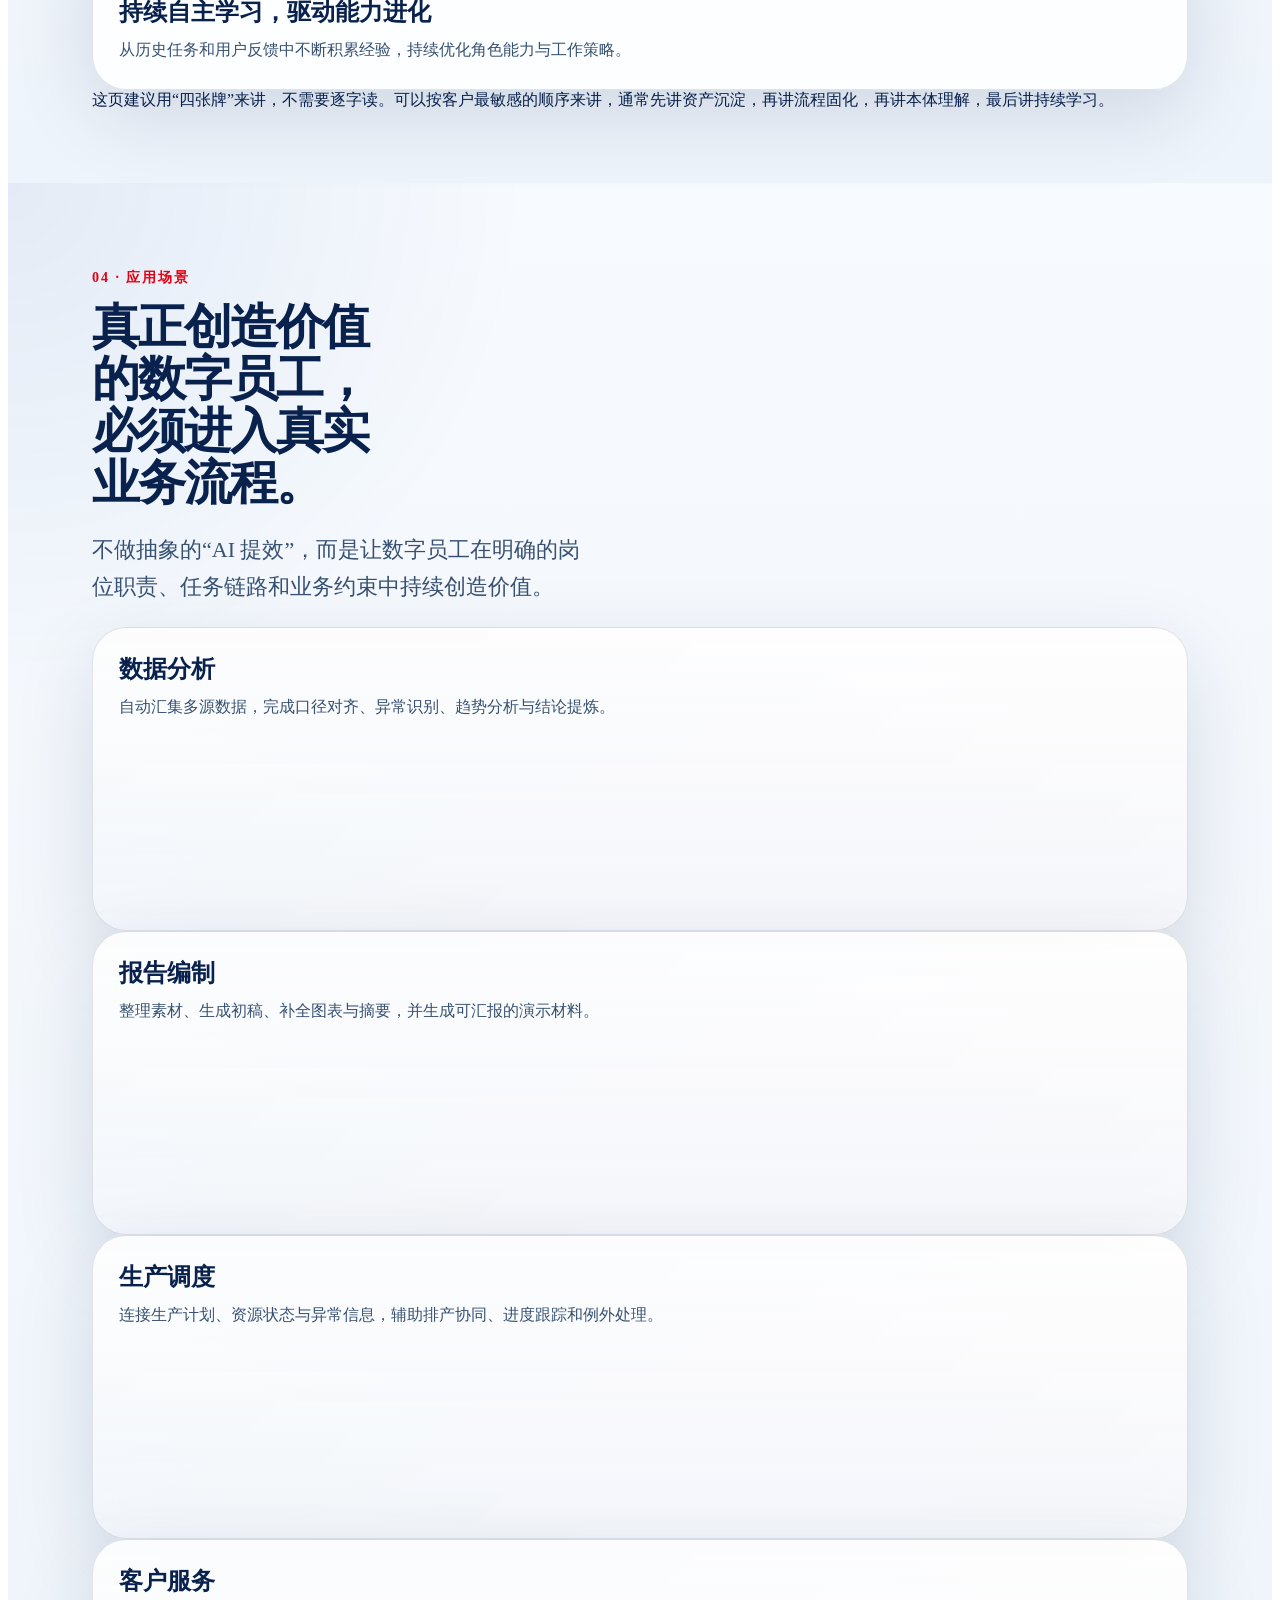
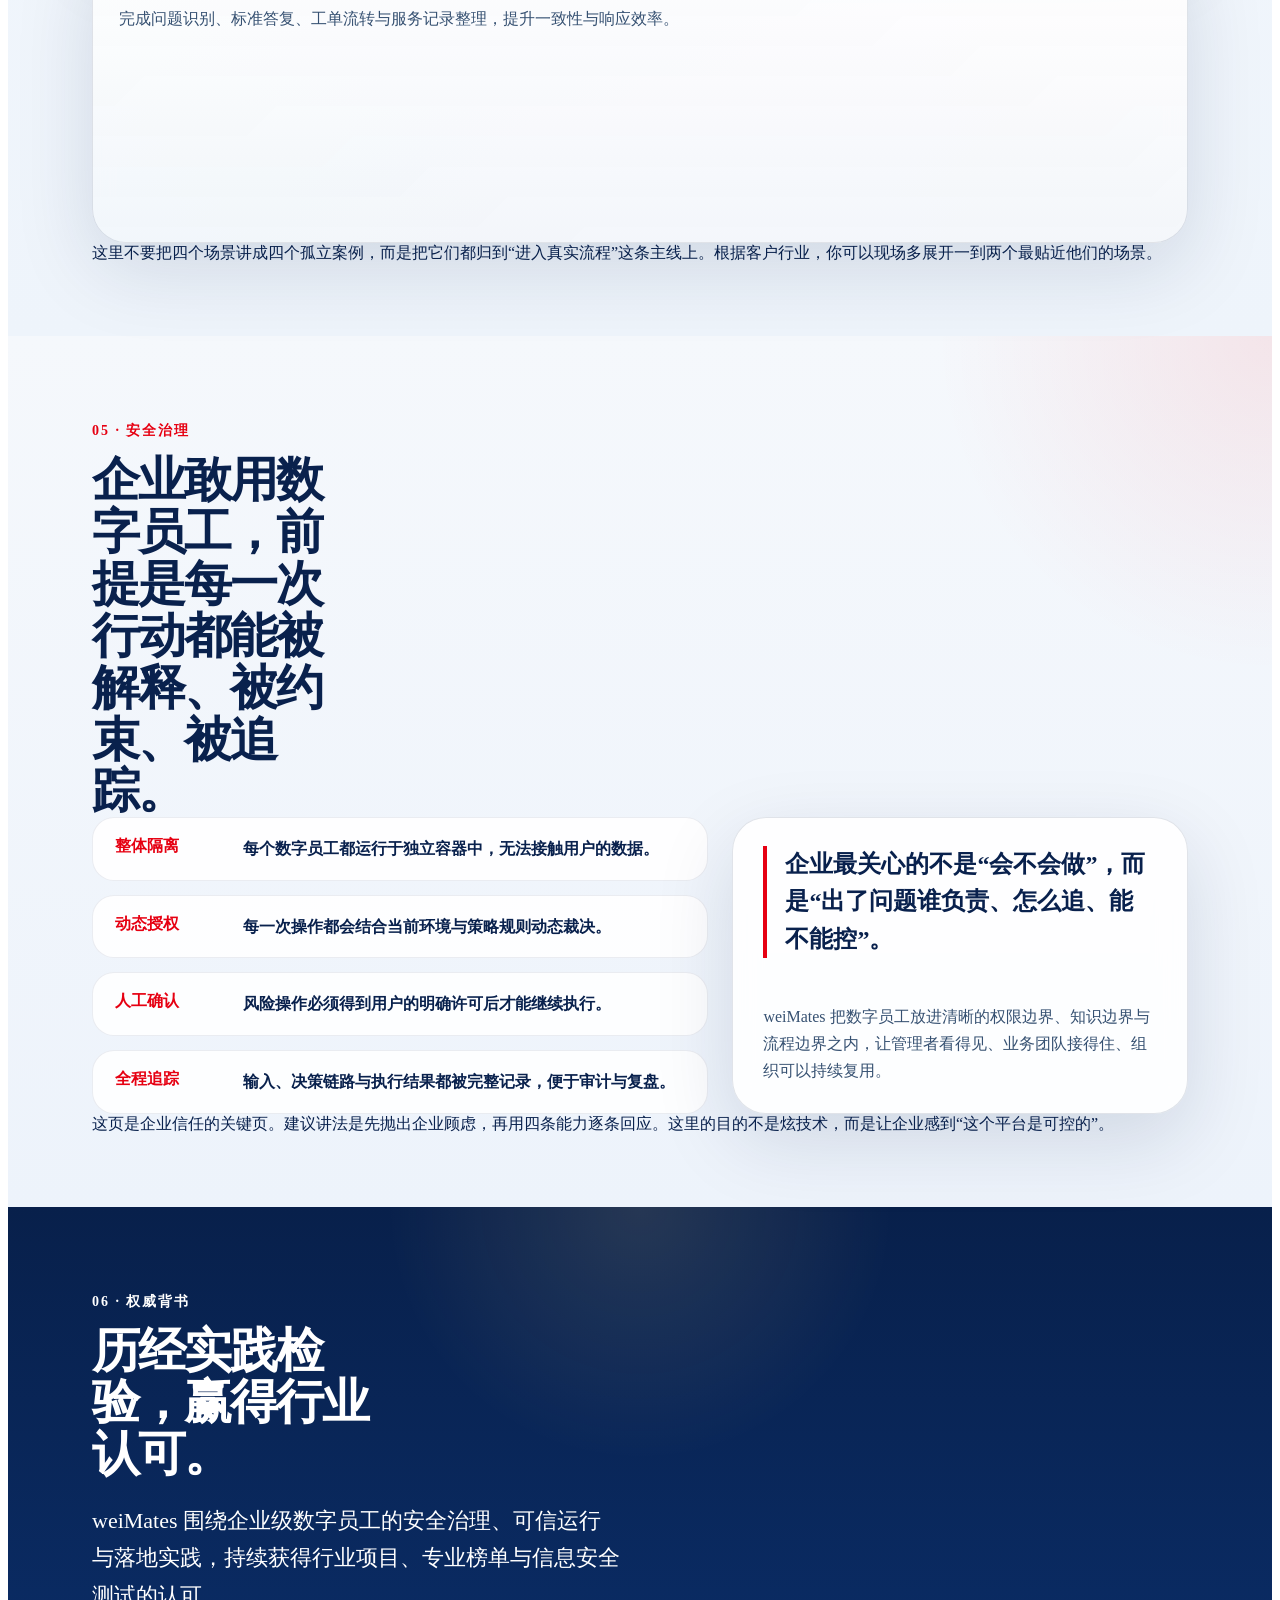
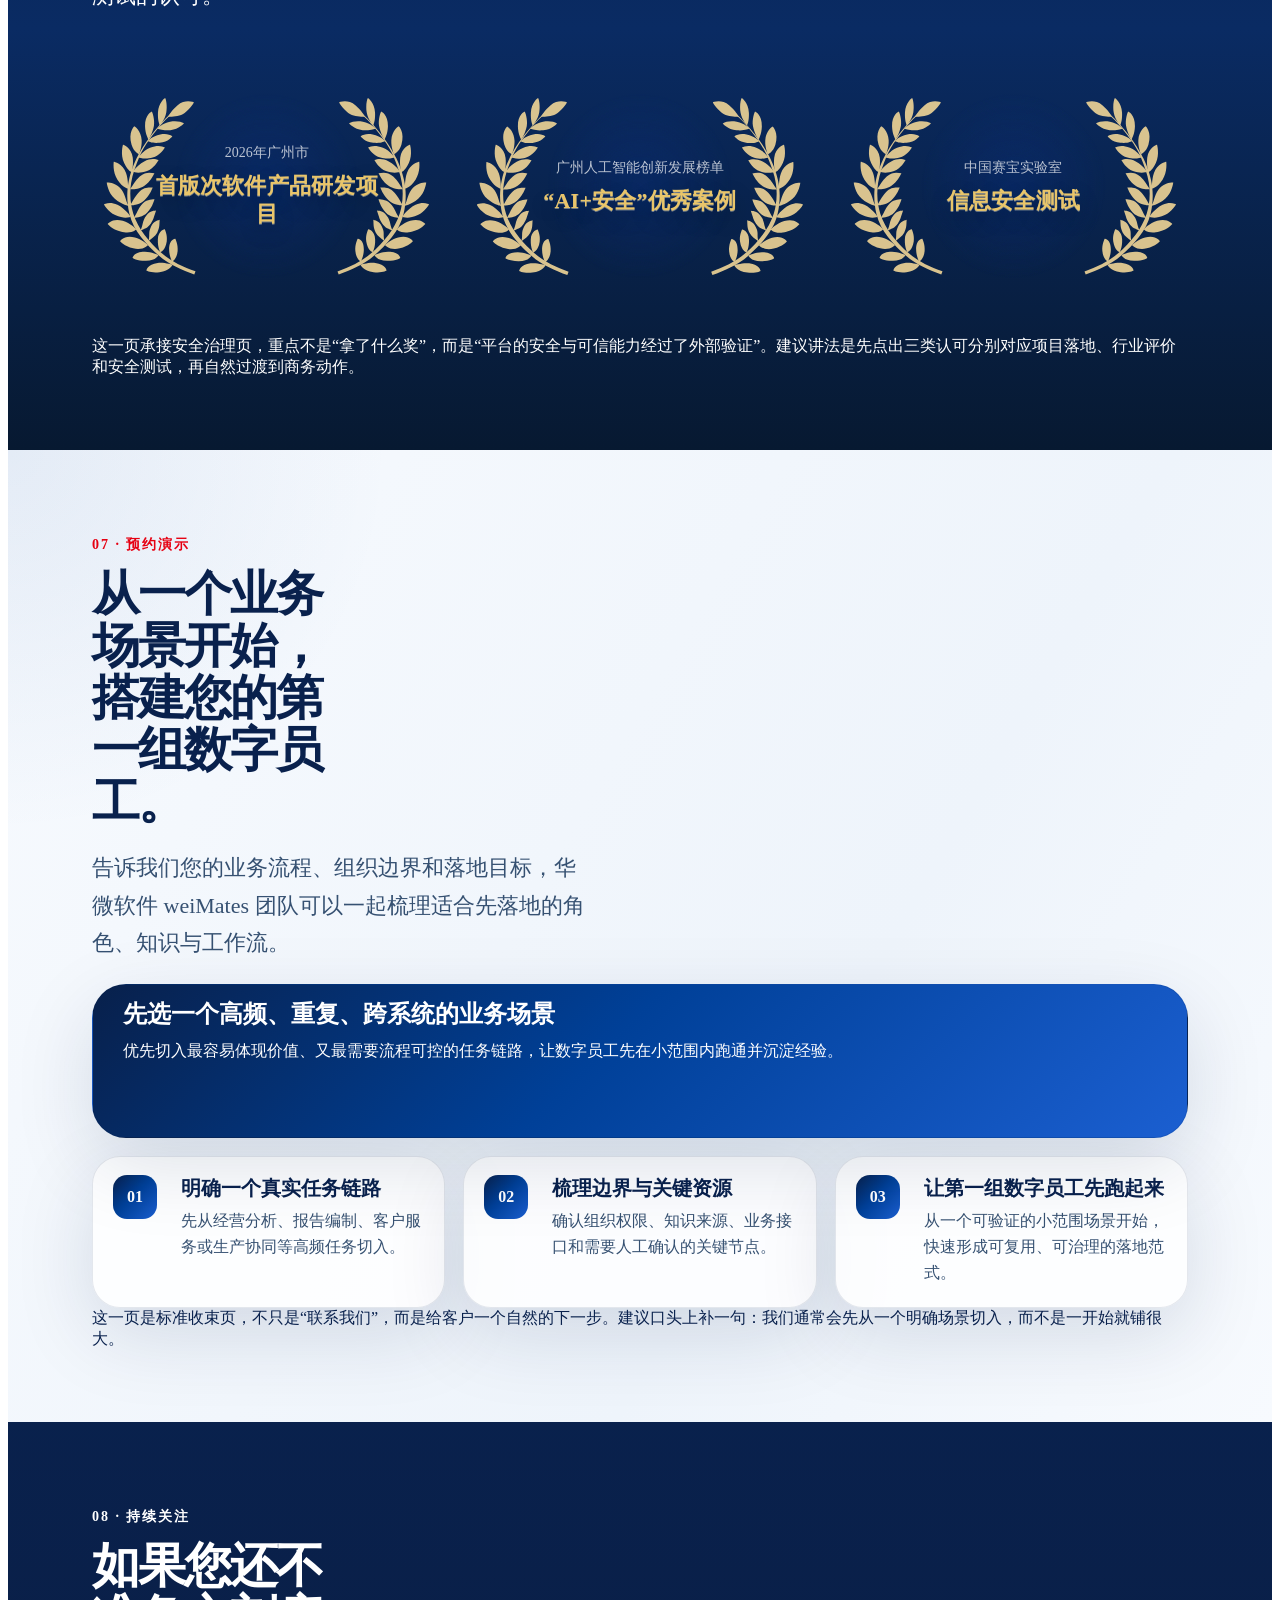
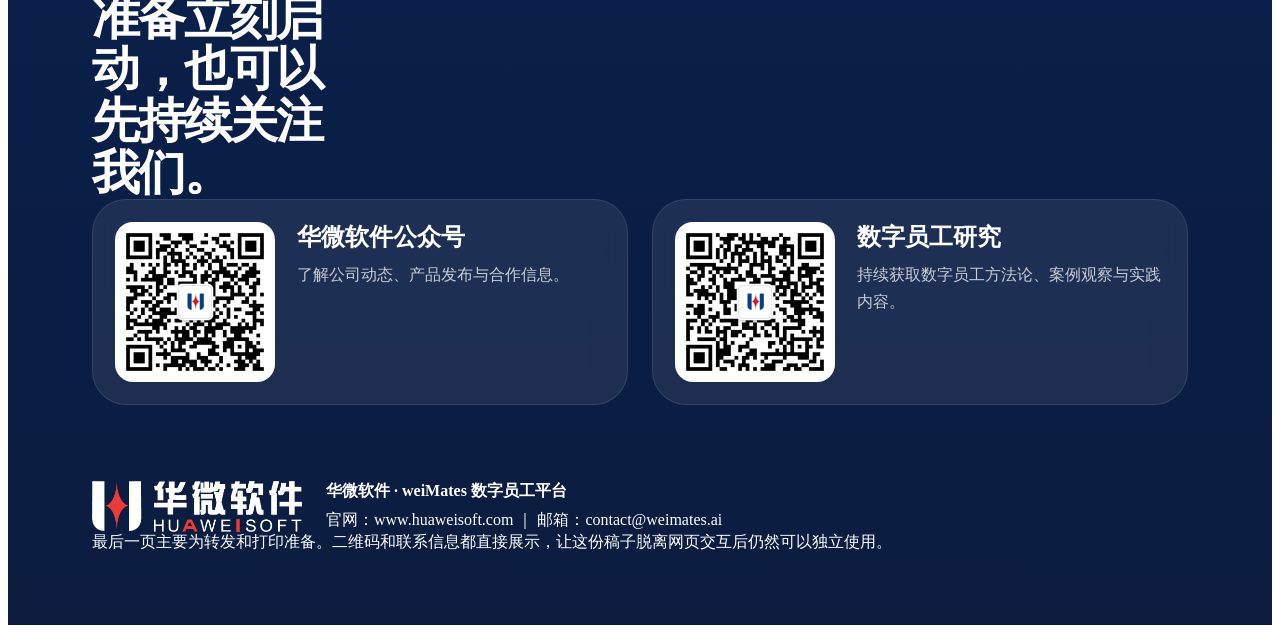
==== commit fd58db1b: "引入了OpenSpec，更新了封面和“平台定位”" ====
--- a/html-ppt/index.html
+++ b/html-ppt/index.html
@@ -21,51 +21,51 @@
     </div>
     <div class="hero-copy">
       <p class="kicker">企业级数字员工平台</p>
-      <h1 class="h1 anim-fade-up" data-anim="fade-up">让数字员工<br>真正进入业务流程</h1>
-      <p class="lede">华微软件 weiMates 为企业构建可协作、可编排、可治理的数字员工体系，让 AI 持续处理任务、连接系统、沉淀经验，并在可控边界内独立工作。</p>
+      <h1 class="h1 anim-fade-up" data-anim="fade-up">让可治理的数字员工<br>真正进入业务流程</h1>
+      <p class="lede">华微软件 weiMates 数字员工平台帮助企业构建可协作、可编排、可治理的数字员工体系，使其在安全边界内连接系统、执行任务、沉淀流程，并持续创造业务价值。</p>
       <div class="hero-pills">
         <span>可靠</span>
         <span>可治理</span>
         <span>可沉淀</span>
       </div>
     </div>
-    <div class="metric-stack">
-      <div class="metric-card">
-        <strong>整体隔离</strong>
-        <p>每个数字员工运行在独立工作空间中，边界清晰，便于理解与管理。</p>
-      </div>
-      <div class="metric-card">
-        <strong>动态管控</strong>
-        <p>每次操作都能结合身份、上下文与策略规则实时裁决。</p>
-      </div>
-      <div class="metric-card">
-        <strong>持续进化</strong>
-        <p>从历史任务与用户反馈中持续学习，沉淀为可复用能力。</p>
-      </div>
-    </div>
+      <div class="metric-stack">
+        <div class="metric-card">
+          <strong>可靠</strong>
+          <p>每个数字员工都整体隔离，关键操作受到严格约束。</p>
+        </div>
+        <div class="metric-card">
+          <strong>可治理</strong>
+          <p>技能、知识、流程与权限策略统一管理，所有操作可追踪、可审计。</p>
+        </div>
+        <div class="metric-card">
+          <strong>可沉淀</strong>
+          <p>验证有效的动态流程可持续复用，持续放大组织效率与业务价值。</p>
+        </div>
+      </div>
     <div class="deck-footer"><span>weiMates · 华微软件</span><span class="slide-number" data-current="1" data-total="9"></span></div>
     <div class="notes">开场先建立品牌印象，不讲细节，先强调这不是聊天机器人，而是能进入业务流程的数字员工平台。三枚标签对应后面三条核心信任线：可靠、可治理、可沉淀。</div>
   </section>
 
   <section class="slide" data-title="平台定位">
     <p class="kicker">01 · 平台定位</p>
-    <h2 class="h2">不是提供几个固定的数字员工，而是提供一整套可私有化部署的平台和能力。</h2>
+    <h2 class="h2">不是只提升员工个体的工作效率，而是通过可治理的数字员工平台，推动企业整体协同效率与业务绩效持续提升。</h2>
     <div class="positioning-grid mt-l">
       <div class="card statement-card">
         <p class="eyebrow">平台价值</p>
-        <p class="lede">weiMates 集中管理数字员工所需的技能、知识、工具与接口，让企业用户能根据自己的需要高效地构建、使用与优化自己的数字助理。</p>
+        <p class="lede">weiMates 集中管理数字员工所需的技能、知识、工具、流程与接口，让企业能够系统化构建、调度、治理和持续优化数字员工体系。</p>
       </div>
       <div class="card statement-card">
-        <p class="eyebrow">企业角色变化</p>
-        <p class="lede">企业与 AI 的关系，正在从把它当作工具来使用，走向管理能够独立协作的数字员工，并进一步把经过验证的做法沉淀为可持续复用的流程资产。</p>
+        <p class="eyebrow">组织级价值</p>
+        <p class="lede">让数字员工从单点提效走向跨岗位协同、跨流程协作和组织级价值创造，逐步形成真正的 AI Native 企业能力。</p>
       </div>
     </div>
     <div class="quote-band">
       <span></span>
-      <p>企业需要的不是另一个会聊天的入口，而是一套能够被组织、被约束、被复用的数字员工体系。</p>
+      <p>企业需要的不是局部提效的 AI 工具，而是一套能够被治理、被协同、被持续优化的数字员工体系。</p>
     </div>
     <div class="deck-footer"><span>平台定位</span><span class="slide-number" data-current="2" data-total="9"></span></div>
-    <div class="notes">这一页把客户认知从“AI 工具”拉到“数字员工平台”。建议先讲左侧的平台价值，再讲右侧的企业角色变化，用一句话说明企业会从使用工具，走向管理数字员工，并进一步沉淀流程资产。这样客户更容易理解 weiMates 带来的不是一次性提效，而是组织能力的升级。</div>
+    <div class="notes">这一页把客户认知从“个体提效工具”拉到“组织级数字员工平台”。建议先讲左侧的平台集中管理能力，再讲右侧从单点提效走向跨岗位、跨流程协同的组织级价值，让客户更容易理解 weiMates 带来的不是局部优化，而是整体协同效率与业务绩效的持续提升。</div>
   </section>
 
   <section class="slide interface-slide" data-title="产品界面">
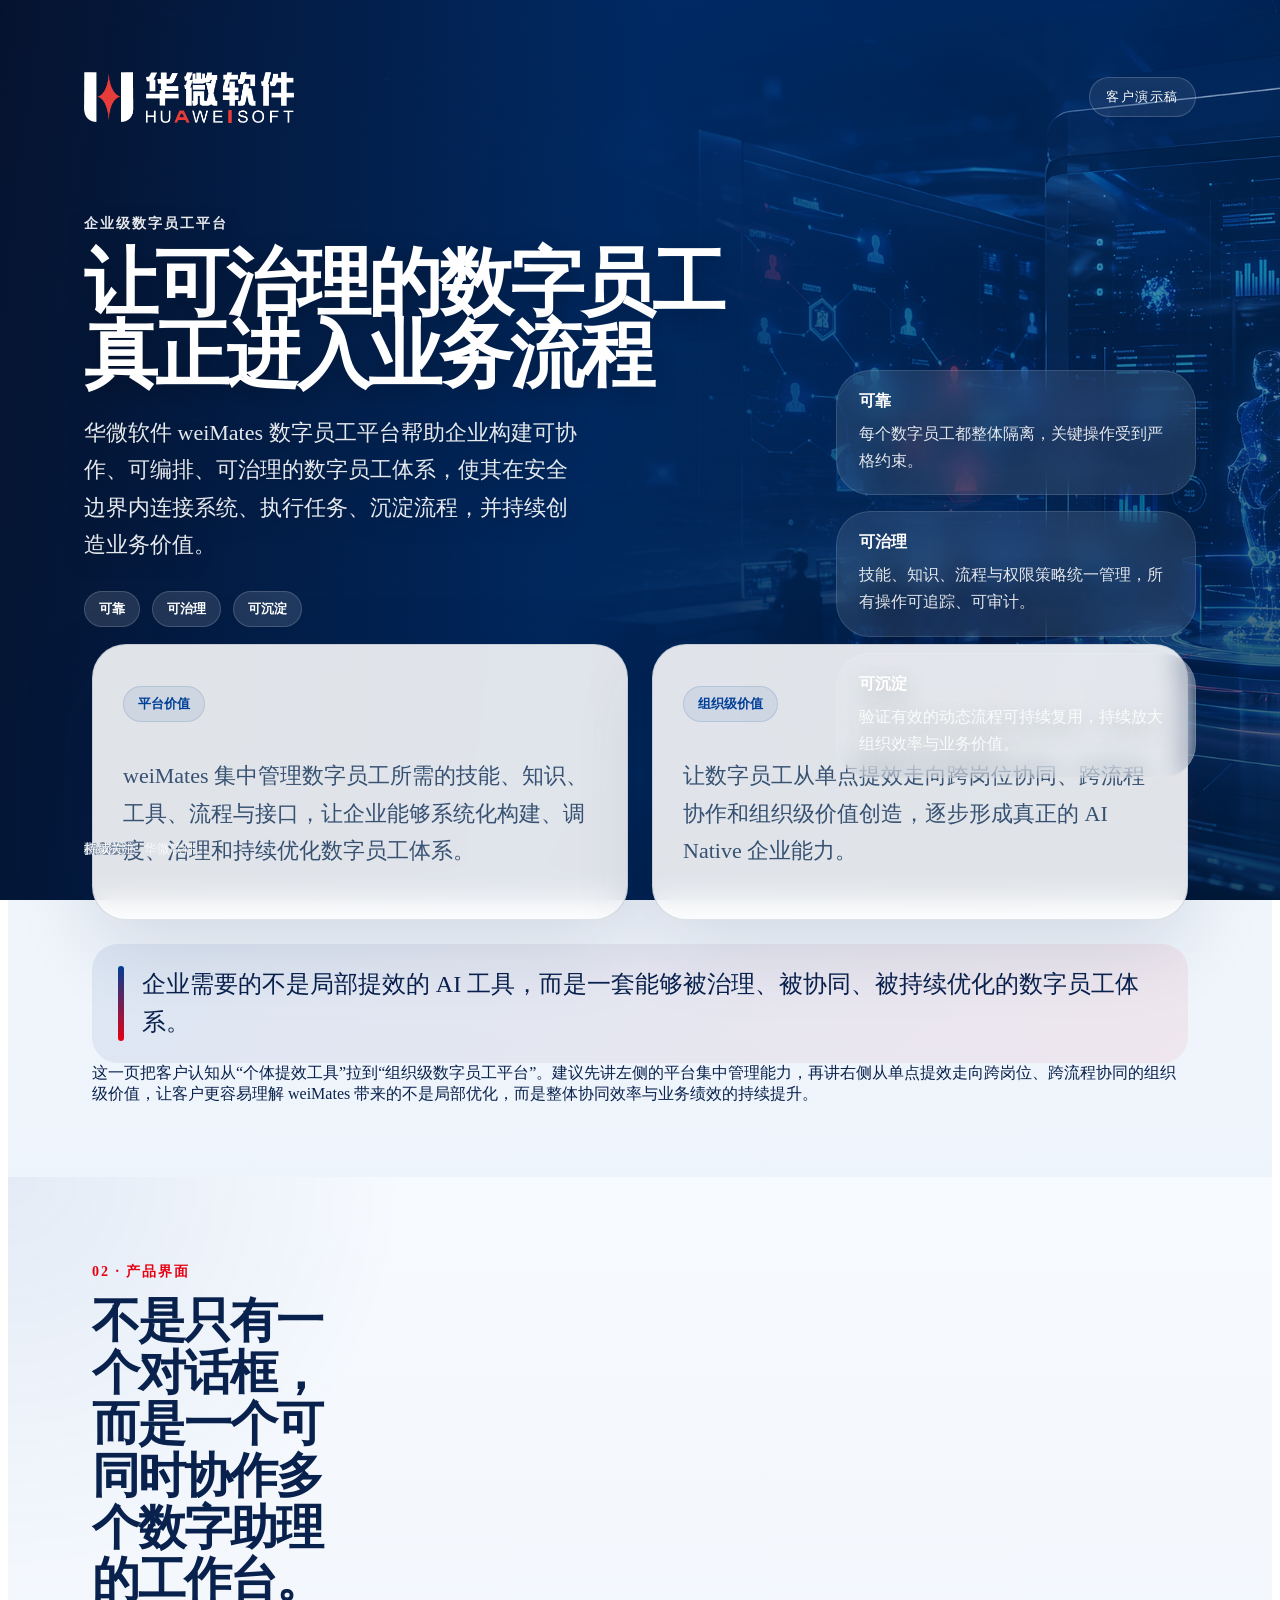
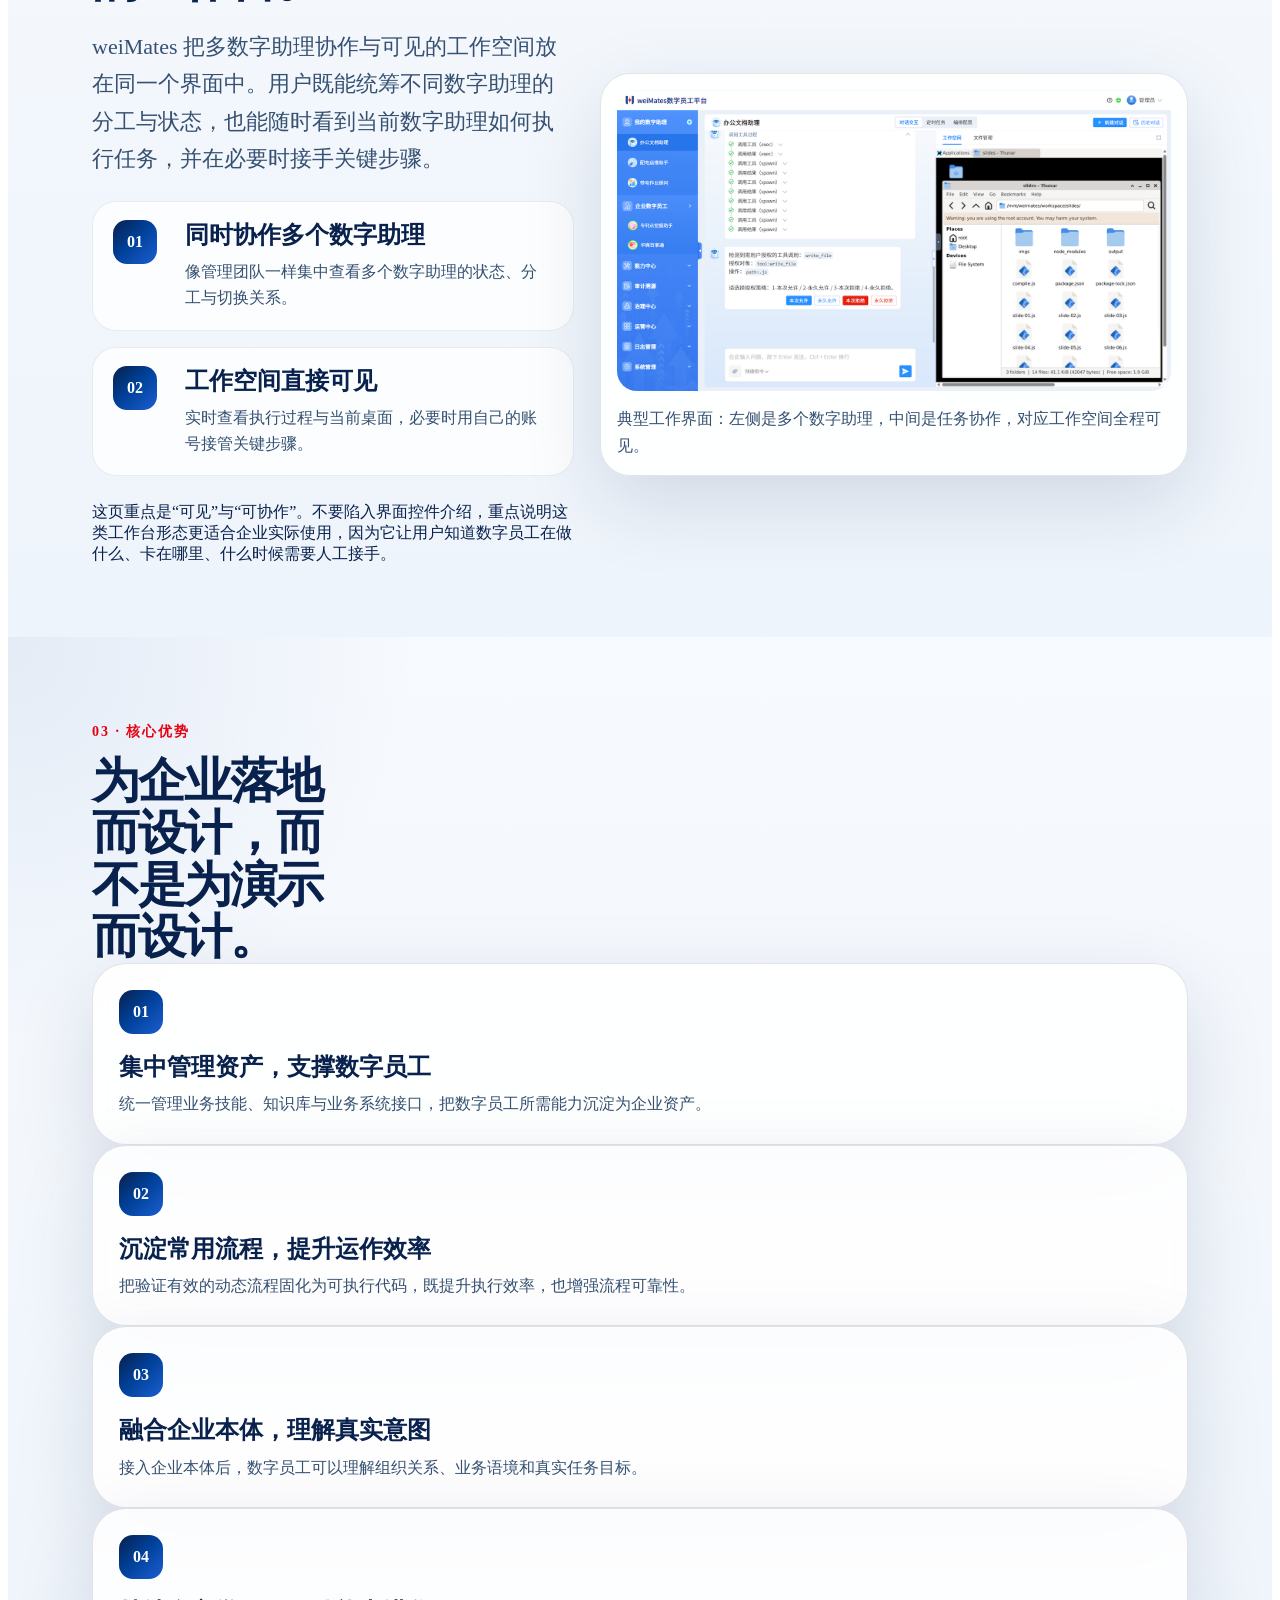
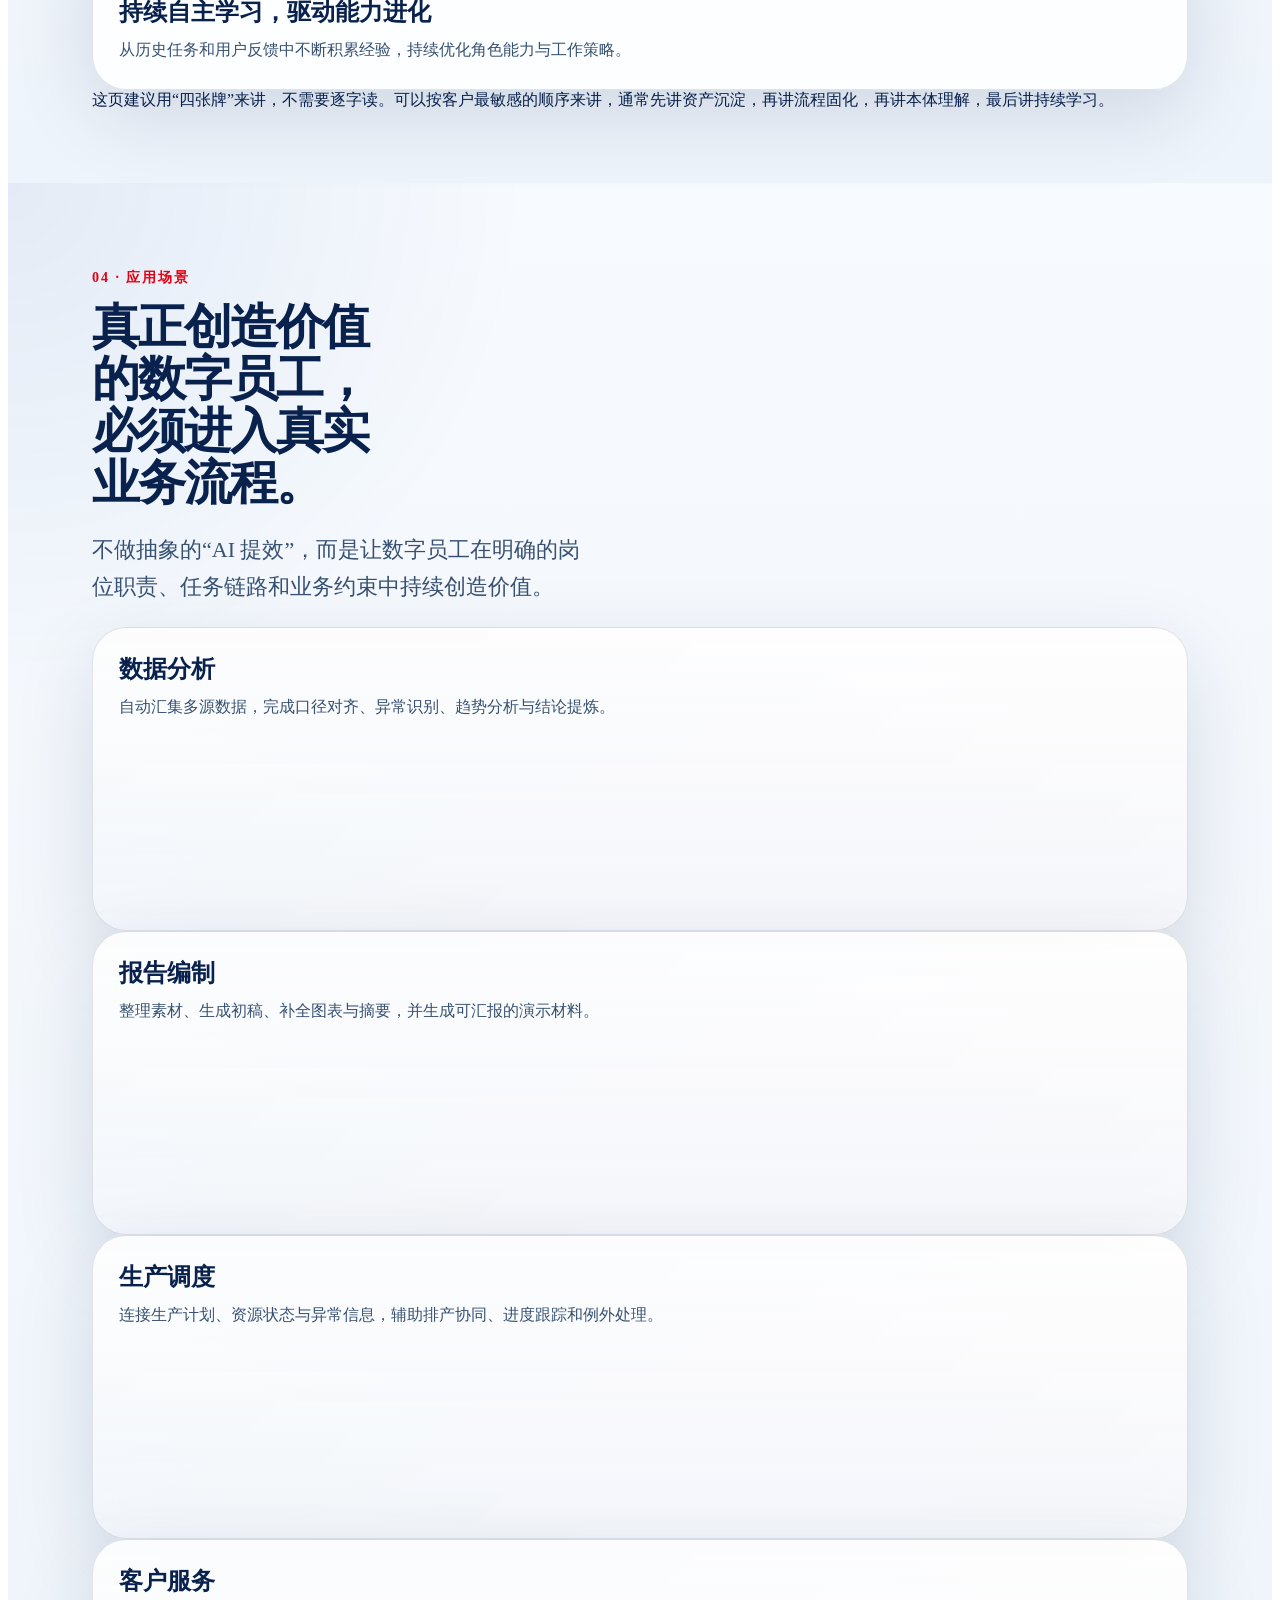
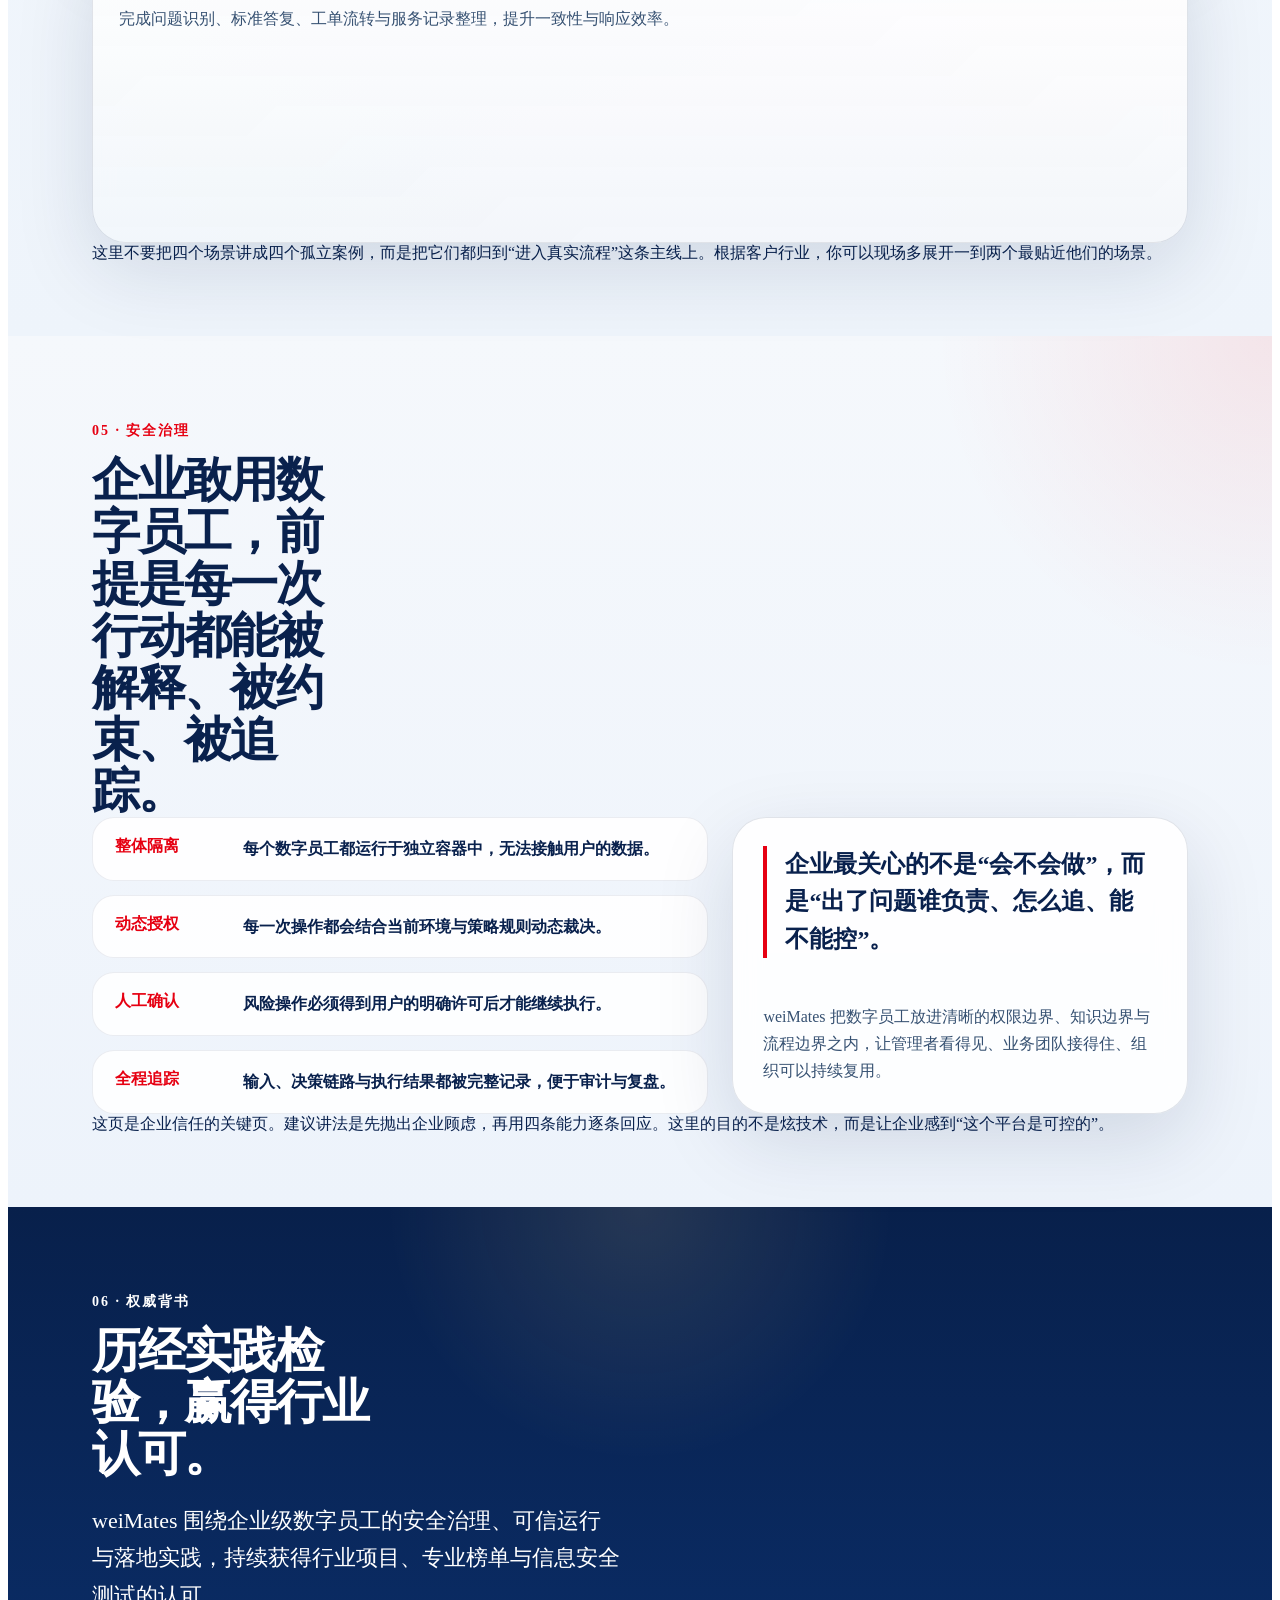
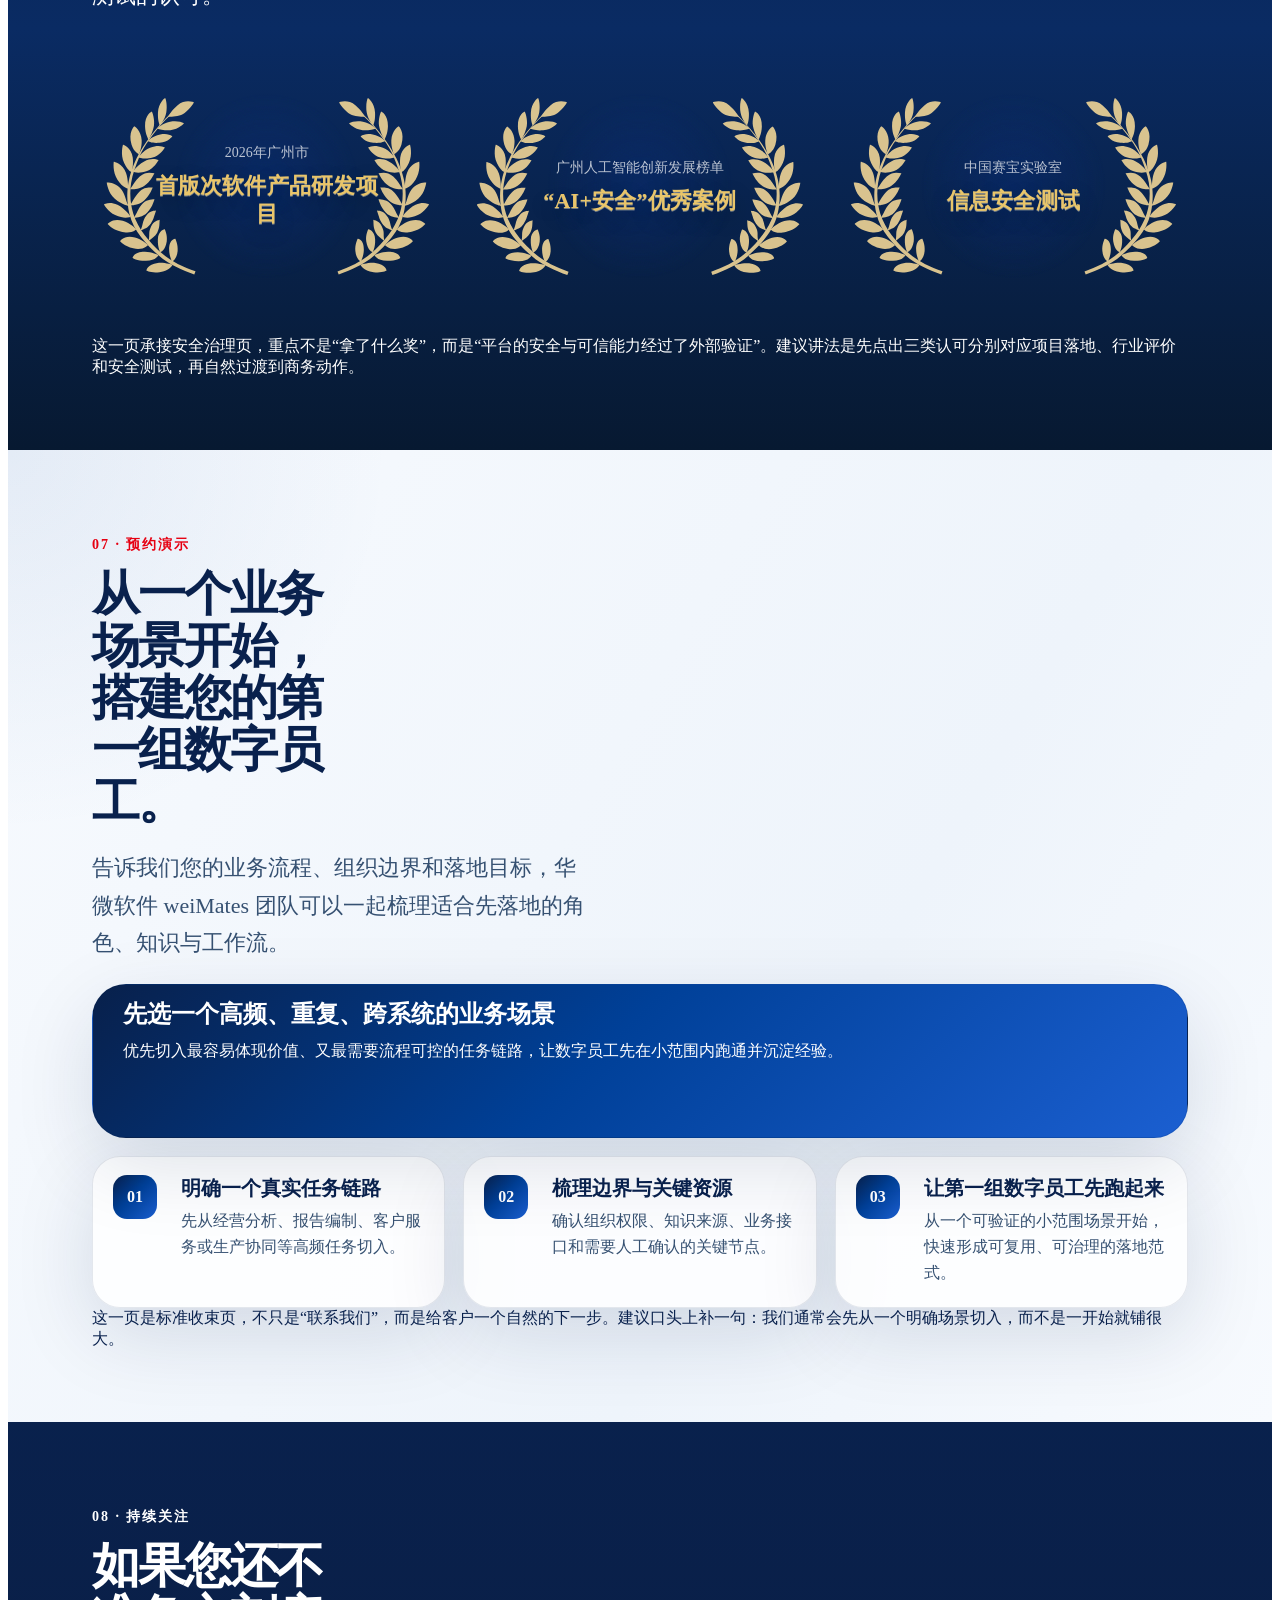
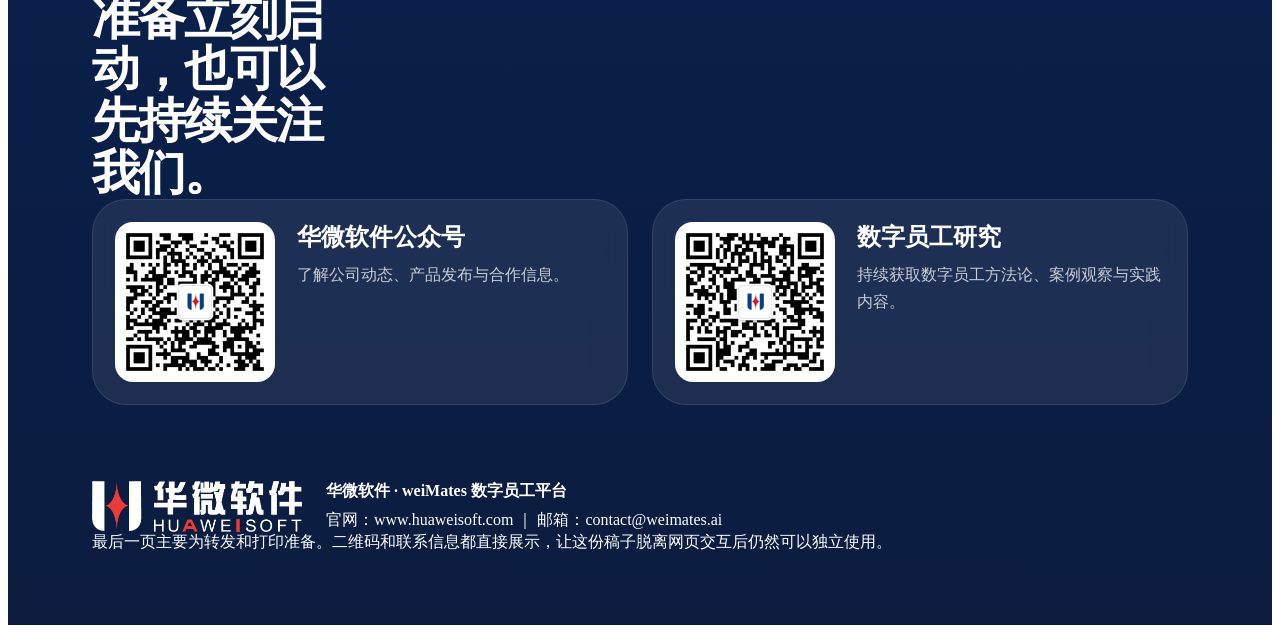
==== commit 491101f7: "更换了屏幕截图" ====
--- a/html-ppt/index.html
+++ b/html-ppt/index.html
@@ -91,7 +91,7 @@
       </div>
     </div>
     <figure class="interface-frame">
-      <img src="../assets/screen-shot2.png" alt="weiMates 平台工作界面">
+      <img src="../assets/screen-shot3.png" alt="weiMates 平台工作界面">
       <figcaption>典型工作界面：左侧是多个数字助理，中间是任务协作，对应工作空间全程可见。</figcaption>
     </figure>
     <div class="deck-footer"><span>产品界面</span><span class="slide-number" data-current="3" data-total="9"></span></div>
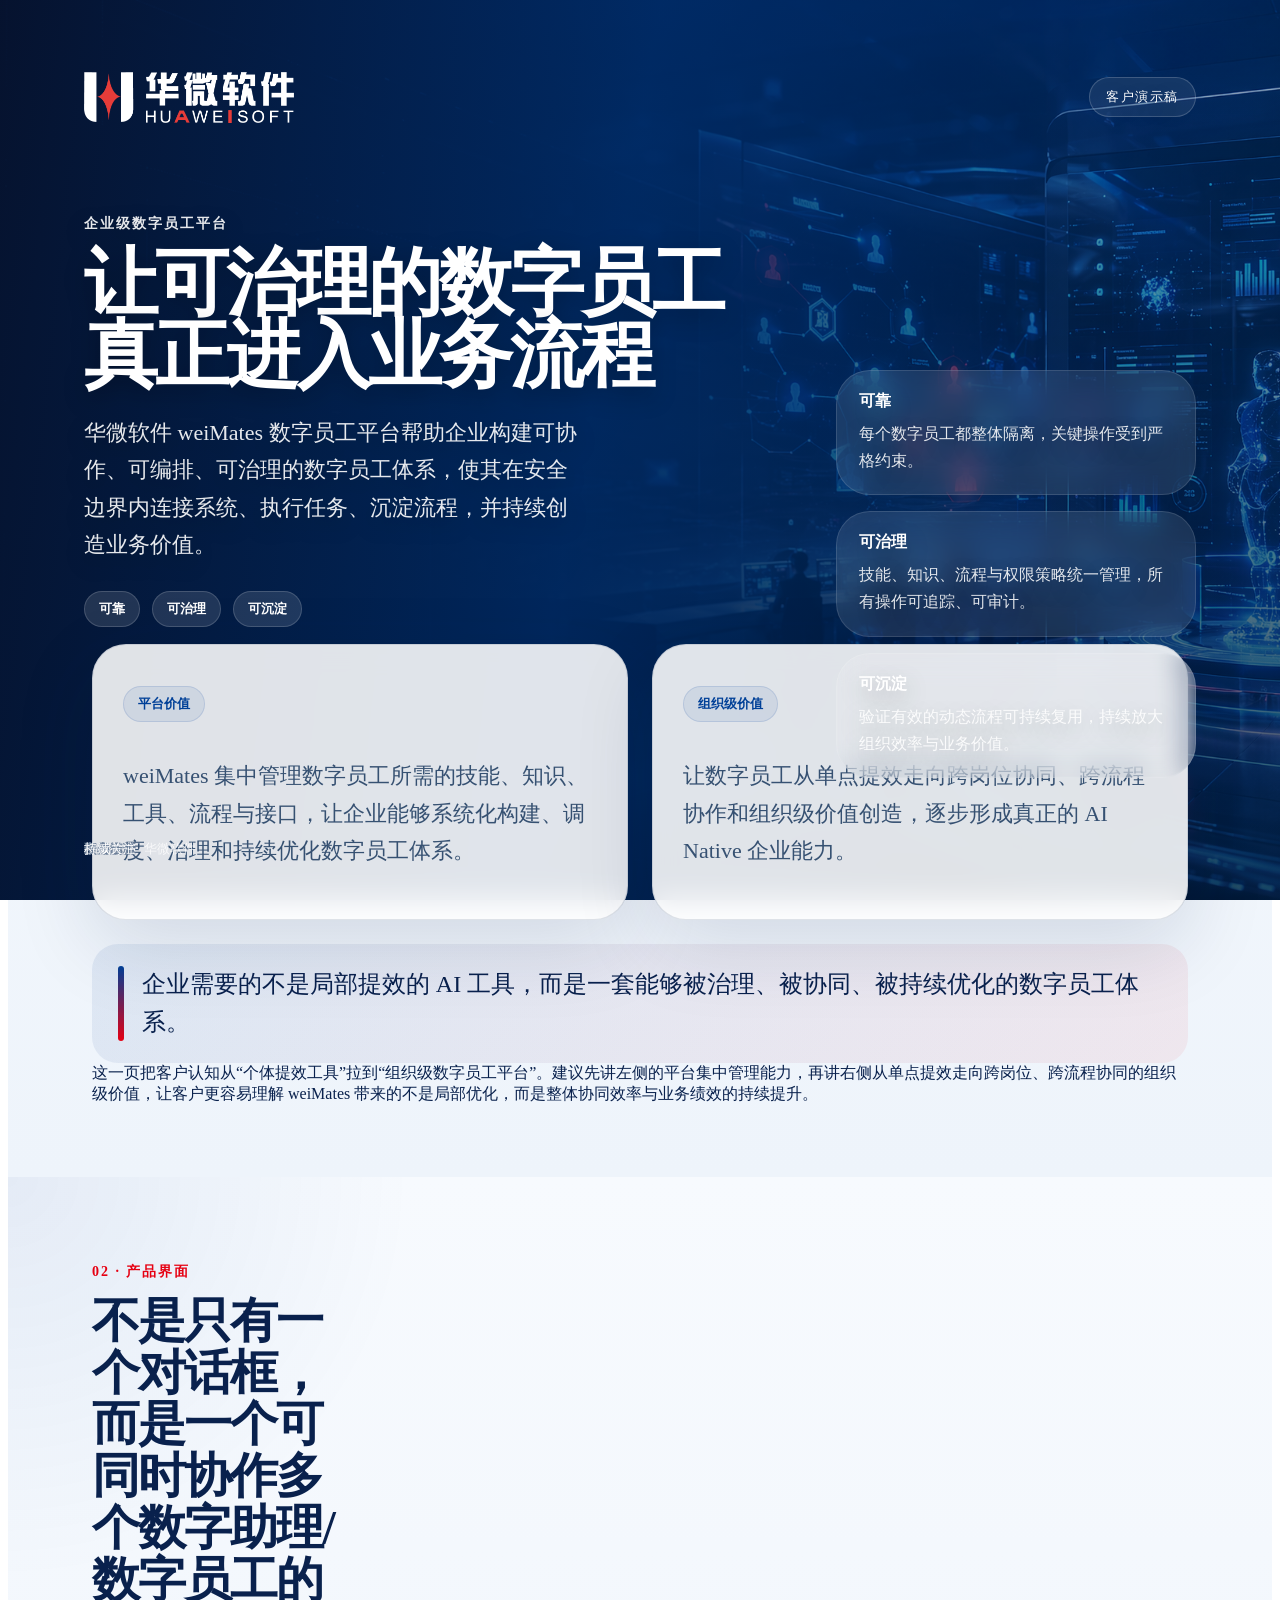
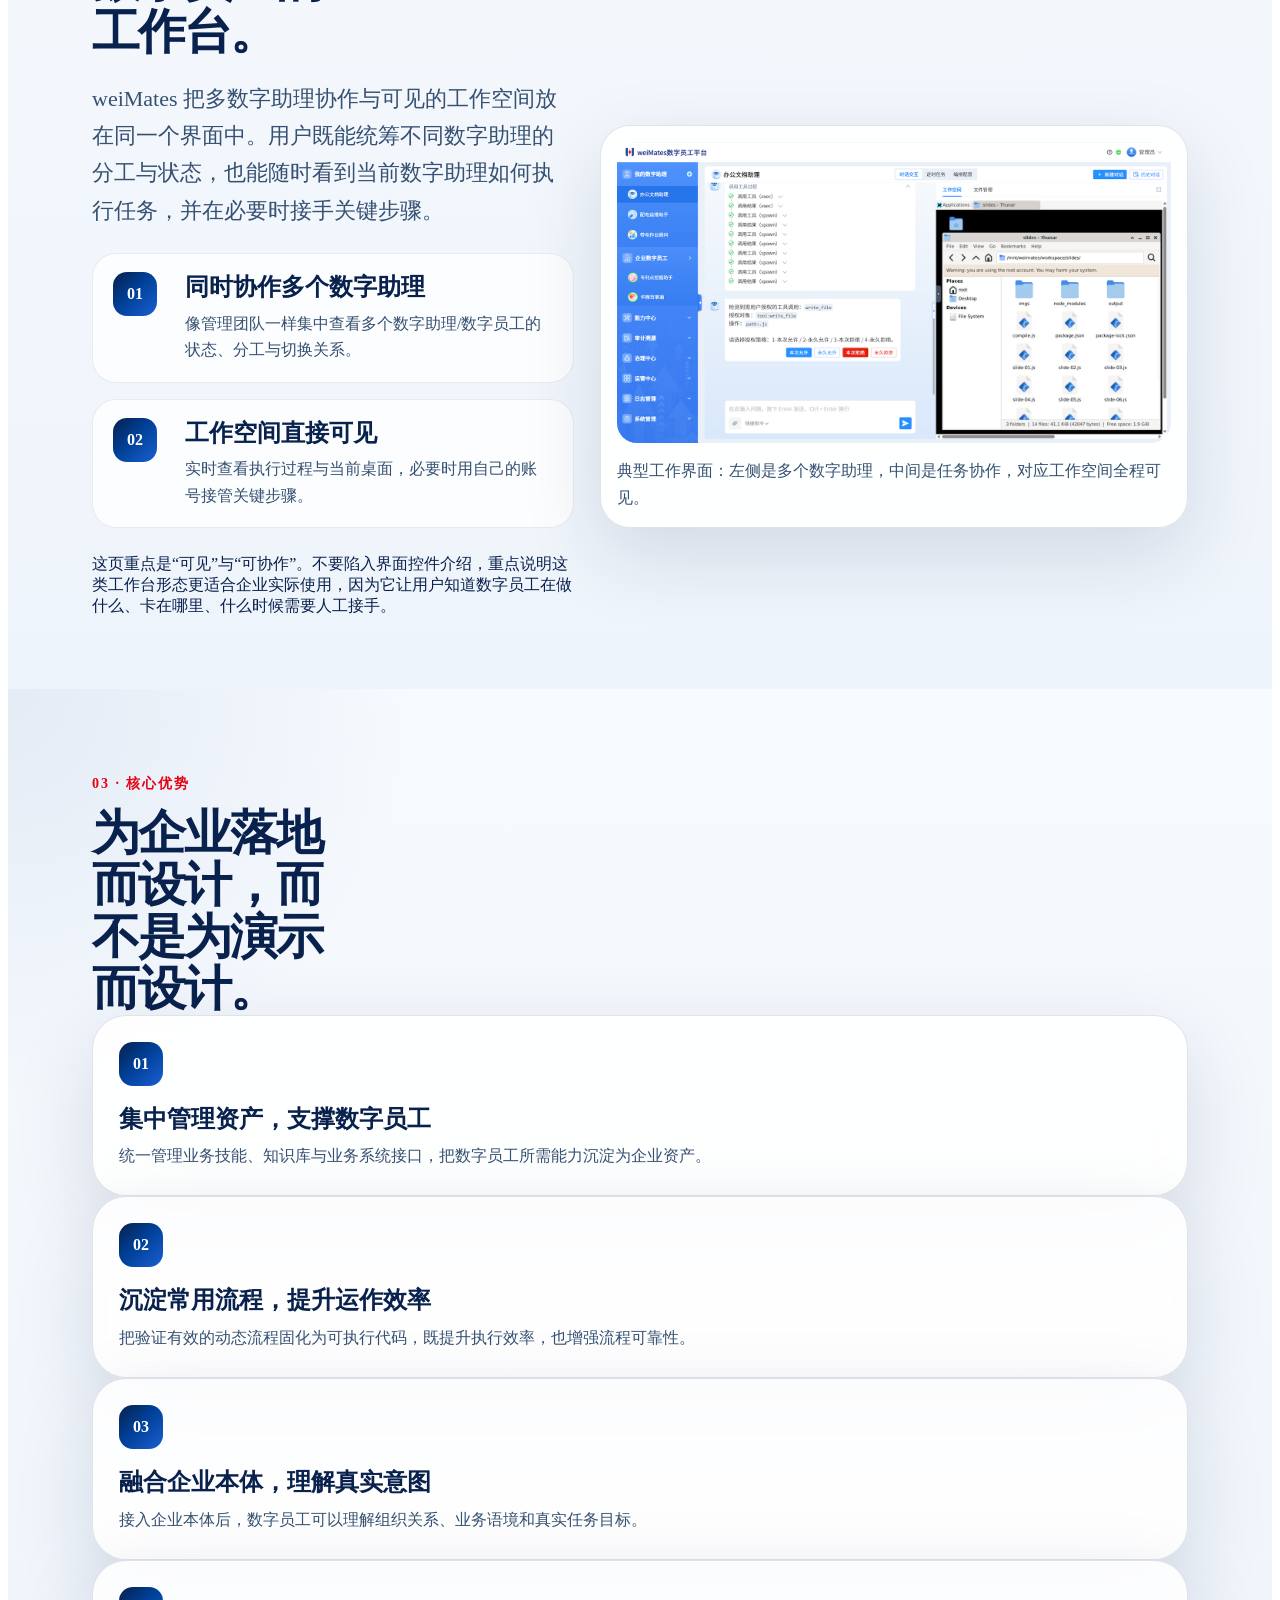
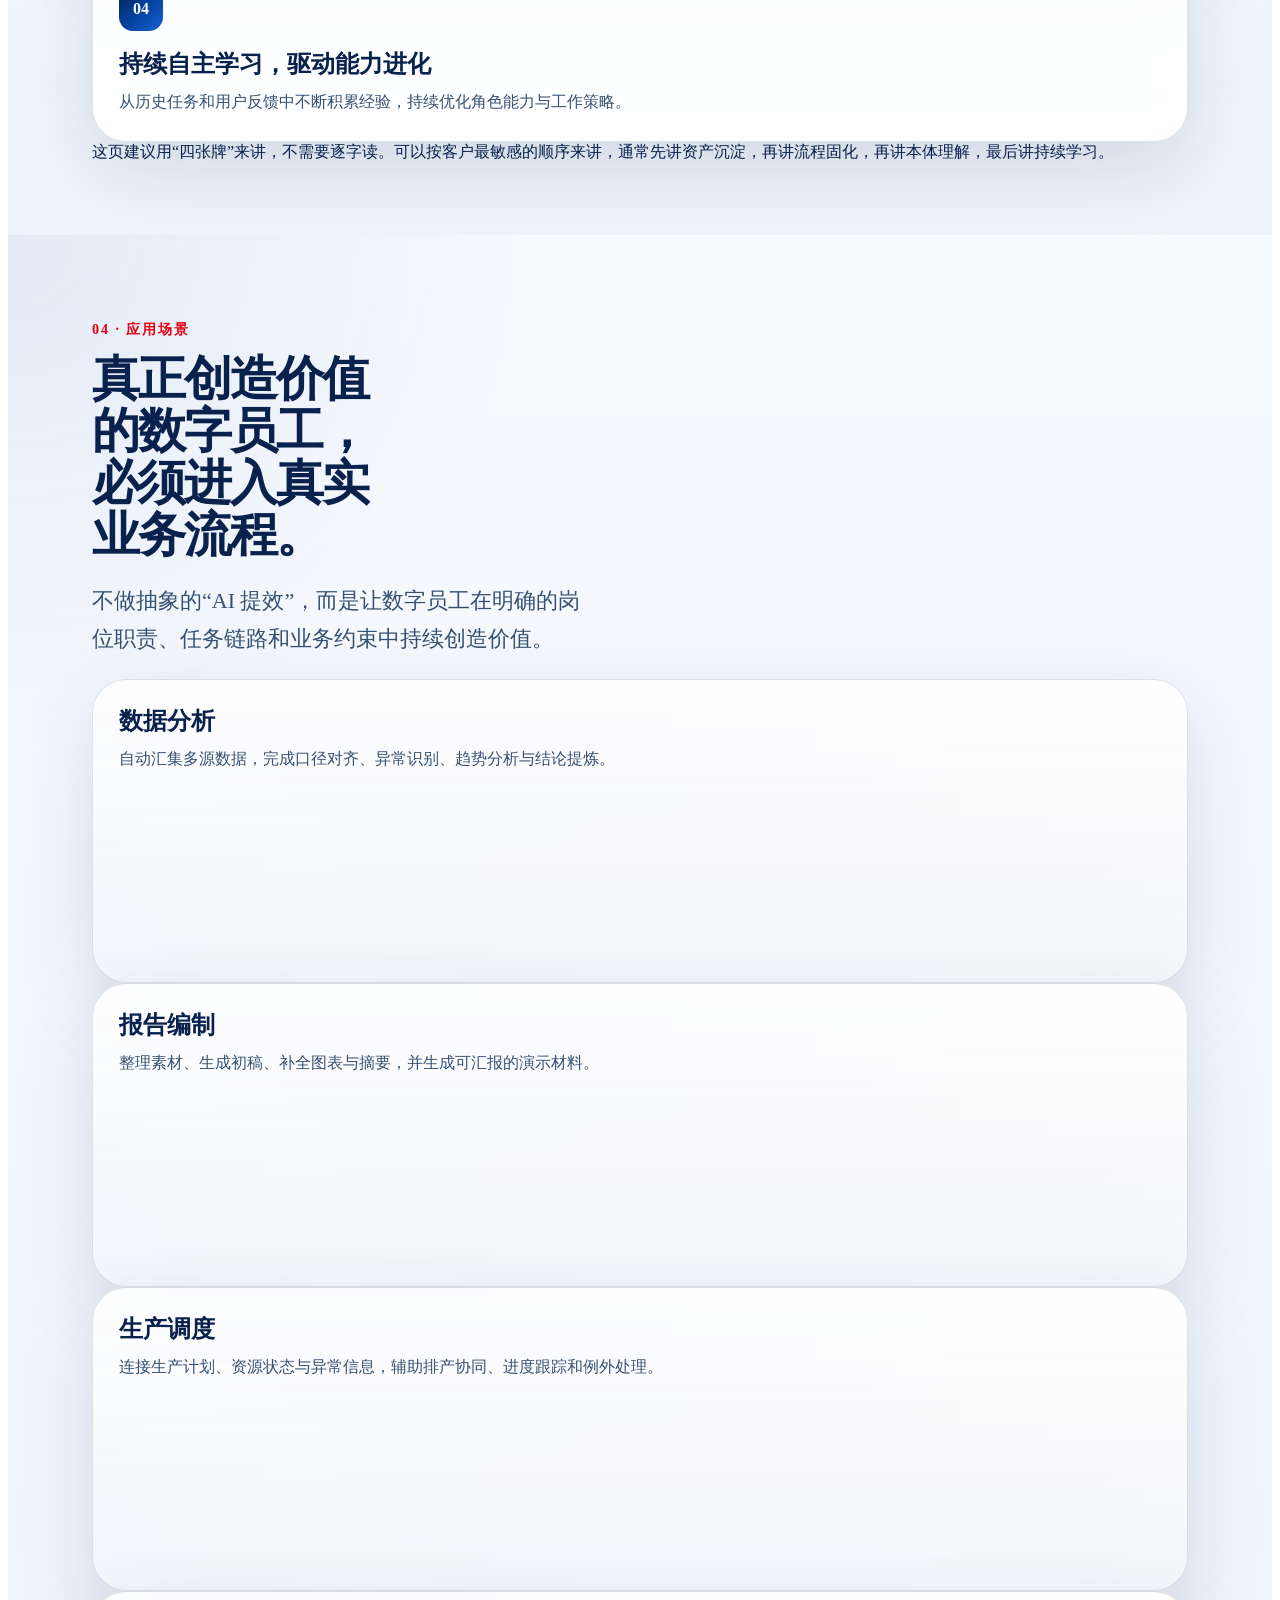
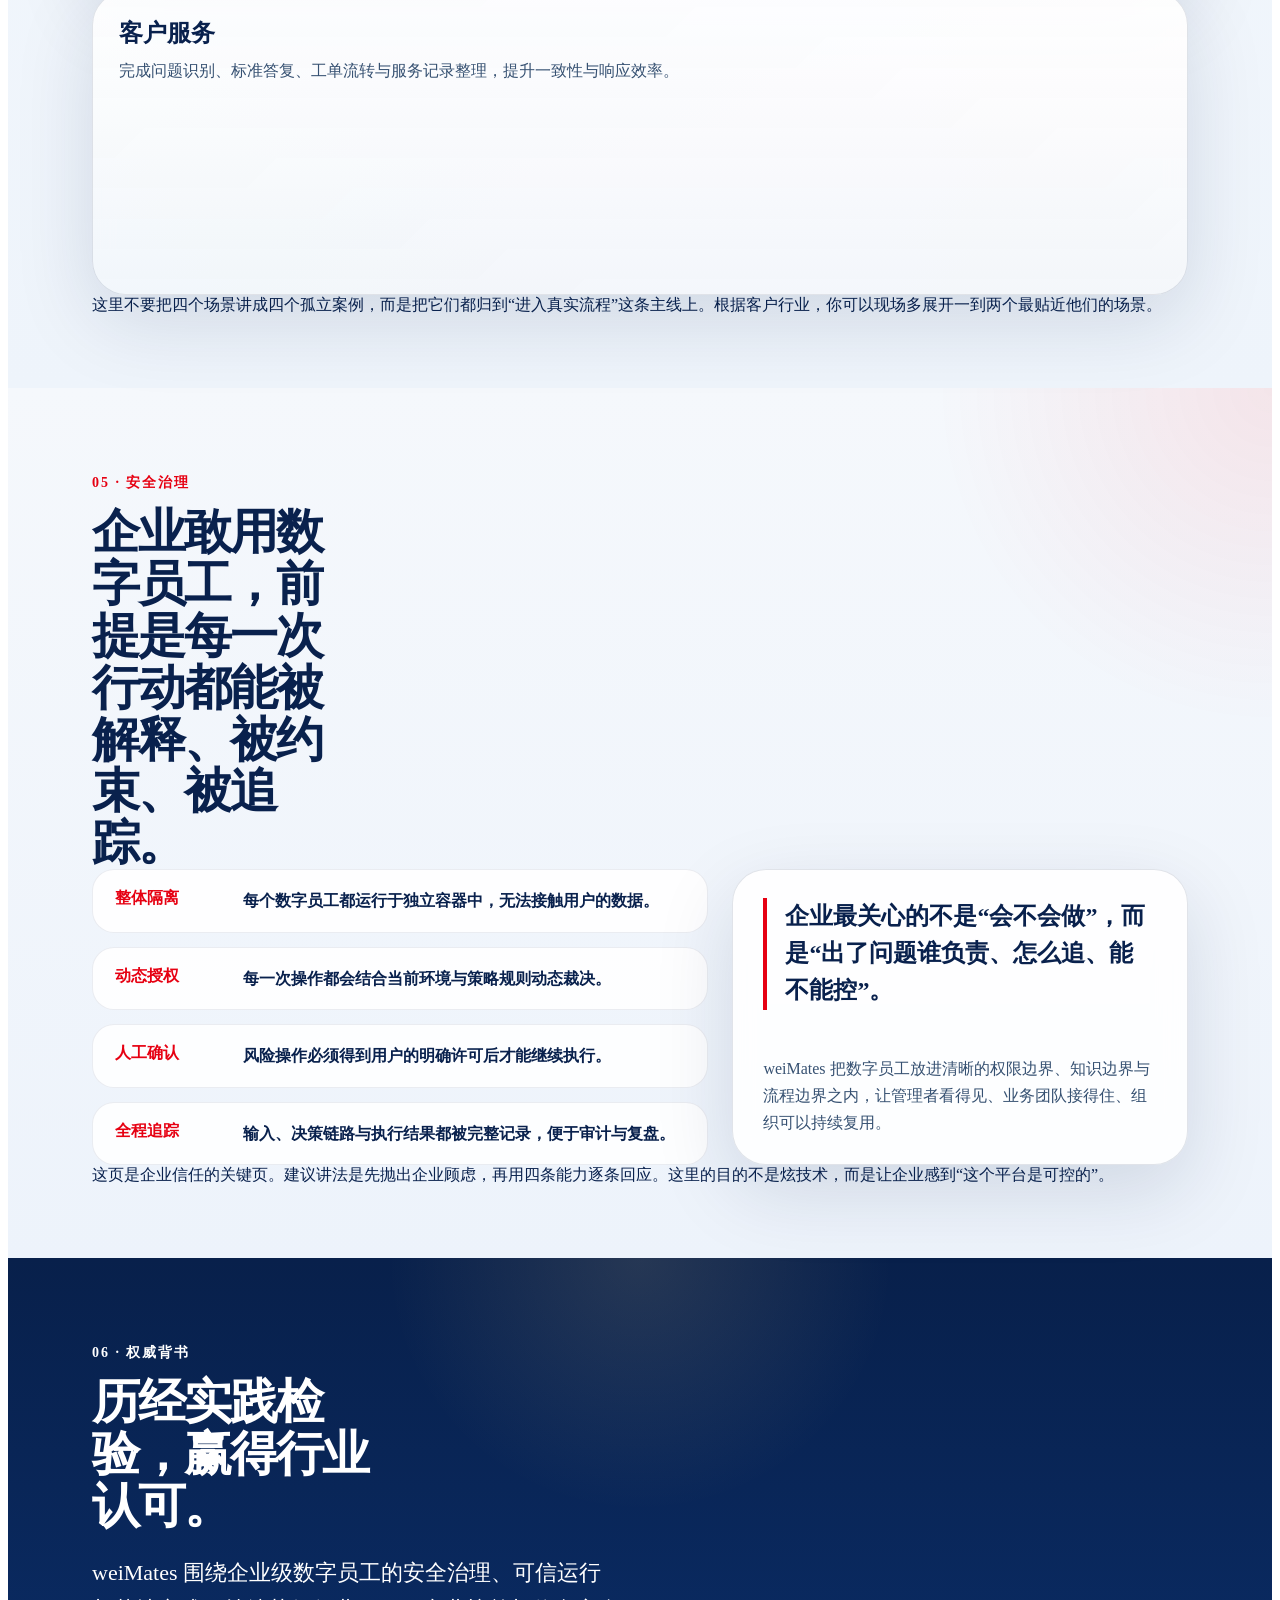
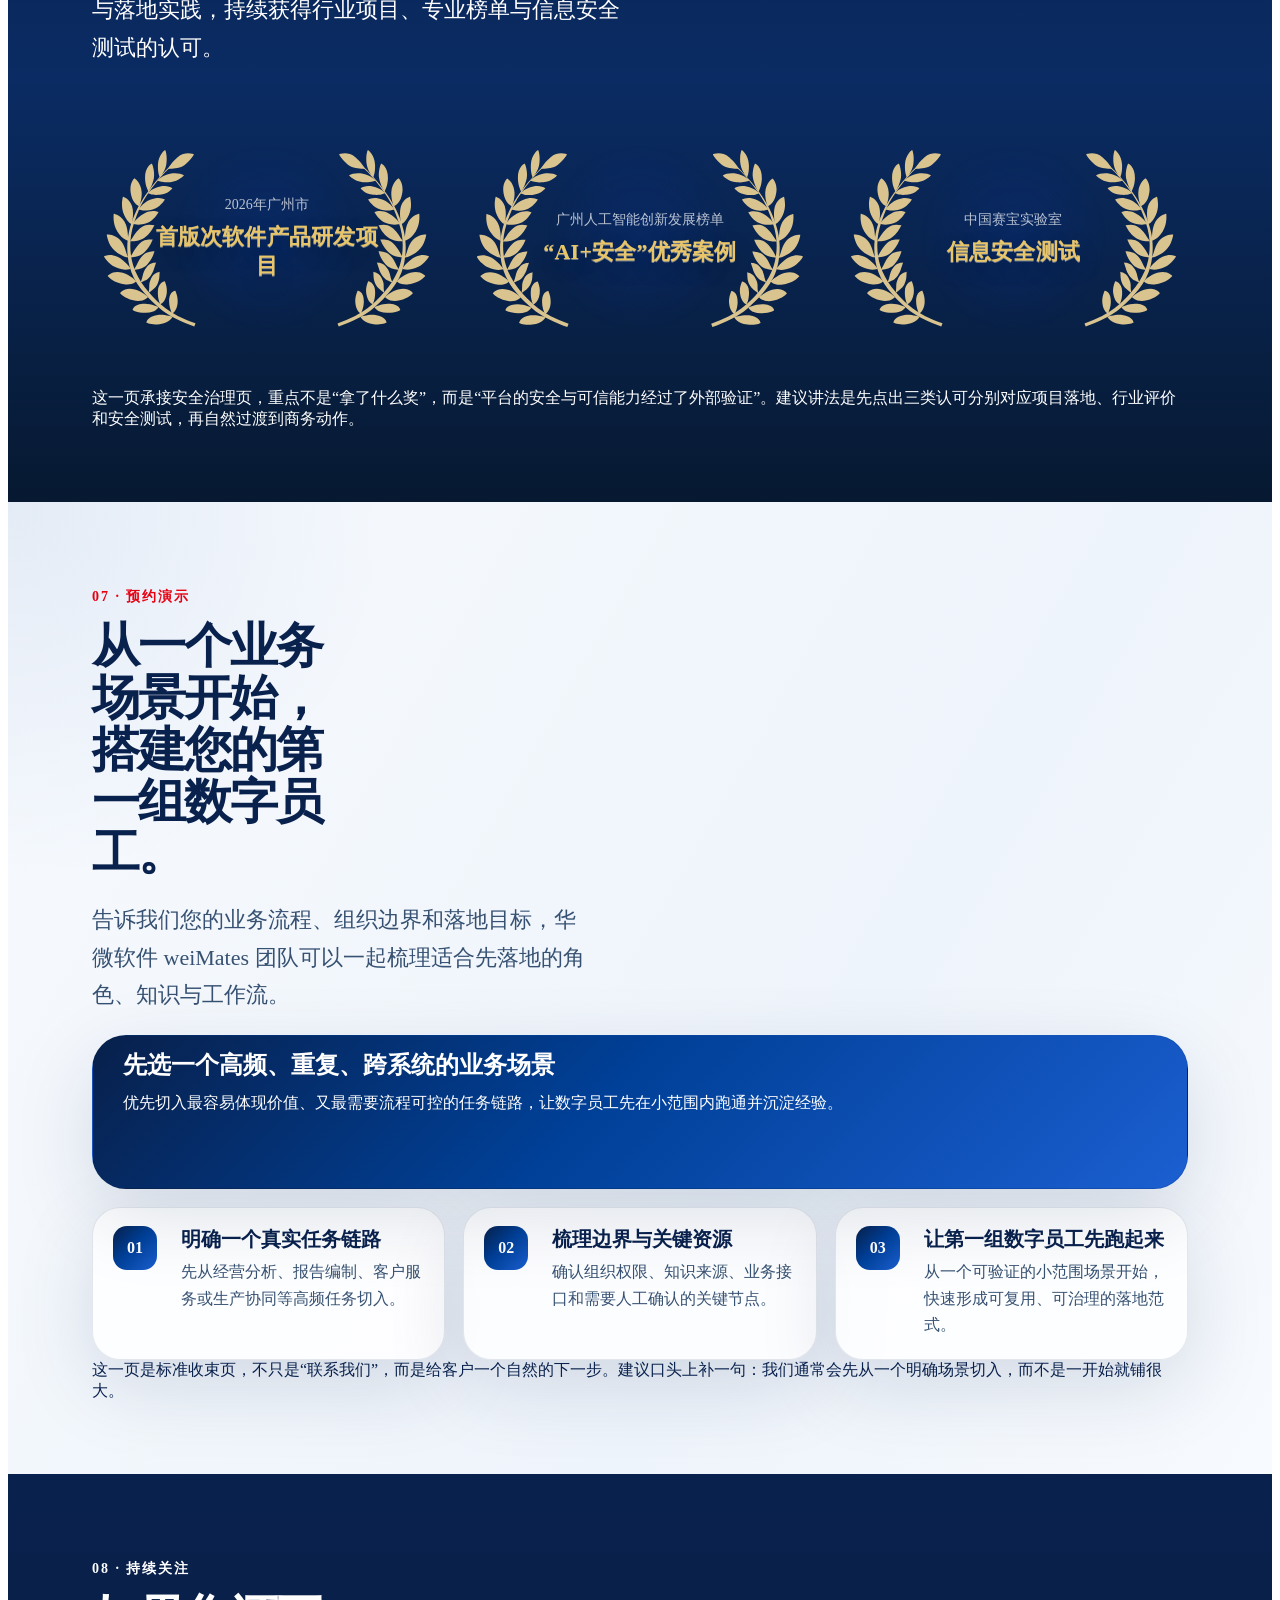
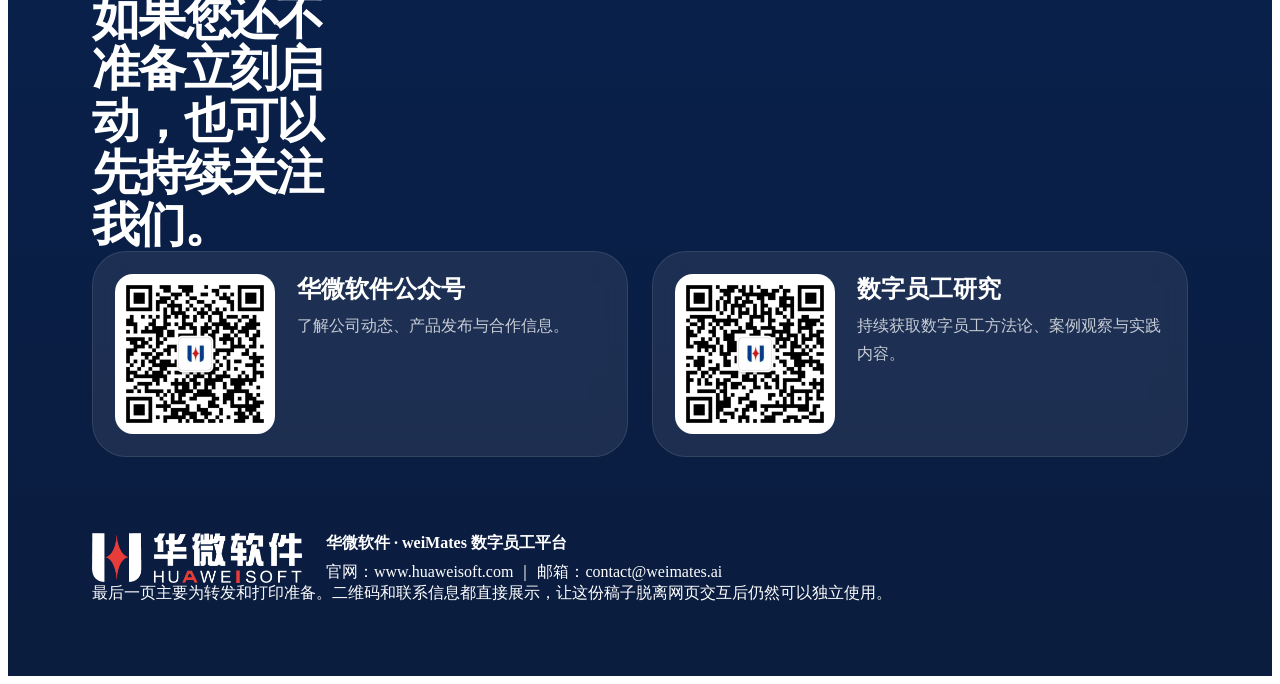
==== commit 0ea073f4: "增加了企业级数字员工相关的描述" ====
--- a/html-ppt/index.html
+++ b/html-ppt/index.html
@@ -71,14 +71,14 @@
   <section class="slide interface-slide" data-title="产品界面">
     <div class="interface-copy">
       <p class="kicker">02 · 产品界面</p>
-      <h2 class="h2">不是只有一个对话框，而是一个可同时协作多个数字助理的工作台。</h2>
+      <h2 class="h2">不是只有一个对话框，而是一个可同时协作多个数字助理/数字员工的工作台。</h2>
       <p class="lede">weiMates 把多数字助理协作与可见的工作空间放在同一个界面中。用户既能统筹不同数字助理的分工与状态，也能随时看到当前数字助理如何执行任务，并在必要时接手关键步骤。</p>
       <div class="annotation-list">
         <div class="annotation-card">
           <span>01</span>
           <div>
             <strong>同时协作多个数字助理</strong>
-            <p>像管理团队一样集中查看多个数字助理的状态、分工与切换关系。</p>
+            <p>像管理团队一样集中查看多个数字助理/数字员工的状态、分工与切换关系。</p>
           </div>
         </div>
         <div class="annotation-card">
